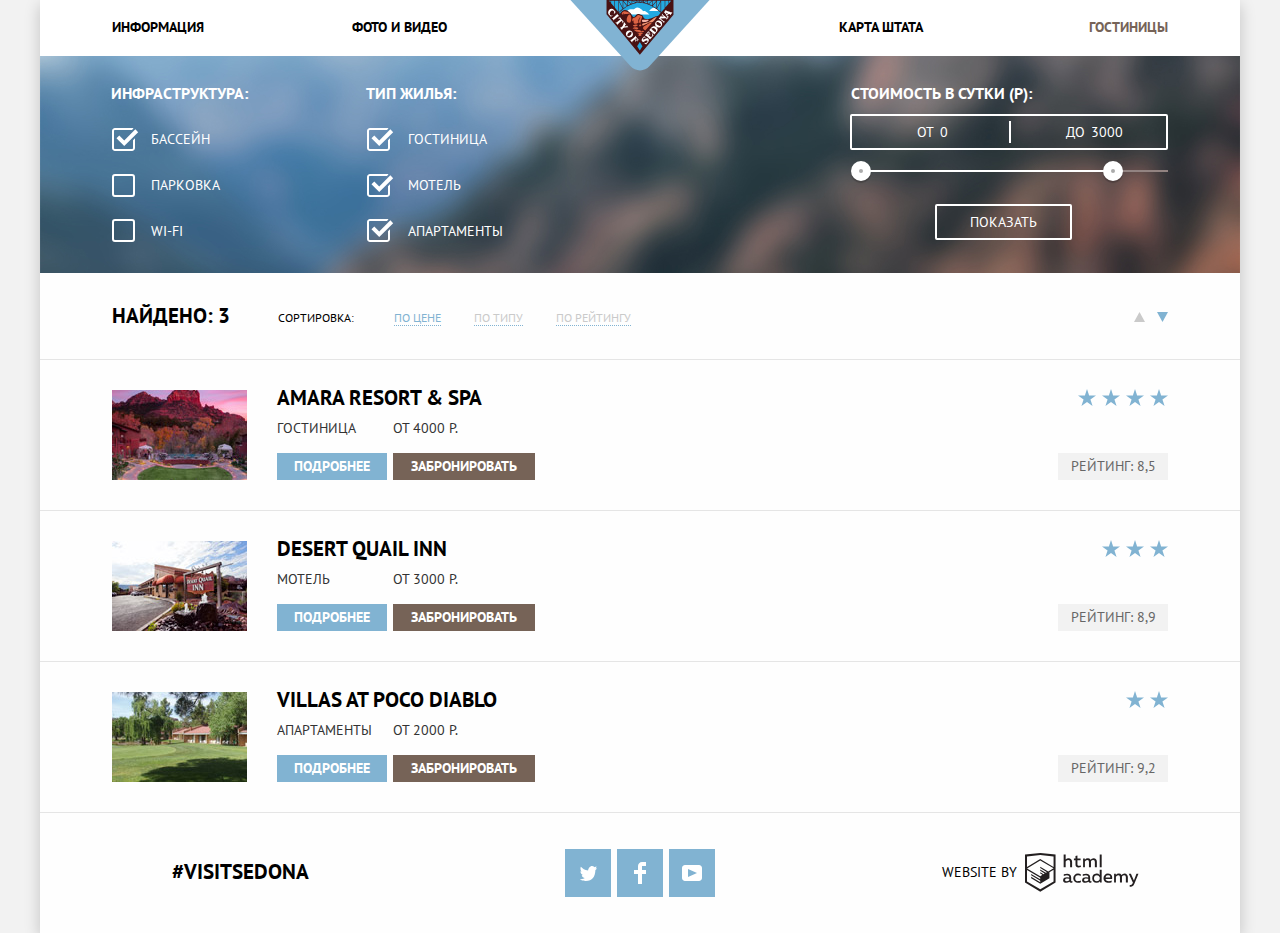
==== catalog.html @ 97f49a81 "Улучшения страниц по критерю Д27" ====
<!DOCTYPE html>
<html lang="ru">
  <head>
    <meta charset="utf-8">
    <title>Седона - поиск гостиницы</title>
    <link href="https://fonts.googleapis.com/css?family=PT+Sans:400,700&amp;subset=cyrillic"
     rel="stylesheet">
    <link href="css/normalize.css" rel="stylesheet">
    <link href="css/style.css" rel="stylesheet">
  </head>
  <body>
    <div class="container">
      <nav class="main-navigator">
        <a class="main-header-logo" href="index.html">
          <img src="img/logo.svg" width="140" height="72"
           alt="Логотип Sedona">
        </a>
        <ul class="site-navigation">
          <li><a href="info.html">Информация</a></li>
          <li><a href="media.html">Фото и видео</a></li>
          <li><a href="map.html">Карта штата</a></li>
          <li><a class="active">Гостиницы</a></li>
        </ul>
      </nav>
      <main class="content">
        <h1 class="visually-hidden">Поиск жилья в Седоне</h1>
        <section class="search-filter">
          <h2 class="visually-hidden">Фильтр поиска</h2>
          <form action="https://echo.htmlacademy.ru" method="post">
            <fieldset class="search-filter-infrastructure">
              <legend>Инфраструктура:</legend>
              <p class="search-filter-infrastructure-item">
                <input id="swimming-pool" class="visually-hidden chkb" type="checkbox" name="swimming-pool" checked>
                <label for="swimming-pool">
                  <span class="custom-checkbox"></span>
                  Бассейн
                </label>
              </p>
              <p class="search-filter-infrastructure-item">
                <input id="parking" class="visually-hidden chkb" type="checkbox" name="parking">
                <label for="parking">
                  <span class="custom-checkbox"></span>
                  Парковка
                </label>
              </p>
              <p class="search-filter-infrastructure-item">
                <input id="wi-fi" class="visually-hidden chkb chkb-last" type="checkbox" name="wi-fi">
                <label for="wi-fi">
                  <span class="custom-checkbox"></span>
                  Wi-Fi
                </label>
              </p>
            </fieldset>
            <fieldset class="search-filter-type-of-hotel">
              <legend>Тип жилья:</legend>
              <p class="search-filter-type-of-hotel-item">
                <input id="hotel" class="visually-hidden chkb" type="checkbox" name="hotel" checked>
                <label for="hotel">
                  <span class="custom-checkbox"></span>
                  Гостиница
                </label>
              </p>
              <p class="search-filter-type-of-hotel-item">
                <input id="motel" class="visually-hidden chkb" type="checkbox" name="motel" checked>
                <label for="motel">
                  <span class="custom-checkbox"></span>
                  Мотель
                </label>
              </p>
              <p class="search-filter-type-of-hotel-item">
                <input id="appartment" class="visually-hidden chkb chkb-last" type="checkbox" name="appartments" checked>
                <label for="appartment">
                  <span class="custom-checkbox"></span>
                  Апартаменты
                </label>
              </p>
            </fieldset>
            <div class="container-form-item">
              <fieldset class="search-filter-cost">
                <legend>Стоимость в сутки (Р):</legend>
                <p class="search-filter-range-params">
                  <label for="from">от </label>
                  <input id="from" class="from" type="text"  name="from"  value="0">
                  <label for="to">до </label>
                  <input id="to" class="to" type="text" name="to"  value="3000">
                </p>
                <p class="search-filter-range-input">
                  <span class="left-range"></span>
                  <span class="right-range"></span>
                </p>
              </fieldset>
              <button class="show" type="submit">Показать</button>
            </div>
          </form>
        </section>
        <section class="search-result">
          <h2 class="visually-hidden">Результаты поиска</h2>
          <section class="search-result-filter">
            <p class="search-result-output-text">
              <b>Найдено: 3</b>
              <span>Сортировка:</span>
            </p>
            <ul class="sort-links">
              <li><a class="active">По цене</a></li>
              <li><a href="#">По типу</a></li>
              <li><a href="#">По рейтингу</a></li>
            </ul>
            <a class="btn-filter btn-filter-to-max" href="#"
             aria-label="Сортировать результаты поиска по возрастанию стоимости">
              <svg class="svg-up">
                <polygon points="5.5,0 0,10 11,10 "/>
              </svg>
            </a>
            <a class="btn-filter btn-filter-to-min"
             aria-label="Сортировать результаты поиска по убыванию стоимости">
              <svg class="svg-min btn-active">
                <polyline points="5.5,10 0,0 11,0 "/>
              </svg>
            </a>
          </section>
          <ul class="search-result-list">
            <li>
              <a class="preview-photo" href="#"
               aria-label="Просмотр фотографии жилья в полном размере">
                <img src="img/preview-amara-resort.jpg" width="135"
                 height="90" alt="Превью гостиницы Amara Resort &amp; Spa">
              </a>
              <div class="search-result-item-info">
                <h3>
                  <a class="hotel-title" href="#">Amara Resort &amp; Spa</a>
                </h3>
                <div class="info-container">
                  <div class="left-column">
                    <span class="type">Гостиница</span>
                    <a class="btn-detail" href="#">Подробнее</a>    
                  </div>
                  <div class="right-column">
                    <span class="cost">От 4000 Р.</span>
                    <a class="btn-order" href="#">Забронировать</a>
                  </div>
                </div>
              </div>
              <div class="search-result-item-rating">
                <div class="star-container">
                  <img src="img/star.svg" width="18" height="17" alt="&#9733;">
                  <img src="img/star.svg" width="18" height="17" alt="&#9733;">
                  <img src="img/star.svg" width="18" height="17" alt="&#9733;">
                  <img src="img/star.svg" width="18" height="17" alt="&#9733;">
                </div>
                <p class="rating-mark">Рейтинг: 8,5</p>
              </div>
            </li>
            <li>
              <a class="preview-photo" href="#"
               aria-label="Просмотр фотографии жилья в полном размере">
                <img src="img/preview-desert-quail-inn.jpg" width="135"
                 height="90" alt="Превью мотеля Desert Quail Inn">
              </a>
              <div class="search-result-item-info">
                <h3>
                  <a class="hotel-title" href="#">Desert Quail Inn</a>
                </h3>
                <div class="info-container">
                  <div class="left-column">
                    <span class="type">Мотель</span>
                    <a class="btn-detail" href="#">Подробнее</a>    
                  </div>
                  <div class="right-column">
                    <span class="cost">От 3000 Р.</span>
                    <a class="btn-order" href="#">Забронировать</a>
                  </div>
                </div>
              </div>
              <div class="search-result-item-rating">
                <div class="star-container">
                  <img src="img/star.svg" width="18" height="17" alt="&#9733;">
                  <img src="img/star.svg" width="18" height="17" alt="&#9733;">
                  <img src="img/star.svg" width="18" height="17" alt="&#9733;">
                </div>
                <p class="rating-mark">Рейтинг: 8,9</p>
              </div>
            </li>
            <li>
              <a class="preview-photo" href="#"
               aria-label="Просмотр фотографии жилья в полном размере">
                <img src="img/preview-villas-at-poco-diablo.jpg" width="135"
                 height="90" alt="Превью апартаментов Villas at Poco Diablo">
              </a>
              <div class="search-result-item-info">
                <h3>
                  <a class="hotel-title" href="#">Villas at Poco Diablo</a>
                </h3>
                <div class="info-container">
                  <div class="left-column">
                    <span class="type">Апартаменты</span>
                    <a class="btn-detail" href="#">Подробнее</a>    
                  </div>
                  <div class="right-column">
                    <span class="cost">От 2000 Р.</span>
                    <a class="btn-order" href="#">Забронировать</a>
                  </div>
                </div>
              </div>
              <div class="search-result-item-rating">
                <div class="star-container">
                  <img src="img/star.svg" width="18" height="17" alt="&#9733;">
                  <img src="img/star.svg" width="18" height="17" alt="&#9733;">
                </div>
                <p class="rating-mark">Рейтинг: 9,2</p>
              </div>
            </li>
          </ul>
        </section>
      </main>
      <footer class="main-footer footer-fix-bg">
        <p class="hash-tag">
          #visitsedona
        </p>
        <div class="footer-social">
          <ul>
            <li>
              <a class="btn-social btn-social-tw" href="#"><span class="visually-hidden">Twitter</span>
                <svg id="Layer_1" xmlns="http://www.w3.org/2000/svg" xml:space="preserve" height="15px"
                 viewBox="0 0 17 15" width="17px" version="1.1" y="0px" x="0px"
                 xmlns:xlink="http://www.w3.org/1999/xlink" enable-background="new 0 0 17 15"
                 fill="#fff">
                  <g id="W6EeEF_1_">
		            <path d="m10.95 0.144c1.685-0.496 2.984 0.27 3.577 1.179 0.673-0.231
                     1.331-0.481 2.011-0.708-0.004 0.861-0.522 1.513-0.857 1.768 0.685 0.17
                     1.304-0.491 1.304-0.491-0.169 1-1.006 1.788-1.563 2.024-0.231 6.75-3.175
                     11.217-10.077 11.082h-0.446c-0.41 0-4.164-0.46-4.898-1.887 2.271 0.196
                     3.893-0.422 4.693-1.177-0.96-0.3-2.679-0.477-2.979-2.95 0.349 0.106 0.564
                     0.228 1.19 0.119-1.2-0.856-2.531-1.573-2.457-3.773 0.285 0.328 1.067 0.536
                     1.34 0.472-0.703-0.241-1.97-3.36-0.894-4.952 1.818 1.854 3.735 3.606 7.152
                     3.773 0.208-2.293 1.137-3.83 2.904-4.479z"/>
                  </g>
                </svg>
              </a>
            </li>
            <li>
              <a class="btn-social btn-social-fb" href="#"><span class="visually-hidden">Facebook</span>
                <svg x="0px" y="0px" fill="#FFFFFF" width="12px" height="22px"
                 viewBox="0 0 12 22" enable-background="new 0 0 12 22"
                 xml:space="preserve">
                  <path d="M12,4V0H8C5.791,0,4,1.791,4,4v4H0v4h4v10h4V12h4V8H8V4H12z"/>
                </svg>
              </a>
            </li>
            <li>
              <a class="btn-social btn-social-yt" href="#"><span class="visually-hidden">Youtube</span>
                <svg x="0px" y="0px" width="20px" height="16px" viewBox="0 0 20 16"
                 enable-background="new 0 0 20 16" xml:space="preserve" fill="#FFFFFF">
                  <path d="M17,0H3C1.35,0,0,1.35,0,3v10c0,
                   1.65,1.35,3,3,3h14c1.65,0,3-1.35,3-3V3C20,1.35,18.65,0,17,0z
                   M6.027,11.998V4.002L15.014,8L6.027,11.998z"/>
                </svg>
              </a>
            </li>
          </ul>
        </div>
        <p class="author">
          <span>Website by</span>
            <a class="logo-htmlacademy" href="https://htmlacademy.ru/intensive/htmlcss"
             aria-label="Ссылка на курс HTML и CSS, уровень 1">
            <svg class="logo-htmlacademy-svg">
              <path d="M401.93,351.51a2.07,2.07,0,0,0,.58-0.11v1.4a3.41,3.41,0,0,
               1-1.24.22,1.75,1.75,0,0,1-1.75-1,5.08,5.08,0,0,1-3.3,1.13c-1.59,
               0-3.06-.87-3.06-2.68,0-2.24,2.08-2.93,3.9-2.93a11.63,11.63,0,0,1,
               2.28.26v-0.31c0-1.09-.8-1.86-2.3-1.86a7.79,7.79,0,0,0-3.15.67v-1.79a10.72,
               10.72,0,0,1,3.35-.58c2.48,0,4,1.18,4,3.83v3.14A0.57,0.57,0,0,0,
               401.93,351.51Zm-6.76-1.19a1.42,1.42,0,0,0,1.64,1.29,3.56,3.56,0,0,0,
               2.53-1V349.1a10.21,10.21,0,0,0-1.9-.22C396.34,348.89,
               395.17,349.23,395.17,350.33Z"
               transform="translate(-355.09 -323.29)" fill="#231f20"/>
              <path d="M408.15,343.91a5.29,5.29,0,0,1,2.7.67v1.79a4.28,4.28,0,0,
               0-2.42-.73,2.89,2.89,0,1,0,0,5.76,5.26,5.26,0,0,0,
               2.55-.67v1.8a6.58,6.58,0,0,1-2.9.6,4.42,4.42,0,0,1-4.72-4.54A4.54,
               4.54,0,0,1,408.15,343.91Z" transform="translate(-355.09 -323.29)"
               fill="#231f20"/>
              <path d="M420.93,351.51a2.07,2.07,0,0,0,.58-0.11v1.4a3.41,3.41,0,0,
               1-1.24.22,1.75,1.75,0,0,1-1.75-1,5.08,5.08,0,0,1-3.3,1.13c-1.59,
               0-3.06-.87-3.06-2.68,0-2.24,2.08-2.93,3.9-2.93a11.63,11.63,0,0,1,
               2.28.26v-0.31c0-1.09-.8-1.86-2.3-1.86a7.79,7.79,0,0,0-3.15.67v-1.79a10.72,
               10.72,0,0,1,3.35-.58c2.48,0,4,1.18,4,3.83v3.14A0.57,0.57,0,0,0,420.93,
               351.51Zm-6.76-1.19a1.42,1.42,0,0,0,1.64,1.29,3.56,3.56,0,0,0,
               2.53-1V349.1a10.21,10.21,0,0,0-1.9-.22C415.33,348.89,414.17,349.23,
               414.17,350.33Z" transform="translate(-355.09 -323.29)" fill="#231f20"/>
              <path d="M431.76,340.14V352.9H430v-1.39a4.07,4.07,0,0,1-3.35,1.62,4.62,
               4.62,0,0,1,0-9.22,4,4,0,0,1,3.15,1.37v-5.14h2ZM427,345.62a2.9,2.9,0,0,
               0,0,5.8,3,3,0,0,0,2.79-1.84v-2.13A3.06,3.06,0,0,0,427,345.62Z"
               transform="translate(-355.09 -323.29)" fill="#231f20"/>
              <path d="M438.08,343.91c3.48,0,4.68,2.81,4.12,5.34h-6.58c0.22,1.57,1.75,
               2.22,3.35,2.22a6.41,6.41,0,0,0,2.77-.62v1.68a7.5,7.5,0,0,1-3.14.6c-2.68,
               0-5-1.53-5-4.61A4.39,4.39,0,0,1,438.08,343.91Zm0.09,1.62a2.39,2.39,0,0,
               0-2.57,2.26h4.85A2.06,2.06,0,0,0,438.17,345.53Z"
               transform="translate(-355.09 -323.29)" fill="#231f20"/>
              <path d="M444.19,352.9v-8.75h1.73v1.09a4,4,0,0,1,2.92-1.33,3,3,0,0,1,
               2.73,1.4,4.33,4.33,0,0,1,3.06-1.4,3.21,3.21,0,0,1,3.32,
               3.52v5.47h-2v-5.41a1.67,1.67,0,0,0-1.73-1.84,2.94,2.94,0,0,0-2.17,
               1.18c0,0.2,0,.4,0,0.6v5.47h-2v-5.41a1.67,1.67,0,0,0-1.73-1.84,3.11,
               3.11,0,0,0-2.32,1.35v5.91h-2Z" transform="translate(-355.09 -323.29)"
               fill="#231f20"/>
              <path d="M466.56,344.15h2l-4.1,9.93c-0.95,2.28-2.19,3-3.52,3a5,5,0,0,
               1-1.15-.15v-1.66a3,3,0,0,0,.89.13c0.95,0,1.66-.67,
               2.17-2l0.18-.44-4.16-8.82H461l3,6.6Z"
               transform="translate(-355.09 -323.29)" fill="#231f20"/>
              <path d="M395.75,324.82v5a4,4,0,0,1,2.83-1.2,3.41,3.41,0,0,1,3.61,
               3.57v5.41h-2v-5.16a1.9,1.9,0,0,0-2-2.1,3.08,3.08,0,0,0-2.44,
               1.46v5.8h-2V324.82h2Z" transform="translate(-355.09 -323.29)"
               fill="#231f20"/>
              <path d="M407.52,325.71v3.12h3.17v1.71h-3.17v4c0,1.15.53,1.53,
               1.66,1.53a4.71,4.71,0,0,0,1.77-.35v1.68a7.14,7.14,0,0,1-2.35.38,
               2.68,2.68,0,0,1-3-2.88v-4.38H404v-1.71h1.57v-2.64Z"
               transform="translate(-355.09 -323.29)" fill="#231f20"/>
              <path d="M413.19,337.58v-8.75h1.73v1.09a4,4,0,0,1,2.92-1.33,3,3,0,
               0,1,2.73,1.4,4.33,4.33,0,0,1,3.06-1.4,3.21,3.21,0,0,1,3.32,
               3.52v5.47h-2v-5.41a1.67,1.67,0,0,0-1.73-1.84,2.94,2.94,0,0,0-2.17,
               1.18c0,0.2,0,.4,0,0.6v5.47h-2v-5.41a1.67,1.67,0,0,0-1.73-1.84,3.11,
               3.11,0,0,0-2.32,1.35v5.91h-2Z" transform="translate(-355.09 -323.29)"
               fill="#231f20"/>
              <rect x="74.72" y="1.52" width="1.95" height="12.76" fill="#231f20"/>
              <path d="M370.53,323.31l-0.16,0-15.28,1.6v28L370.37,
               362l15.28-9.09v-28Zm13.12,28.45-13.28,7.9-13.28-7.9V340.28l13.22,7.87,
               0,1.43-9.07-5.4v1.38l9.11,5.47,0,1.46-9.1-5.42v1.38l9.11,
               5.47h0l9.19-5.5v-1.39h0v-4.52l4.1-2.45v11.67Zm0-13.16L380,340.74h0l-1.68,
               1-8-4.76v1.38l6.84,4.07-0.06,0-0.15.09-1,.57-5.64-3.36v1.38l4.45,2.65-1.05.7,
               0,0-3.36-2v1.38l2.21,1.3-2.25,1.35-13.16-7.82,
               13.17-7.92h0Zm0-1.39-13.35-7.87h0l-13.2,7.86v-10.5l13.28-1.39,13.28,
               1.39v10.51Z" transform="translate(-355.09 -323.29)" fill="#231f20"/>
            </svg>
          </a>
        </p>
      </footer>
    </div>
  </body>
</html>
---- css/style.css ----
/*  -----  Анимации  -----*/
@keyframes form-move-down {
    from {transform: translate(0, -100%);}
    to {transform: translate(0, 0);}
}

@keyframes form-move-up {
    from {transform: translate(0, 0);}
    to {transform: translate(0, -100%);}
}

@keyframes input-error {
				0%, 100% {transform: translateX(0);}
				10%, 30%, 50%, 70%, 90% {transform: translateX(-15px);}
				20%, 40%, 60%, 80% {transform: translateX(15px);}
}

/*  -----  Служебные стили  -----  */
.visually-hidden:not(:focus):not(:active),
input[type="checkbox"].visually-hidden,
input[type="radio"].visually-hidden {
    position: absolute;

    width: 1px;
    height: 1px;
    margin: -1px;
    border: 0;
    padding: 0;

    white-space: nowrap;

    -webkit-clip-path: inset(100%);

            clip-path: inset(100%);
    clip: rect(0 0 0 0);
    overflow: hidden;
}
/*  -----  Конец служебных стилей  -----  */

body {
    margin: 0;
    padding: 0;
  
    font-family: "PT Sans", "Arial", sans-serif;
    font-size: 14px;
    line-height: 21px;
    font-weight: normal;
    color: #333333;
    text-transform: uppercase;
    
    background-color: #f2f2f2;
}

a {
    text-decoration: none;
}

img {
    width: 100%;
    height: auto;
}

.main-navigator {
    font-size: 14px;
    line-height: 26px;
    color: #000000;
    
    background-color: #ffffff;
}

main.content {
    background-color: #ffffff;
}

.site-navigation,
.footer-social ul,
.sort-links,
.search-result-list {
    list-style: none;
    margin: 0;
    padding: 0;
}

.site-navigation a {
    font-size: 14px;
    line-height: 26px;
    font-weight: bold;
}

/*Стилизация ссылок в тегах <nav>*/

.site-navigation a {
    color: #000000;
}

.site-navigation a:hover,
.site-navigation a:focus {
    color: #81b3d2;
}

.site-navigation a:active {
    color: #cacaca;
}

.site-navigation .active {
    color: #766357;
}

/*Стилизация тега <header> на главной странице*/

.main-header {
    position: relative;
    width: 1200px;
    min-height: 510px;
    
    background-color: #8b97a6;
    background-image: url("../img/header-index-bg.jpg");
    background-size: 1200px;
    background-position: 0 -56px;
    background-repeat: no-repeat;
}

.main-header::before {
    content: "";
    
    position: absolute;
    top: 508px;
    left: 0;
    z-index: 2;
    
    width: 1200px;
    height: 2px;
    
    background-color: #ffffff;
}

.main-header::after {
    content: "";
    
    position: absolute;
    bottom: 2px;
    left: 0;
    z-index: 2;
    
    display: block;
    width: 1200px;
    height: 57px;
    
    background-color: transparent;
    background-image: url("../img/polygon.svg");
    background-repeat: no-repeat;
}

.main-header img {
    position: absolute;
    top: 76px;
    left: 370px;
    
    width: 459px;
    height: 353px;
}

/*Стилизация секции "Преймущества" на главной странице*/

.advantages-intro-mark {
    font-size: 21px;
    line-height: 26px;
    font-weight: bold;
    text-align: center;
    color: #000000;
}

.advantages-intro {
    font-size: 14px;
    line-height: 26px;
    font-weight: normal;
    text-align: center;
    color: #333333;
}

.advantages-item-1-container,
.advantages-item-2-container {
    background-color: #81b3d2;
}

.advantages-item-1-container h3,
.advantages-item-2-container h3 {
    font-size: 21px;
    line-height: 21px;
    font-weight: bold;
    text-align: center;
    color: #ffffff;
}

.advantages-item-1-container p,
.advantages-item-2-container p {
    font-size: 14px;
    line-height: 21px;
    font-weight: normal;
    text-align: center;
    color: #ffffff;
}

.advantages-extra b {
    font-size: 21px;
    line-height: 21px;
    font-weight: bold;
    color: #000000;
}

.advantages-extra p {
    font-size: 14px;
    line-height: 21px;
    font-weight: normal;
    text-align: center;
    color: #000000;
}

.advantages-item-3,
.advantages-item-4,
.advantages-item-5 {
    background-color: #eeeeee;
}

.advantages-item-3 h3,
.advantages-item-4 h3,
.advantages-item-5 h3 {
    font-size: 21px;
    line-height: 21px;
    font-weight: bold;
    text-align: center;
    color: #000000;
}

.advantages-item-3 p,
.advantages-item-4 p,
.advantages-item-5 p {
    font-size: 14px;
    line-height: 21px;
    font-weight: normal;
    text-align: center;
    color: #333333;
}

/*Стилизация секции с ссылкой "Поиск гостиницы в Седоне"*/

.container-before-search-form b {
    font-size: 30px;
    line-height: 36px;
    font-weight: bold;
    text-align: center;
    color: #000000;
}

.container-before-search-form p {
    font-size: 14px;
    line-height: 24px;
    font-weight: normal;
    text-align: center;
}

.btn-open-form {
    margin: 0;
    margin-left: 317px;
    padding: 30px 0;
    width: 568px;
    border: none;
    
    font-size: 21px;
    line-height: 26px;
    font-weight: bold;
    text-align: center;
    text-transform: uppercase;
    color: #ffffff;
    
    background-color: #766357;
}

.btn-open-form:hover,
.btn-open-form:focus {
    color: #ffffff;
    
    background-color: #604e43;
}

.btn-open-form:active {
    color: #928a85;
    
    background-color: #503e33;
}

/*Стилизация формы поиска жилья на главной странице*/

.map form {
    position: absolute;
    top: 0;
    left: 317px;
    z-index: 2;
    
    max-width: 458px;
    
    background-color: #ffffff;
    -webkit-box-shadow: 0 7px 15px 0 rgba(0, 0, 0, .15);
            box-shadow: 0 7px 15px 0 rgba(0, 0, 0, .15);
}

.map .start-status {
    transform: translate(0, -100%);
}

.map .form-open {
    animation-name: form-move-down;
    animation-duration: 0.6s;
    animation-fill-mode: forwards;
}

.map .form-close {
    animation-name: form-move-up;
    animation-duration: 0.6s;
    animation-fill-mode: forwards;
}

.map .form-error {
				animation-name: input-error;
    animation-duration: 0.6s;
    animation-timing-function: linear;
}

.map iframe {
    border: none;
}

.form-search p {
    display: -webkit-box;
    display: -ms-flexbox;
    display: flex;
    justify-content: space-between;
    -ms-flex-preferred-size: 100%;
        flex-basis: 100%;
    -webkit-box-align: center;
        -ms-flex-align: center;
            align-items: center;
}

.form-search .container-for-peoples-count {
    display: flex;
    justify-content: space-between;
    align-items: center;
    margin-bottom: 55px;
}

.form-search label {
    flex-basis: 112px;
    
    font-size: 14px;
    font-weight: bold;
    text-transform: uppercase;
    color: #000000;
}

.form-search input {
    border: 2px solid #f2f2f2;
    
    font-size: 14px;
    line-height: 26px;
    font-weight: bold;
    color: #000000;
    text-transform: uppercase;
    
    background-color: #f2f2f2;
    transition-duration: 0.5s;
}

.form-search input:hover {
    border: 2px solid #ebebeb;
    
    background-color: #ebebeb;
}

.form-search input:focus {
    border: 2px solid #e5e5e5;
    
    background-color: #ffffff;
    outline: none;
}

.form-search .container-for-date {
    position: relative;
    
    margin: 0;
    margin-bottom: 29px;
}

.form-search .input-date-label,
.form-search .output-date-label {
    -ms-flex-preferred-size: 112px;
        flex-basis: 112px;
}

.form-search .input-date,
.form-search .output-date {
    margin: 0;
    padding: 0;
    padding-left: 11px;
    padding-right: 41px;
    width: 290px;
    height: 34px;
}

.container-for-date .calendar-event-listener {
    position: absolute;
    top: 2px;
    right: 2px;
    width: 34px;
    height: 34px;
    border: none;
    background-color: transparent;
}

.container-for-date .calendar-event-listener:hover,
.container-for-date .calendar-event-listener:focus,
.container-for-date .calendar-event-listener:active {
    background-color: transparent;
}


.calendar {
    position: absolute;
    top: 6px;
    right: 7px;
    
    fill: #a9a9a9;
}

.calendar-event-listener:hover > .calendar,
.calendar-event-listener:focus > .calendar {
    fill: #000000;
}

.calendar-event-listener:active > .calendar {
    fill: #81b3d2;
}

.form-search .adult-container {
    display: flex;
    flex-basis: 226px;
    align-items: center;
}

.form-search .children-container {
    display: flex;
    flex-basis: 179px;
    align-items: center;
}

.adult-container label {
    flex-basis: 112px;
}

.children-container label {
    flex-basis: 65px;
}

.container-for-peoples-count button {
    position: relative;
    
    margin: 0;
    padding: 0;
    width: 38px;
    height: 38px;
    border: none;
    
    background-color: #f2f2f2;
}

.container-for-peoples-count button::before,
.container-for-peoples-count button::after {
    content: "";
    
    position: absolute;
    top: 18px;
    left: 13px;

    display: block;
    margin: 0;
    padding: 0;
    height: 3px;
    
    background-color: #a9a9a9;
}

.container-for-peoples-count .minus::before {
    width: 12px;
}

.container-for-peoples-count .plus::before {
    width: 11px;
}

.container-for-peoples-count .plus::after {    
    width: 11px;
    
    transform: translateX(7px) translateY(-4px) rotate(90deg);
    transform-origin: top left;
    
}

.container-for-peoples-count button:hover::before,
.container-for-peoples-count button:hover::after,
.container-for-peoples-count button:focus::before,
.container-for-peoples-count button:focus::after{
    background-color: #000000;
}

.container-for-peoples-count button:active::before,
.container-for-peoples-count button:active::after{
    background-color: #81b3d2;
}

.container-for-peoples-count input {
    margin: 0;
    padding: 0;
    width: 34px;
    height: 34px;
}

.container-for-peoples-count input {
    text-align: center;
}

.container-for-search {
    -ms-flex-preferred-size: 100%;
        flex-basis: 100%;
    margin: 0;
    padding: 0;
}

.container-for-search .find {
    width: 100%;
    padding: 16px 0;
    outline: 0;
}

.form-search .find {
    border: none;
    
    font-size: 21px;
    line-height: 26px;
    font-weight: bold;
    text-align: center;
    text-transform: uppercase;
    color: #ffffff;
    
    background-color: #81b3d2;
}

.form-search .find:hover,
.form-search .find:focus {
    background-color: #669ec0;
}

.form-search .find:active {
    color: #94b9d2;
    
    background-color: #5496bd;
}

/*Стилизация подвала*/

.main-footer {
    background-color: rgba(255, 255, 255, 0.5);
}

.footer-fix-bg {
    background: #fefefe;
}

.hash-tag {
    font-size: 21px;
    line-height: 26px;
    font-weight: bold;
    color: #000000;
    text-align: center;
}

.btn-social {
    background-color: #81b3d2;
}

.author {
    font-size: 14px;
    line-height: 26px;
    font-weight: normal;
    color: #000000;
}

/*Логотип HTML Academy*/

.logo-htmlacademy-svg {
    width: 115px;
    height: 41px;
}

.logo-htmlacademy path,
.logo-htmlacademy rect {
    fill: #231f20;
}

.logo-htmlacademy:hover path,
.logo-htmlacademy:hover rect,
.logo-htmlacademy:focus path,
.logo-htmlacademy:focus rect{
    fill: #81b3d2;
}

.logo-htmlacademy:active path,
.logo-htmlacademy:active rect {
    fill: #bdbbbc;
}
/*конец*/

/*Стилизация формы фильтра на странице каталога*/

.search-filter {
    background-color: #566571;
    background-image: url("../img/filter-bg-catalog.jpg");
    background-repeat: no-repeat;
    background-size: cover;
    background-position: 0 -55px;
}

.search-filter fieldset {
    border: none;
}

.search-filter legend {
    font-size: 16px;
    line-height: 21px;
    font-weight: bold;
    color: #ffffff;
}

.search-filter label {
    font-size: 14px;
    line-height: 21px;
    font-weight: normal;
    color: #ffffff;
}

.search-filter-range-params {
    border: 2px solid #ffffff;
    border-radius: 2px;
    
    background-color: transparent;
}

.search-filter-range-params input {
    border: none;
    
    color: #ffffff;
    
    background-color: transparent;
}

.search-filter .show {
    border: 2px solid #ffffff;
    border-radius: 2px;
    
    text-align: center;
    color: #ffffff;
    
    background-color: transparent;
}

.search-filter .show:hover,
.search-filter .show:focus {
    color: #000000;
    
    background-color: #ffffff;
}

/*Стилизация ссылок для сортировки на станице каталога*/

.search-result-output-text b {
    font-size: 21px;
    line-height: 26px;
    font-weight: bold;
    color: #000000;
}

.search-result-output-text span {
    font-size: 12px;
    line-height: 18px;
    font-weight: normal;
    color: #000000;
}

.sort-links a {
    font-size: 12px;
    line-height: 18px;
    font-weight: normal;
}

.sort-links .active {
    color: #81b3d2;
}

.sort-links a {
    border-bottom: 1px dotted #81b3d2;
    
    color: #cacaca;
}

.sort-links a:hover,
.sort-links a:focus {
    border-bottom: 1px dotted #81b3d2;
    
    color: #81b3d2;
}

.sort-links a:active {
    border-bottom: none;
    
    color: #000000;
}

.btn-filter svg[class^="svg"] {
    width: 11px;
    height: 10px;
}

.btn-filter-to-min polyline,
.btn-filter-to-max {
    fill: #cacaca;
}

.btn-filter-to-min:hover polyline,
.btn-filter-to-max:hover polygon,
.btn-filter-to-min:focus polyline,
.btn-filter-to-max:focus polygon {
    fill: #231f20;
}

.btn-filter-to-min:active polyline,
.btn-filter-to-max:active polygon {
    fill: #81b3d2;
}

.btn-active polyline {
    fill: #81b3d2;
}

/*Стилизация карточек найденного жилья*/

.hotel-title {
    font-size: 21px;
    font-weight: bold;
}

.hotel-title {
    color: #000000;
}

.hotel-title:hover,
.hotel-title:focus {
    color: #81b3d2;
}

.hotel-title:active {
    color: #cacaca;
}

.btn-detail {
    font-size: 14px;
    line-height: 21px;
    font-weight: bold;
}

.btn-detail {
    color: #ffffff;
    
    background-color: #81b3d2;
}

.btn-detail:hover,
.btn-detail:focus {
    color: #ffffff;
    
    background-color: #669ec0;
}

.btn-detail:active {
    color: #94b9d2;
    
    background-color: #5496bd;
}

.btn-order {
    font-size: 14px;
    line-height: 21px;
    font-weight: bold;
}

.btn-order {
    color: #ffffff;
    
    background-color: #766357;
}

.btn-order:hover,
.btn-order:focus {
    color: #ffffff;
    
    background-color: #604e43;
}

.btn-order:active {
    color: #928a85;
    
    background-color: #503e33;
}

.rating-mark {
    color: #666666;
    
    background-color: #f2f2f2;
}

/*  -----  Оформление крупных сеточных элементов  -----  */

body .container {
    margin: 0 auto;
    padding: 0;
    width: 1200px;
    
    -webkit-box-shadow: 0 5px 15px 0 rgba(0, 0, 0, .2);
            box-shadow: 0 5px 15px 0 rgba(0, 0, 0, .2);
    
     background-color: #ffffff;
}

.main-navigator {
    position: relative;
    margin: 0;
    padding: 0 72px;
}

.main-header-logo {
    position: absolute;
    top: -1px;
    left: 530px;
    z-index: 10;
}

.main-header-logo img {
    width: 140px;
    height: 72px;
}

.site-navigation {
    display: -webkit-box;
    display: -ms-flexbox;
    display: flex;
    -ms-flex-negative: 0;
        flex-shrink: 0;
    -ms-flex-wrap: wrap;
        flex-wrap: wrap;
    margin: 0;
    padding: 0;
}

.site-navigation li {
    width: 128px;
}

.site-navigation li:first-of-type {
    margin-right: 112px;
}

.site-navigation li:nth-of-type(2) {
    margin-right: 315px;
}

.site-navigation li:last-of-type {
    margin-left: auto;
}

/*Сетка для раздела Преимущества*/

.advantages {
    display: -webkit-box;
    display: -ms-flexbox;
    display: flex;
    -ms-flex-wrap: wrap;
        flex-wrap: wrap;
    -ms-flex-negative: 0;
        flex-shrink: 0;
    padding: 0;
    margin: 0;
}

.advantages p[class^="advantages-intro"] {
    -ms-flex-preferred-size: 100%;
        flex-basis: 100%;
}

.advantages-item-1,
.advantages-item-2 {
    -ms-flex-preferred-size: 100%;
        flex-basis: 100%;
    display: -webkit-box;
    display: -ms-flexbox;
    display: flex;
    -ms-flex-wrap: wrap;
        flex-wrap: wrap;
    -ms-flex-negative: 0;
        flex-shrink: 0;
    -webkit-box-align: start;
        -ms-flex-align: start;
            align-items: flex-start;
}

.advantages-item-1-container {
    -ms-flex-preferred-size: 400px;
        flex-basis: 400px;
}

.advantages-item-1-img-container {
    -ms-flex-preferred-size: 800px;
        flex-basis: 800px;
}

.advantages-item-1-img-container img,
.advantages-item-2-img-container img {
    display: block;
    width: 800px;
    height: 256px;
}

.advantages-extra {
    -ms-flex-preferred-size: 100%;
        flex-basis: 100%;
    display: -webkit-box;
    display: -ms-flexbox;
    display: flex;
    -ms-flex-wrap: wrap;
        flex-wrap: wrap;
    -ms-flex-negative: 0;
        flex-shrink: 0;
}

.advantages div[class^="advantages-extra"],
.advantages-item-3,
.advantages-item-4,
.advantages-item-5 {
    -ms-flex-preferred-size: 400px;
        flex-basis: 400px;
}

.advantages-item-2 {
    -webkit-box-orient: horizontal;
    -webkit-box-direction: reverse;
        -ms-flex-direction: row-reverse;
            flex-direction: row-reverse;
}

.advantages-item-2-container {
    -ms-flex-preferred-size: 400px;
        flex-basis: 400px;
}

.advantages-item-2-img-container {
    -ms-flex-preferred-size: 800px;
        flex-basis: 800px;
}

.container-before-search-form a {
    margin: 0 auto;
    width: 568px;    
}

.form-search {
    margin: 0 auto;
    padding: 55px;
    width: 458px;
}

/*Сетка для подвала*/

.main-footer {
    display: -webkit-box;
    display: -ms-flexbox;
    display: flex;
    -ms-flex-negative: 0;
        flex-shrink: 0;
    align-items: flex-start;
}

.main-footer div,
.main-footer p {
    -ms-flex-preferred-size: 400px;
        flex-basis: 400px;
}

/*  -----  Сетка страницы каталога  -----  */

/*Фильтр поиска*/

.search-filter {
    min-height: 217px;
}

.search-filter form {
    display: -webkit-box;
    display: -ms-flexbox;
    display: flex;
    -ms-flex-negative: 0;
        flex-shrink: 0;
}

.search-filter fieldset {
    -webkit-margin-start: 0;
    -webkit-margin-end: 0;
    margin: 0;
    -webkit-padding-before: 0;
    -webkit-padding-start: 0;
    -webkit-padding-end: 0;
    -webkit-padding-after: 0;
    padding: 0
}

.search-filter-infrastructure,
.search-filter-type-of-hotel {
    -ms-flex-preferred-size: 255px;
        flex-basis: 255px;
}

.search-filter-infrastructure label,
.search-filter-type-of-hotel label {
    padding-left: 40px
}

.search-filter-infrastructure legend,
.search-filter-type-of-hotel legend {
    margin-bottom: 25px;
}

.search-filter-infrastructure p,
.search-filter-type-of-hotel p {
    margin-top: 0;
    margin-bottom: 22px;
    min-height: 24px;
}

.search-filter-infrastructure p:last-of-type,
.search-filter-type-of-hotel p:last-of-type {
    margin-bottom: 0;
}

/*Раздел результатов поиска*/
.search-result {
    background: #fefefe;    
}

.search-result-filter {
    display: -webkit-box;
    display: -ms-flexbox;
    display: flex;
    -ms-flex-negative: 0;
        flex-shrink: 0;
    padding: 0 72px;
}

.search-result-output-text {
    margin: 0;
    margin-right: 40px;
}

.search-result-output-text b {
    margin-right: 44px;
}

.search-result-output-text span {
    vertical-align: 1px;
}

.sort-links {
    display: -webkit-box;
    display: -ms-flexbox;
    display: flex;
    -ms-flex-negative: 0;
        flex-shrink: 0;
    margin-right: 503px;
}

.sort-links li {
    margin-right: 33px;
}

.sort-links li:last-of-type {
    margin-right: 0;
}

.btn-filter-to-max {
    margin-right: 12px;
}

/*Карточки наденного жилья*/

.search-result-list li {
    display: -webkit-box;
    display: -ms-flexbox;
    display: flex;
    -ms-flex-negative: 0;
        flex-shrink: 0;
    margin-top: -1px;
    border-top: 1px solid #e5e5e5;
    border-bottom: 1px solid #e5e5e5;
}

.search-result-list li:first-of-type {
    -ms-flex-preferred-size: 135px;
        flex-basis: 135px;
    margin-top: 0;
}

.preview-photo,
.preview-photo img {
    display: block;
    height: 90px;
}

.preview-photo {
    margin: 30px 30px 30px 72px;
    -ms-flex-preferred-size: 135px;
        flex-basis: 135px;
}

.preview-photo img {
    width: 135px;
}

.search-result-item-info {
    -ms-flex-preferred-size: 651px;
        flex-basis: 651px;
    padding: 27px 0;
}

.search-result-item-info h3 {
    margin: 0;
    margin-bottom: 8px;
}

.btn-detail {
    display: block;
    padding: 3px 0;
    width: 110px;
    
    text-align: center;
}

.btn-order {
    display: block;
    padding: 3px 0;
    width: 142px;
    
    text-align: center;
}

.btn-order span {
    vertical-align: bottom;
}

.search-result-item-rating {
    -ms-flex-preferred-size: 241px;
        flex-basis: 241px;
    margin-right: auto;
    padding: 25px 0;
}

.star-container {
    display: -webkit-box;
    display: -ms-flexbox;
    display: flex;
    margin-top: 4px;
    -webkit-box-orient: horizontal;
    -webkit-box-direction: reverse;
        -ms-flex-direction: row-reverse;
            flex-direction: row-reverse;
}

.star-container img {
    margin-right: 1px;
    margin-left: 5px;
    width: 18px;
    height: 17px;
}

.rating-mark {
    margin-left: 130px;
    margin-top: 47px;
    margin-bottom: 5px;
    width: 110px;
    
    line-height: 27px;
    text-align: center;
}

/*  -----  Декоративные элементы  -----  */

.site-navigation li {
    display: block;
    padding-top: 14px;
    padding-bottom: 16px;
}

.site-navigation li:last-child,
.site-navigation li:nth-child(3) {
    text-align: right;
}

.advantages-intro-mark {
    margin-top: 58px;
    margin-bottom: 27px;
    padding: 0 295px;
}

.advantages-intro {
    margin-top: 0;
    margin-bottom: 51px;
}

.advantages-item-1-container,
.advantages-item-2-container,
.advantages-item-3-container,
.advantages-item-4-container, 
.advantages-item-5-container {
    padding-top: 47px;
    padding-bottom: 45px;
}

.advantages h3 {
    margin-top: 0;
    margin-bottom: 24px;
    padding: 0 124px;
}

.advantages-item-1-container p:first-of-type,
.advantages-item-2-container p:first-of-type,
.advantages-item-3-container p:first-of-type,
.advantages-item-4-container p:first-of-type, 
.advantages-item-5-container p:first-of-type {
    margin-bottom: 21px;
}

.advantages-item-1-container p:nth-of-type(2),
.advantages-item-2-container p:nth-of-type(2),
.advantages-item-3-container p:nth-of-type(2),
.advantages-item-4-container p:nth-of-type(2), 
.advantages-item-5-container p:nth-of-type(2) {
    padding: 0 49px;
}

.advantages div[class^="advantages-extra-item"] {
    position: relative;
    padding-top: 147px;
    padding-bottom: 82px;
}

.advantages div[class^="advantages-extra-item"]::before {
    content: "";
    
    position: absolute;
    width: 80px;
    height: 80px;
    
    background-color: transparent;
    background-repeat: no-repeat;
    background-position: 50% 50%;
}

.advantages-extra-item-1::before {
    top: 56px;
    left: 159px;
    
    background-image: url("../img/house-icon.svg");
}

.advantages-extra-item-2::before {
    top: 56px;
    left: 160px;
    
    background-image: url("../img/eat-icon.svg");
}

.advantages-extra-item-3::before {
    top: 54px;
    left: 160px;
    
    background-image: url("../img/gift-icon.svg");
}

.advantages-extra p:last-of-type {
    margin-top: 21px;
    margin-bottom: 0;
    padding: 0 50px;
}

.advantages-item-3,
.advantages-item-4,
.advantages-item-5 {
    padding-top: 47px;
    padding-bottom: 45px;
}

.advantages-item-3 p:last-of-type,
.advantages-item-4 p:last-of-type,
.advantages-item-5 p:last-of-type {
    margin-top: 21px;
    padding: 0 60px;
}

.container-before-search-form {
    padding-top: 50px;
    
    background-color: #ffffff;
}

.container-before-search-form p:first-of-type {
    margin-top: 0;
    margin-bottom: 24px;
}
.container-before-search-form p:last-of-type {
    margin-bottom: 47px;
    padding: 0 380px;
}

.container-before-search-form a {
    padding: 30px 0;
}

.map {
    position: relative;
    z-index: 1;
    
    overflow: hidden;
}

.map img {
    position: relative;
    
    display: block;
    width: 1200px;
    height: 593px;
}

.main-footer {
    margin: 0;
    min-height: 120px;
}

.main-footer p,
.main-footer div {
    overflow: hidden;
}
.map-effect {
    position: relative;
    z-index: 2;
    margin-top: -120px;
    
    background-color: rgba(254, 254, 254, .9);
}

.main-footer .hash-tag {
    align-items: flex-start;
    margin: 0;
    margin-top: 46px;
}

.main-footer .footer-social {
    display: flex;
    align-items: flex-start;
    justify-content: center;
}

.footer-social ul {
    display: -webkit-box;
    display: -ms-flexbox;
    display: flex;
    -ms-flex-negative: 0;
        flex-shrink: 0;
    -ms-flex-wrap: wrap;
        flex-wrap: wrap;
    -webkit-box-pack: justify;
        -ms-flex-pack: justify;
            justify-content: space-between;
    -ms-flex-line-pack: justify;
        align-content: space-between;
    align-items: center;
    margin: 0;
    margin-top: 36px;
    margin-left: -1px;
    width: 150px;
}

.footer-social li {
    flex-basis: 46px;
    height: 48px;
    
    overflow: hidden;
}

.footer-social a {
    display: block;
    height: 48px;
}

.btn-social:hover,
.btn-social:focus {
    background-color: #669ec0;
}

.btn-social:active {
    background-color: #5496bd;
}

.btn-social:active path {
    fill: #88b6d1;
}

.btn-social-tw {
    padding-top: 17px;
    padding-bottom: 10px;
    padding-left: 15px;
    padding-right: 14px;
}

.btn-social-fb {
    padding: 0 17px;
    padding-top: 13px;
    padding-bottom: 7px;
}

.btn-social-yt {
    padding: 0 13px;
    padding-top: 16px;
    padding-bottom: 10px;
}

.author {
    display: -webkit-box;
    display: -ms-flexbox;
    display: flex;
    justify-content: center;
    align-items: center;
}

.author span {
    margin-top: 14px;
    margin-left: 2px;
}

.author a {
    display: block;
    margin: 0;
    margin-left: 8px;
    margin-top: 26px;
}

/*ДЕКОРАТИРВНЫЕ ЭЛЕМЕНТЫ СТРАНЦЫ КАТАЛОГА*/

.search-filter form {
    padding-left: 71px;
    padding-right: 70px;
    padding-top: 27px;
}

fieldset.search-filter-type-of-hotel {
    padding-left: 105px;
}

.search-filter-type-of-hotel label {
    padding-left: 42px;
}

.container-form-item {
    -ms-flex-preferred-size: 544px;
        flex-basis: 544px;
    padding-left: 334px;
}

.search-filter-cost legend {
    margin-left: 1px;
}

.search-filter-range-params {
    position: relative;
    
    margin-top: 10px;
    padding-top: 5px;
    width: 314px;
    min-height: 27px;   
}

.search-filter-range-params::before {
    content: "";
    
    position: absolute;
    top: 5px;
    left: 157px;
    
    display: block;
    width: 2px;
    height: 22px;
    
    background-color: #ffffff;
}

.search-filter-range-params input {
    width: 60px;
}

.search-filter-range-params label {
    display: inline-block;
    vertical-align: baseline;
}

.search-filter-range-params label:first-of-type {
    margin-top: 1px;
    padding-left: 65px;
}

.search-filter-range-params input:first-of-type {
    padding-right: 13px;
}

.search-filter-range-params label:last-of-type {
    padding-left: 49px;
}

.search-filter-range-input {
    position: relative;
    z-index: 1;
    
    margin-bottom: 32px;
    min-height: 8px;
}

.search-filter-range-input::before,
.search-filter-range-input::after {
    content: "";
    
    position: absolute;
    top: 6px;
    left: 11px;
    
    display: block;
    padding: 0;
    margin: 0;
    height: 2px;
}

.search-filter-range-input::before {
    z-index: 2;
    
    width: 307px;
    
    background-color: #928381;
}

.search-filter-range-input::after {
    z-index: 3;
    
    width: 253px;
    
    background-color: #ffffff;
}

.search-filter-range-input .right-range,
.search-filter-range-input .left-range {
    position: absolute;
    z-index: 4;
    
    width: 4px;
    height: 4px;

    background: #ababab;
    border: 8px solid #ffffff;
    border-radius: 50%;
    -webkit-box-shadow: 0 2px 1px 0 rgba(0, 1, 1, 0.2);
            box-shadow: 0 2px 1px 0 rgba(0, 1, 1, 0.2);
}

.search-filter-range-input .right-range {
    top: -3px;
    left: 1px;
}

.search-filter-range-input .left-range {
    top: -3px;
    left: 253px;
}

.search-filter-range-input .right-range:hover,
.search-filter-range-input .left-range:hover {
    position: absolute;
    z-index: 4;
    
    width: 4px;
    height: 4px;

    background: #ababab;
    border: 9px solid #ffffff;
    border-radius: 50%;
    -webkit-box-shadow: 0 2px 1px 0 rgba(0, 1, 1, 0.2);
            box-shadow: 0 2px 1px 0 rgba(0, 1, 1, 0.2);
    cursor: pointer;
}

.search-filter-range-input .right-range:hover {
    top: -4px;
    left: 0;
}

.search-filter-range-input .left-range:hover {
    top: -4px;
    left: 252px;
}

.container-form-item .show {
    margin-left: 85px;
    width: 137px;
    min-height: 36px;
    
    text-transform: uppercase;
}

.search-result-output-text {
    padding-top: 30px;
    padding-bottom: 30px;
}

.sort-links li {
    padding-top: 34px;
}

.btn-filter {
    padding-top: 34px;
}

.search-result-item-info-base {
    margin: 0;
    margin-bottom: 14px;
}

.search-result-item-action {
    margin: 0;
}

.search-result-item-info .info-container {
    display: -webkit-box;
    display: -ms-flexbox;
    display: flex;
    -ms-flex-negative: 0;
        flex-shrink: 0;
    -webkit-box-flex: 0;
        -ms-flex-positive: 0;
            flex-grow: 0;
    -webkit-box-pack: justify;
        -ms-flex-pack: justify;
            justify-content: space-between;
    -webkit-box-align: start;
        -ms-flex-align: start;
            align-items: flex-start;
    margin: 0;
    padding: 0;
    width: 258px;
}

.info-container left-column {
    -ms-flex-preferred-size: 110px;
        flex-basis: 110px;
    margin: 0;
    padding: 0;
}

.info-container right-column {
    -ms-flex-preferred-size: 142px;
        flex-basis: 142px;
    margin: 0;
    padding: 0;
}

.info-container a {
    margin-top: 14px;
}

/*  -----  Нестандартные элементы формы  -----  */

.search-filter label {
    position: relative;
    
    cursor: pointer;
}

.chkb[type="checkbox"] + label > .custom-checkbox {
    position: absolute;
    top: -2px;
    left: 1px;
    
    display: block;
    width: 19px;
    height: 19px;
    border: 2px solid white;
    border-radius: 3px;
    
    background-color: transparent;
}

.chkb[type="checkbox"]:focus + label .custom-checkbox {
    outline: thin dotted;
    outline: 5px auto -webkit-focus-ring-color;
}

.chkb[type="checkbox"]:checked + label .custom-checkbox {
    top: -2px;
    left: 1px;
    
    width: 27px;
    height: 23px;
    border: none;
    border-radius: 0;
    
    background-image: url("../img/checkbox-on.svg");
    background-repeat: no-repeat;
}

.chkb-last[type="checkbox"] + label > .custom-checkbox,
.chkb-last[type="checkbox"]:checked + label > .custom-checkbox{
    top: -3px;
}
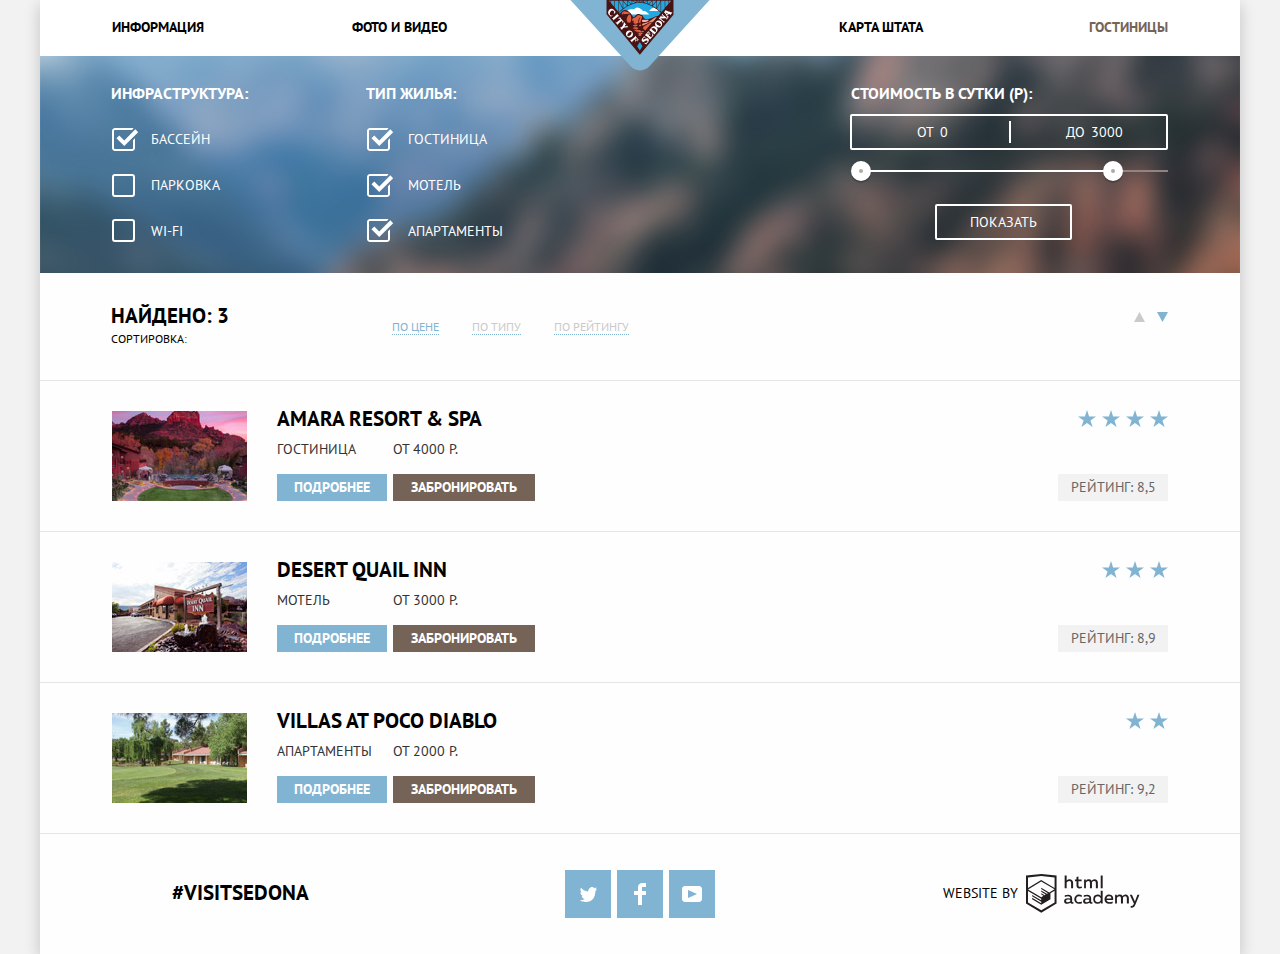
==== commit da0f1f98: "Подключен обновленный минифицированный файл стилей" ====
--- a/catalog.html
+++ b/catalog.html
@@ -5,8 +5,8 @@
     <title>Седона - поиск гостиницы</title>
     <link href="https://fonts.googleapis.com/css?family=PT+Sans:400,700&amp;subset=cyrillic"
      rel="stylesheet">
-    <link href="css/normalize.css" rel="stylesheet">
-    <link href="css/style.css" rel="stylesheet">
+    <link href="css/normalize.min.css" rel="stylesheet">
+    <link href="css/styles.min.css" rel="stylesheet">
   </head>
   <body>
     <div class="container">
--- a/css/styles.min.css
+++ b/css/styles.min.css
@@ -0,0 +1 @@
+.main-header::after,.main-header::before{left:0;content:""}.btn-open-form,body{text-transform:uppercase}.main-header::after,.main-header::before,.map form{z-index:2;position:absolute}.advantages-item-reverse,.star-container{-webkit-box-orient:horizontal;-webkit-box-direction:reverse}@-webkit-keyframes form-move-down{from{-webkit-transform:translate(0,-100%);transform:translate(0,-100%)}to{-webkit-transform:translate(0,0);transform:translate(0,0)}}@keyframes form-move-down{from{-webkit-transform:translate(0,-100%);transform:translate(0,-100%)}to{-webkit-transform:translate(0,0);transform:translate(0,0)}}@-webkit-keyframes form-move-up{from{-webkit-transform:translate(0,0);transform:translate(0,0)}to{-webkit-transform:translate(0,-100%);transform:translate(0,-100%)}}@keyframes form-move-up{from{-webkit-transform:translate(0,0);transform:translate(0,0)}to{-webkit-transform:translate(0,-100%);transform:translate(0,-100%)}}@-webkit-keyframes input-error{0%,100%{-webkit-transform:translateX(0);transform:translateX(0)}10%,30%,50%,70%,90%{-webkit-transform:translateX(-15px);transform:translateX(-15px)}20%,40%,60%,80%{-webkit-transform:translateX(15px);transform:translateX(15px)}}@keyframes input-error{0%,100%{-webkit-transform:translateX(0);transform:translateX(0)}10%,30%,50%,70%,90%{-webkit-transform:translateX(-15px);transform:translateX(-15px)}20%,40%,60%,80%{-webkit-transform:translateX(15px);transform:translateX(15px)}}.visually-hidden:not(:focus):not(:active),input[type=checkbox].visually-hidden,input[type=radio].visually-hidden{position:absolute;width:1px;height:1px;margin:-1px;border:0;padding:0;white-space:nowrap;-webkit-clip-path:inset(100%);clip-path:inset(100%);clip:rect(0 0 0 0);overflow:hidden}body{margin:0;padding:0;font-family:"PT Sans",Arial,sans-serif;font-size:14px;line-height:21px;font-weight:400;color:#333;background-color:#f2f2f2}.main-navigator,.site-navigation a{font-size:14px;color:#000;line-height:26px}.main-navigator,main.content{background-color:#fff}a{text-decoration:none}img{width:100%;height:auto}.footer-social ul,.search-result-list,.site-navigation,.sort-links{margin:0;padding:0;list-style:none}.site-navigation a{font-weight:700}.site-navigation a:focus,.site-navigation a:hover{color:#81b3d2}.site-navigation a:active{color:#cacaca}.site-navigation .active{color:#766357}.main-header{position:relative;width:1200px;min-height:510px;background-color:#8b97a6;background-image:url(../img/header-index-bg.jpg);background-size:1200px;background-position:0 -56px;background-repeat:no-repeat}.main-header::before{top:508px;width:1200px;height:2px;background-color:#fff}.main-header::after{bottom:2px;display:block;width:1200px;height:57px;background-color:transparent;background-image:url(../img/polygon.svg);background-repeat:no-repeat}.main-header img{position:absolute;top:76px;left:370px;width:459px;height:353px}.advantages-intro-mark{margin:26px 0;padding:0 295px;font-size:21px;line-height:26px;font-weight:700;text-align:center;color:#000}.advantages-intro-mark:first-of-type{margin:0 0 27px}.advantages-intro{font-size:14px;line-height:26px;font-weight:400;text-align:center;color:#333}.advantages-item-container{-ms-flex-preferred-size:400px;flex-basis:400px;padding-top:47px;padding-bottom:45px;background-color:#81b3d2}.advantages-item-container h3{font-size:21px;line-height:21px;font-weight:700;text-align:center;color:#fff}.advantages-item-container p{font-size:14px;line-height:21px;font-weight:400;text-align:center;color:#fff}.advantages-extra b{font-size:21px;line-height:21px;font-weight:700;color:#000}.advantages-extra p{font-size:14px;line-height:21px;font-weight:400;text-align:center;color:#000}.advantages-item-small{background-color:#eee}.advantages-item-small h3{font-size:21px;line-height:21px;font-weight:700;text-align:center;color:#000}.advantages-item-small p{font-size:14px;line-height:21px;font-weight:400;text-align:center;color:#333}.container-before-search-form b{font-size:30px;line-height:36px;font-weight:700;text-align:center;color:#000}.container-before-search-form p{font-size:14px;line-height:24px;font-weight:400;text-align:center}.btn-open-form{margin:0 0 0 316px;padding:30px 0;width:568px;border:none;font-size:21px;line-height:26px;font-weight:700;text-align:center;color:#fff;background-color:#766357}.btn-open-form:focus,.btn-open-form:hover{color:#fff;background-color:#604e43}.btn-open-form:active{color:#928a85;background-color:#503e33}.form-search input,.form-search label{font-size:14px;color:#000;text-transform:uppercase}.map form{top:0;left:316px;max-width:458px;background-color:#fff;-webkit-box-shadow:0 7px 15px 0 rgba(0,0,0,.15);box-shadow:0 7px 15px 0 rgba(0,0,0,.15)}.map .start-status{-webkit-transform:translate(0,-100%);-ms-transform:translate(0,-100%);transform:translate(0,-100%)}.map .form-open{-webkit-animation-name:form-move-down;animation-name:form-move-down;-webkit-animation-duration:.6s;animation-duration:.6s;-webkit-animation-fill-mode:forwards;animation-fill-mode:forwards}.map .form-close{-webkit-animation-name:form-move-up;animation-name:form-move-up;-webkit-animation-duration:.6s;animation-duration:.6s;-webkit-animation-fill-mode:forwards;animation-fill-mode:forwards}.map .form-error{-webkit-animation-name:input-error;animation-name:input-error;-webkit-animation-duration:.6s;animation-duration:.6s;-webkit-animation-timing-function:linear;animation-timing-function:linear}.map iframe{border:none}.form-search p{display:-webkit-box;display:-ms-flexbox;display:flex;-webkit-box-pack:justify;-ms-flex-pack:justify;justify-content:space-between;-ms-flex-preferred-size:100%;flex-basis:100%;-webkit-box-align:center;-ms-flex-align:center;align-items:center}.form-search .container-for-peoples-count{display:-webkit-box;display:-ms-flexbox;display:flex;-webkit-box-pack:justify;-ms-flex-pack:justify;justify-content:space-between;-webkit-box-align:center;-ms-flex-align:center;align-items:center;margin-bottom:55px}.form-search label{-ms-flex-preferred-size:112px;flex-basis:112px;font-weight:700}.form-search input{border:2px solid #f2f2f2;line-height:26px;font-weight:700;background-color:#f2f2f2;-webkit-transition-duration:.5s;-o-transition-duration:.5s;transition-duration:.5s}.form-search .find,.hash-tag{font-size:21px;font-weight:700;text-align:center}.form-search input:hover{border:2px solid #ebebeb;background-color:#ebebeb}.form-search input:focus{border:2px solid #e5e5e5;background-color:#fff;outline:0}.form-search .container-for-date{position:relative;margin:0 0 29px}.form-search .input-date-label,.form-search .output-date-label{-ms-flex-preferred-size:112px;flex-basis:112px}.form-search .input-date,.form-search .output-date{margin:0;padding:0 41px 0 11px;width:290px;height:34px}.container-for-date .calendar-event-listener{position:absolute;top:2px;right:2px;width:34px;height:34px;border:none;background-color:transparent}.container-for-date .calendar-event-listener:active,.container-for-date .calendar-event-listener:focus,.container-for-date .calendar-event-listener:hover{background-color:transparent}.calendar{position:absolute;top:6px;right:7px;fill:#a9a9a9}.calendar-event-listener:focus>.calendar,.calendar-event-listener:hover>.calendar{fill:#000}.calendar-event-listener:active>.calendar{fill:#81b3d2}.form-search .adult-container{display:-webkit-box;display:-ms-flexbox;display:flex;-ms-flex-preferred-size:226px;flex-basis:226px;-webkit-box-align:center;-ms-flex-align:center;align-items:center}.form-search .children-container{display:-webkit-box;display:-ms-flexbox;display:flex;-ms-flex-preferred-size:179px;flex-basis:179px;-webkit-box-align:center;-ms-flex-align:center;align-items:center}.adult-container label{-ms-flex-preferred-size:112px;flex-basis:112px}.children-container label{-ms-flex-preferred-size:65px;flex-basis:65px}.container-for-peoples-count button{position:relative;margin:0;padding:0;width:38px;height:38px;border:none;background-color:#f2f2f2}.container-for-peoples-count button::after,.container-for-peoples-count button::before{content:"";position:absolute;top:18px;left:13px;display:block;margin:0;padding:0;height:3px;background-color:#a9a9a9}.advantages,.site-navigation{display:-webkit-box;display:-ms-flexbox}.container-for-peoples-count .minus::before{width:12px}.container-for-peoples-count .plus::before{width:11px}.container-for-peoples-count .plus::after{width:11px;-webkit-transform:translateX(7px) translateY(-4px) rotate(90deg);-ms-transform:translateX(7px) translateY(-4px) rotate(90deg);transform:translateX(7px) translateY(-4px) rotate(90deg);-webkit-transform-origin:top left;-ms-transform-origin:top left;transform-origin:top left}.container-for-peoples-count button:focus::after,.container-for-peoples-count button:focus::before,.container-for-peoples-count button:hover::after,.container-for-peoples-count button:hover::before{background-color:#000}.container-for-peoples-count button:active::after,.container-for-peoples-count button:active::before,.form-search .find{background-color:#81b3d2}.container-for-peoples-count input{margin:0;padding:0;width:34px;height:34px;text-align:center}.container-for-search{-ms-flex-preferred-size:100%;flex-basis:100%;margin:0;padding:0}.container-for-search .find{width:100%;padding:16px 0;outline:0}.form-search .find{border:none;line-height:26px;text-transform:uppercase;color:#fff}.form-search .find:focus,.form-search .find:hover{background-color:#669ec0}.form-search .find:active{color:#94b9d2;background-color:#5496bd}.author,.hash-tag{line-height:26px;color:#000}.main-footer{background-color:rgba(255,255,255,.5)}.footer-fix-bg{background:#fefefe}.hash-tag{-ms-flex-item-align:center;-ms-grid-row-align:center;align-self:center;margin:0 0 7px}.btn-social{background-color:#81b3d2}.author{font-size:14px;font-weight:400}.logo-htmlacademy-svg{width:115px;height:41px}.logo-htmlacademy path,.logo-htmlacademy rect{fill:#231f20}.logo-htmlacademy:focus path,.logo-htmlacademy:focus rect,.logo-htmlacademy:hover path,.logo-htmlacademy:hover rect{fill:#81b3d2}.logo-htmlacademy:active path,.logo-htmlacademy:active rect{fill:#bdbbbc}.search-filter{padding-bottom:31px;background-color:#566571;background-image:url(../img/filter-bg-catalog.jpg);background-repeat:no-repeat;background-size:cover;background-position:0 -55px}.search-filter fieldset{border:none}.search-filter legend{font-size:16px;line-height:21px;font-weight:700;color:#fff}.search-filter label{font-size:14px;line-height:21px;font-weight:400;color:#fff}.search-filter-range-params{border:2px solid #fff;border-radius:2px;background-color:transparent}.search-filter-range-params input{border:none;color:#fff;background-color:transparent}.search-filter .show{border:2px solid #fff;border-radius:2px;text-align:center;color:#fff;background-color:transparent}.search-filter .show:focus,.search-filter .show:hover{color:#000;background-color:#fff}.search-result-output-text b{font-size:21px;line-height:26px;font-weight:700;color:#000}.search-result-output-text span,.sort-links a{font-size:12px;line-height:18px;font-weight:400}.search-result-output-text span{color:#000;vertical-align:1px}.sort-links .active{color:#81b3d2}.sort-links a{border-bottom:1px dotted #81b3d2;color:#cacaca}.sort-links a:focus,.sort-links a:hover{border-bottom:1px dotted #81b3d2;color:#81b3d2}.sort-links a:active{border-bottom:none;color:#000}.btn-filter svg[class^=svg]{width:11px;height:10px}.btn-filter-to-max,.btn-filter-to-min polyline{fill:#cacaca}.btn-filter-to-max:focus polygon,.btn-filter-to-max:hover polygon,.btn-filter-to-min:focus polyline,.btn-filter-to-min:hover polyline{fill:#231f20}.btn-active polyline,.btn-filter-to-max:active polygon,.btn-filter-to-min:active polyline{fill:#81b3d2}.hotel-title{font-size:21px;font-weight:700;color:#000}.btn-detail,.btn-order{font-size:14px;line-height:21px;font-weight:700}.hotel-title:focus,.hotel-title:hover{color:#81b3d2}.hotel-title:active{color:#cacaca}.btn-detail{color:#fff;background-color:#81b3d2}.btn-detail:focus,.btn-detail:hover{color:#fff;background-color:#669ec0}.btn-detail:active{color:#94b9d2;background-color:#5496bd}.btn-order{color:#fff;background-color:#766357}.btn-order:focus,.btn-order:hover{color:#fff;background-color:#604e43}.btn-order:active{color:#928a85;background-color:#503e33}.rating-mark{color:#666;background-color:#f2f2f2}body .container{margin:0 auto;padding:0;width:1200px;-webkit-box-shadow:0 5px 15px 0 rgba(0,0,0,.2);box-shadow:0 5px 15px 0 rgba(0,0,0,.2);background-color:#fff}.main-navigator{position:relative;margin:0;padding:0 72px}.main-header-logo{position:absolute;top:-1px;left:530px;z-index:10}.main-header-logo img{width:140px;height:72px}.site-navigation{display:flex;-ms-flex-negative:0;flex-shrink:0;-ms-flex-wrap:wrap;flex-wrap:wrap;margin:0;padding:0}.site-navigation li{width:128px}.site-navigation li:nth-of-type(4n+1){margin-right:112px}.site-navigation li:nth-of-type(4n+2){margin-right:315px}.site-navigation li:nth-of-type(4n){margin-left:auto}.advantages{display:flex;-ms-flex-wrap:wrap;flex-wrap:wrap;-ms-flex-negative:0;flex-shrink:0;margin:0;padding:58px 0 0}.advantages p[class^=advantages-intro]{-ms-flex-preferred-size:100%;flex-basis:100%}.advantages .big-item{display:-webkit-box;display:-ms-flexbox;display:flex;-ms-flex-wrap:wrap;flex-wrap:wrap;-ms-flex-negative:0;flex-shrink:0;-webkit-box-align:start;-ms-flex-align:start;align-items:flex-start;-ms-flex-preferred-size:100%;flex-basis:100%}.advantages-img-container{-ms-flex-preferred-size:800px;flex-basis:800px}.advantages-img-container img{display:block;width:800px;height:256px}.advantages-extra,.main-footer{display:-webkit-box;display:-ms-flexbox}.advantages-extra{-ms-flex-preferred-size:100%;flex-basis:100%;display:flex;-ms-flex-wrap:wrap;flex-wrap:wrap;-ms-flex-pack:distribute;justify-content:space-around;-ms-flex-negative:0;flex-shrink:0}.advantages .advantages-extra-item,.advantages .advantages-item-small{-ms-flex-preferred-size:400px;flex-basis:400px}.advantages-item-reverse{-ms-flex-direction:row-reverse;flex-direction:row-reverse}.container-before-search-form a{margin:0 auto;width:568px}.form-search{margin:0 auto;padding:55px;width:458px}.main-footer{display:flex;-ms-flex-negative:0;flex-shrink:0;-webkit-box-align:start;-ms-flex-align:start;align-items:flex-start;margin:0;padding:36px 0 31px}.main-footer div,.main-footer p{-ms-flex-preferred-size:400px;flex-basis:400px;overflow:hidden}.search-filter form{display:-webkit-box;display:-ms-flexbox;display:flex;-ms-flex-negative:0;flex-shrink:0}.search-filter fieldset{-webkit-margin-start:0;-webkit-margin-end:0;margin:0;-webkit-padding-before:0;-webkit-padding-start:0;-webkit-padding-end:0;-webkit-padding-after:0;padding:0}.search-filter-infrastructure,.search-filter-type-of-hotel{-ms-flex-preferred-size:255px;flex-basis:255px}.search-result-filter,.sort-links{display:-webkit-box;display:-ms-flexbox;-ms-flex-negative:0}.search-filter-infrastructure label,.search-filter-type-of-hotel label{padding-left:40px}.search-filter-infrastructure legend,.search-filter-type-of-hotel legend{margin-bottom:25px}.search-filter-infrastructure p,.search-filter-type-of-hotel p{margin-top:0;margin-bottom:25px}.search-filter-infrastructure p:last-of-type,.search-filter-type-of-hotel p:last-of-type{margin-bottom:0}.search-result{background:#fefefe}.search-result-filter{display:flex;flex-shrink:0;padding:0 72px 0 71px}.search-result-output-text{margin:0 40px 0 0}.search-result-output-text b{margin-right:44px}.sort-links{display:flex;flex-shrink:0;-webkit-box-flex:0;-ms-flex-positive:0;flex-grow:0;-ms-flex-wrap:wrap;flex-wrap:wrap;-webkit-box-align:center;-ms-flex-align:center;align-items:center;-ms-flex-line-pack:center;align-content:center;-ms-flex-preferred-size:742px;flex-basis:742px}.sort-links li{margin-right:33px}.sort-links li:last-of-type{margin-right:0}.btn-filter-to-max{margin-right:12px}.search-result-list li{display:-webkit-box;display:-ms-flexbox;display:flex;-ms-flex-negative:0;flex-shrink:0;margin-top:-1px;border-top:1px solid #e5e5e5;border-bottom:1px solid #e5e5e5}.search-result-list li:first-of-type{-ms-flex-preferred-size:135px;flex-basis:135px;margin-top:0}.preview-photo,.preview-photo img{display:block;height:90px}.preview-photo{margin:30px 30px 30px 72px;-ms-flex-preferred-size:135px;flex-basis:135px}.preview-photo img{width:135px}.search-result-item-info{-ms-flex-preferred-size:651px;flex-basis:651px;padding:27px 0}.btn-detail,.btn-order{display:block;padding:3px 0;text-align:center}.search-result-item-info h3{margin:0 0 8px}.btn-detail{width:110px}.btn-order{width:142px}.search-result-item-rating{-ms-flex-preferred-size:241px;flex-basis:241px;margin-right:auto;padding:25px 0}.star-container{display:-webkit-box;display:-ms-flexbox;display:flex;margin-top:4px;-ms-flex-direction:row-reverse;flex-direction:row-reverse}.star-container img{margin-right:1px;margin-left:5px;width:18px;height:17px}.rating-mark{margin-left:130px;margin-top:47px;margin-bottom:5px;width:110px;line-height:27px;text-align:center}.site-navigation li{display:block;padding-top:14px;padding-bottom:16px}.site-navigation li:nth-child(4n),.site-navigation li:nth-child(4n+3){text-align:right}.advantages-intro{margin-top:0;margin-bottom:26px}.advantages-intro:last-of-type{margin-bottom:51px}.advantages h3{margin-top:0;margin-bottom:24px;padding:0 124px}.advantages-item-container p:first-of-type{margin-bottom:21px}.advantages-item-container p:nth-of-type(2){padding:0 49px}.advantages div[class^=advantages-extra-item]{position:relative;padding-top:147px;padding-bottom:82px}.advantages div[class^=advantages-extra-item]::before{content:"";position:absolute;width:80px;height:80px;background-color:transparent;background-repeat:no-repeat;background-position:50% 50%}.map,.map img,.map-effect{position:relative}.advantages-extra-item-1::before{top:56px;left:159px;background-image:url(../img/house-icon.svg)}.advantages-extra-item-2::before{top:56px;left:160px;background-image:url(../img/eat-icon.svg)}.advantages-extra-item-3::before{top:54px;left:160px;background-image:url(../img/gift-icon.svg)}.advantages-extra p:last-of-type{margin-top:21px;margin-bottom:0;padding:0 50px}.advantages .advantages-item-small{padding-top:47px;padding-bottom:45px}.advantages-item-small p:last-of-type{margin-top:21px;padding:0 60px}.container-before-search-form{padding-top:50px;background-color:#fff}.container-before-search-form p:first-of-type{margin-top:0;margin-bottom:24px}.container-before-search-form p:last-of-type{margin-bottom:47px;padding:0 380px}.container-before-search-form a{padding:30px 0}.map{z-index:1;overflow:hidden}.map img{display:block;width:1200px;height:593px}.map-effect{z-index:2;margin-top:-120px;background-color:rgba(254,254,254,.9)}.main-footer .footer-social{display:-webkit-box;display:-ms-flexbox;display:flex;-webkit-box-align:start;-ms-flex-align:start;align-items:flex-start;-webkit-box-pack:center;-ms-flex-pack:center;justify-content:center}.footer-social ul{display:-webkit-box;display:-ms-flexbox;display:flex;-ms-flex-negative:0;flex-shrink:0;-ms-flex-wrap:wrap;flex-wrap:wrap;-webkit-box-pack:justify;-ms-flex-pack:justify;justify-content:space-between;-ms-flex-line-pack:justify;align-content:space-between;-webkit-box-align:center;-ms-flex-align:center;align-items:center;margin:0 0 0 -1px;width:150px}.footer-social li{-ms-flex-preferred-size:46px;flex-basis:46px;height:48px;overflow:hidden}.footer-social a{display:block;height:48px}.btn-social:focus,.btn-social:hover{background-color:#669ec0}.btn-social:active{background-color:#5496bd}.btn-social:active path{fill:#88b6d1}.btn-social-tw{padding:17px 14px 10px 15px}.btn-social-fb{padding:13px 17px 7px}.btn-social-yt{padding:16px 13px 10px}.author{display:-webkit-box;display:-ms-flexbox;display:flex;margin:0}.author span{margin-top:10px;margin-left:103px}.author a{display:block;margin:4px 0 0 8px}.search-filter form{padding-left:71px;padding-right:70px;padding-top:27px}fieldset.search-filter-type-of-hotel{padding-left:105px}.search-filter-type-of-hotel label{padding-left:42px}.container-form-item{-ms-flex-preferred-size:544px;flex-basis:544px;padding-left:334px}.search-filter-cost legend{margin-left:1px}.search-filter-range-params{position:relative;margin-top:10px;padding-top:5px;width:314px;min-height:27px}.search-filter-range-params::before{content:"";position:absolute;top:5px;left:157px;display:block;width:2px;height:22px;background-color:#fff}.search-filter-range-params input{width:50px}.search-filter-range-params label{display:inline-block;vertical-align:baseline}.search-filter-range-params label:first-of-type{margin-top:1px;padding-left:65px}.search-filter-range-params input:first-of-type{padding-right:13px}.search-filter-range-params label:last-of-type{padding-left:59px}.search-filter-range-input{position:relative;z-index:1;margin-bottom:32px;padding:4px 0}.search-filter-range-input::after,.search-filter-range-input::before{content:"";position:absolute;top:6px;left:11px;display:block;margin:0;padding:0;height:2px}.search-filter-range-input::before{z-index:2;width:307px;background-color:#928381}.search-filter-range-input::after{z-index:3;width:253px;background-color:#fff}.search-filter-range-input .left-range,.search-filter-range-input .right-range{position:absolute;z-index:4;width:4px;height:4px;background:#ababab;border:8px solid #fff;border-radius:50%;-webkit-box-shadow:0 2px 1px 0 rgba(0,1,1,.2);box-shadow:0 2px 1px 0 rgba(0,1,1,.2)}.search-filter-range-input .right-range{top:-3px;left:1px}.search-filter-range-input .left-range{top:-3px;left:253px}.search-filter-range-input .left-range:hover,.search-filter-range-input .right-range:hover{position:absolute;z-index:4;width:4px;height:4px;background:#ababab;border:9px solid #fff;border-radius:50%;-webkit-box-shadow:0 2px 1px 0 rgba(0,1,1,.2);box-shadow:0 2px 1px 0 rgba(0,1,1,.2);cursor:pointer}.search-filter-range-input .right-range:hover{top:-4px;left:0}.search-filter-range-input .left-range:hover{top:-4px;left:252px}.container-form-item .show{margin-left:85px;padding:8px 0;width:137px;text-transform:uppercase}.search-result-output-text{padding-top:30px;padding-bottom:30px}.btn-filter{padding-top:34px}.search-result-item-info-base{margin:0 0 14px}.search-result-item-action{margin:0}.search-result-item-info .info-container{display:-webkit-box;display:-ms-flexbox;display:flex;-ms-flex-negative:0;flex-shrink:0;-webkit-box-flex:0;-ms-flex-positive:0;flex-grow:0;-webkit-box-pack:justify;-ms-flex-pack:justify;justify-content:space-between;-webkit-box-align:start;-ms-flex-align:start;align-items:flex-start;margin:0;padding:0;width:258px}.info-container .left-column{-ms-flex-preferred-size:110px;flex-basis:110px;margin:0;padding:0}.info-container .right-column{-ms-flex-preferred-size:142px;flex-basis:142px;margin:0;padding:0}.info-container a{margin-top:14px}.search-filter label{position:relative;cursor:pointer}.chkb[type=checkbox]+label>.custom-checkbox{position:absolute;top:-2px;left:1px;display:block;width:19px;height:19px;border:2px solid #fff;border-radius:3px;background-color:transparent}.chkb[type=checkbox]:focus+label .custom-checkbox{outline:dotted thin;outline:-webkit-focus-ring-color auto 5px}.chkb[type=checkbox]:checked+label .custom-checkbox{top:-2px;left:1px;width:27px;height:23px;border:none;border-radius:0;background-image:url(../img/checkbox-on.svg);background-repeat:no-repeat}.chkb-last[type=checkbox]+label>.custom-checkbox,.chkb-last[type=checkbox]:checked+label>.custom-checkbox{top:-3px}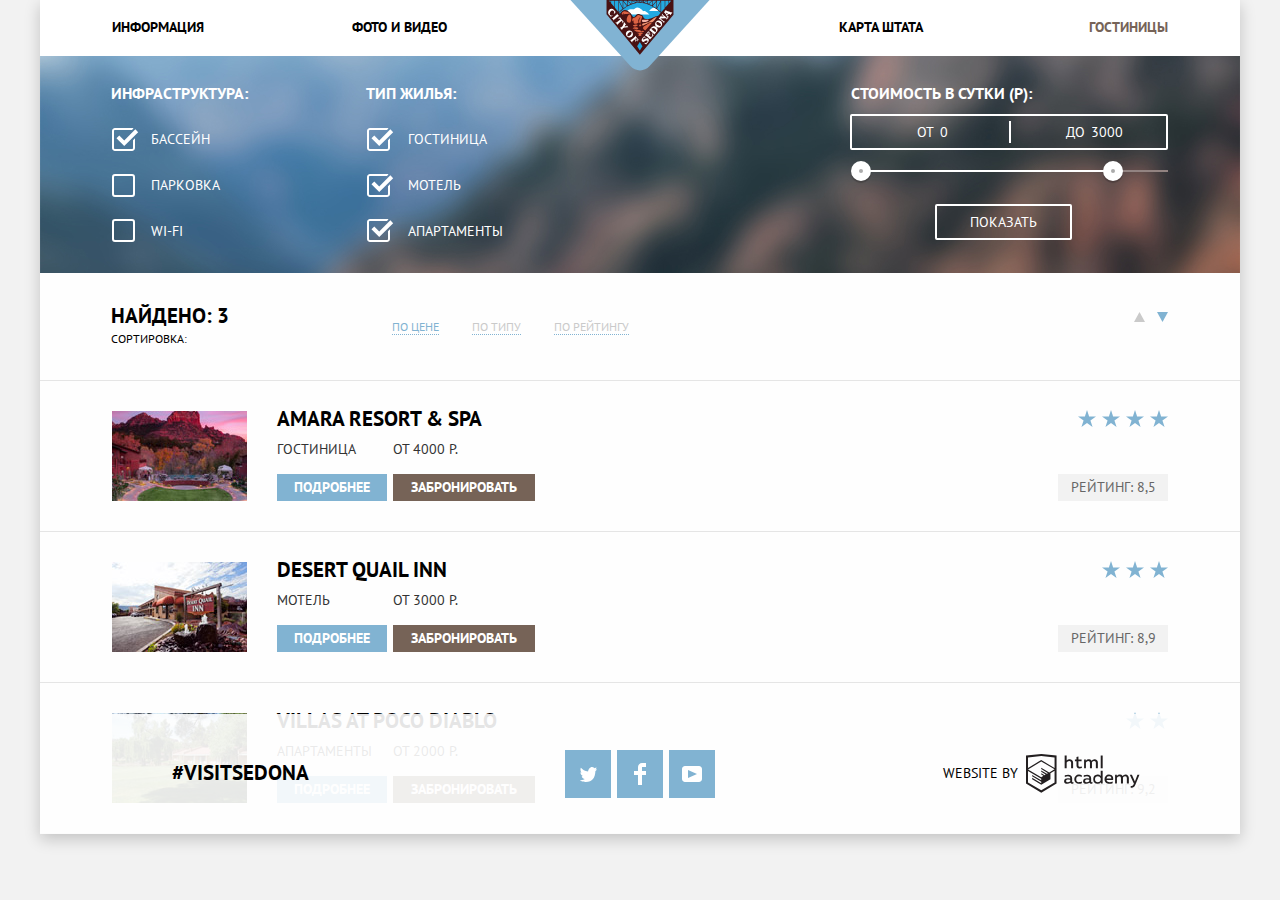
==== commit ce26bc67: "Внесены правки, за исключением подвала" ====
--- a/catalog.html
+++ b/catalog.html
@@ -212,47 +212,30 @@
           </ul>
         </section>
       </main>
-      <footer class="main-footer footer-fix-bg">
-        <p class="hash-tag">
-          #visitsedona
-        </p>
+      <footer class="main-footer map-effect">
+        <p class="hash-tag">#visitsedona</p>
         <div class="footer-social">
           <ul>
             <li>
               <a class="btn-social btn-social-tw" href="#"><span class="visually-hidden">Twitter</span>
-                <svg id="Layer_1" xmlns="http://www.w3.org/2000/svg" xml:space="preserve" height="15px"
-                 viewBox="0 0 17 15" width="17px" version="1.1" y="0px" x="0px"
-                 xmlns:xlink="http://www.w3.org/1999/xlink" enable-background="new 0 0 17 15"
-                 fill="#fff">
+                <svg id="Layer_1" xmlns="http://www.w3.org/2000/svg" xml:space="preserve" height="15px" viewBox="0 0 17 15" width="17px" version="1.1" y="0px" x="0px" xmlns:xlink="http://www.w3.org/1999/xlink" enable-background="new 0 0 17 15" fill="#fff">
                   <g id="W6EeEF_1_">
-		            <path d="m10.95 0.144c1.685-0.496 2.984 0.27 3.577 1.179 0.673-0.231
-                     1.331-0.481 2.011-0.708-0.004 0.861-0.522 1.513-0.857 1.768 0.685 0.17
-                     1.304-0.491 1.304-0.491-0.169 1-1.006 1.788-1.563 2.024-0.231 6.75-3.175
-                     11.217-10.077 11.082h-0.446c-0.41 0-4.164-0.46-4.898-1.887 2.271 0.196
-                     3.893-0.422 4.693-1.177-0.96-0.3-2.679-0.477-2.979-2.95 0.349 0.106 0.564
-                     0.228 1.19 0.119-1.2-0.856-2.531-1.573-2.457-3.773 0.285 0.328 1.067 0.536
-                     1.34 0.472-0.703-0.241-1.97-3.36-0.894-4.952 1.818 1.854 3.735 3.606 7.152
-                     3.773 0.208-2.293 1.137-3.83 2.904-4.479z"/>
+		            <path d="m10.95 0.144c1.685-0.496 2.984 0.27 3.577 1.179 0.673-0.231 1.331-0.481 2.011-0.708-0.004 0.861-0.522 1.513-0.857 1.768 0.685 0.17 1.304-0.491 1.304-0.491-0.169 1-1.006 1.788-1.563 2.024-0.231 6.75-3.175 11.217-10.077 11.082h-0.446c-0.41 0-4.164-0.46-4.898-1.887 2.271 0.196 3.893-0.422 4.693-1.177-0.96-0.3-2.679-0.477-2.979-2.95 0.349 0.106 0.564 0.228 1.19 0.119-1.2-0.856-2.531-1.573-2.457-3.773 0.285 0.328 1.067 0.536 1.34 0.472-0.703-0.241-1.97-3.36-0.894-4.952 1.818 1.854 3.735 3.606 7.152 3.773 0.208-2.293 1.137-3.83 2.904-4.479z"/>
                   </g>
                 </svg>
               </a>
             </li>
             <li>
               <a class="btn-social btn-social-fb" href="#"><span class="visually-hidden">Facebook</span>
-                <svg x="0px" y="0px" fill="#FFFFFF" width="12px" height="22px"
-                 viewBox="0 0 12 22" enable-background="new 0 0 12 22"
-                 xml:space="preserve">
+                <svg x="0px" y="0px" fill="#FFFFFF" width="12px" height="22px" viewBox="0 0 12 22" enable-background="new 0 0 12 22" xml:space="preserve">
                   <path d="M12,4V0H8C5.791,0,4,1.791,4,4v4H0v4h4v10h4V12h4V8H8V4H12z"/>
                 </svg>
               </a>
             </li>
             <li>
               <a class="btn-social btn-social-yt" href="#"><span class="visually-hidden">Youtube</span>
-                <svg x="0px" y="0px" width="20px" height="16px" viewBox="0 0 20 16"
-                 enable-background="new 0 0 20 16" xml:space="preserve" fill="#FFFFFF">
-                  <path d="M17,0H3C1.35,0,0,1.35,0,3v10c0,
-                   1.65,1.35,3,3,3h14c1.65,0,3-1.35,3-3V3C20,1.35,18.65,0,17,0z
-                   M6.027,11.998V4.002L15.014,8L6.027,11.998z"/>
+                <svg x="0px" y="0px" width="20px" height="16px" viewBox="0 0 20 16" enable-background="new 0 0 20 16" xml:space="preserve" fill="#FFFFFF">
+                  <path d="M17,0H3C1.35,0,0,1.35,0,3v10c0, 1.65,1.35,3,3,3h14c1.65,0,3-1.35,3-3V3C20,1.35,18.65,0,17,0z M6.027,11.998V4.002L15.014,8L6.027,11.998z"/>
                 </svg>
               </a>
             </li>
@@ -260,73 +243,20 @@
         </div>
         <p class="author">
           <span>Website by</span>
-            <a class="logo-htmlacademy" href="https://htmlacademy.ru/intensive/htmlcss"
-             aria-label="Ссылка на курс HTML и CSS, уровень 1">
-            <svg class="logo-htmlacademy-svg">
-              <path d="M401.93,351.51a2.07,2.07,0,0,0,.58-0.11v1.4a3.41,3.41,0,0,
-               1-1.24.22,1.75,1.75,0,0,1-1.75-1,5.08,5.08,0,0,1-3.3,1.13c-1.59,
-               0-3.06-.87-3.06-2.68,0-2.24,2.08-2.93,3.9-2.93a11.63,11.63,0,0,1,
-               2.28.26v-0.31c0-1.09-.8-1.86-2.3-1.86a7.79,7.79,0,0,0-3.15.67v-1.79a10.72,
-               10.72,0,0,1,3.35-.58c2.48,0,4,1.18,4,3.83v3.14A0.57,0.57,0,0,0,
-               401.93,351.51Zm-6.76-1.19a1.42,1.42,0,0,0,1.64,1.29,3.56,3.56,0,0,0,
-               2.53-1V349.1a10.21,10.21,0,0,0-1.9-.22C396.34,348.89,
-               395.17,349.23,395.17,350.33Z"
-               transform="translate(-355.09 -323.29)" fill="#231f20"/>
-              <path d="M408.15,343.91a5.29,5.29,0,0,1,2.7.67v1.79a4.28,4.28,0,0,
-               0-2.42-.73,2.89,2.89,0,1,0,0,5.76,5.26,5.26,0,0,0,
-               2.55-.67v1.8a6.58,6.58,0,0,1-2.9.6,4.42,4.42,0,0,1-4.72-4.54A4.54,
-               4.54,0,0,1,408.15,343.91Z" transform="translate(-355.09 -323.29)"
-               fill="#231f20"/>
-              <path d="M420.93,351.51a2.07,2.07,0,0,0,.58-0.11v1.4a3.41,3.41,0,0,
-               1-1.24.22,1.75,1.75,0,0,1-1.75-1,5.08,5.08,0,0,1-3.3,1.13c-1.59,
-               0-3.06-.87-3.06-2.68,0-2.24,2.08-2.93,3.9-2.93a11.63,11.63,0,0,1,
-               2.28.26v-0.31c0-1.09-.8-1.86-2.3-1.86a7.79,7.79,0,0,0-3.15.67v-1.79a10.72,
-               10.72,0,0,1,3.35-.58c2.48,0,4,1.18,4,3.83v3.14A0.57,0.57,0,0,0,420.93,
-               351.51Zm-6.76-1.19a1.42,1.42,0,0,0,1.64,1.29,3.56,3.56,0,0,0,
-               2.53-1V349.1a10.21,10.21,0,0,0-1.9-.22C415.33,348.89,414.17,349.23,
-               414.17,350.33Z" transform="translate(-355.09 -323.29)" fill="#231f20"/>
-              <path d="M431.76,340.14V352.9H430v-1.39a4.07,4.07,0,0,1-3.35,1.62,4.62,
-               4.62,0,0,1,0-9.22,4,4,0,0,1,3.15,1.37v-5.14h2ZM427,345.62a2.9,2.9,0,0,
-               0,0,5.8,3,3,0,0,0,2.79-1.84v-2.13A3.06,3.06,0,0,0,427,345.62Z"
-               transform="translate(-355.09 -323.29)" fill="#231f20"/>
-              <path d="M438.08,343.91c3.48,0,4.68,2.81,4.12,5.34h-6.58c0.22,1.57,1.75,
-               2.22,3.35,2.22a6.41,6.41,0,0,0,2.77-.62v1.68a7.5,7.5,0,0,1-3.14.6c-2.68,
-               0-5-1.53-5-4.61A4.39,4.39,0,0,1,438.08,343.91Zm0.09,1.62a2.39,2.39,0,0,
-               0-2.57,2.26h4.85A2.06,2.06,0,0,0,438.17,345.53Z"
-               transform="translate(-355.09 -323.29)" fill="#231f20"/>
-              <path d="M444.19,352.9v-8.75h1.73v1.09a4,4,0,0,1,2.92-1.33,3,3,0,0,1,
-               2.73,1.4,4.33,4.33,0,0,1,3.06-1.4,3.21,3.21,0,0,1,3.32,
-               3.52v5.47h-2v-5.41a1.67,1.67,0,0,0-1.73-1.84,2.94,2.94,0,0,0-2.17,
-               1.18c0,0.2,0,.4,0,0.6v5.47h-2v-5.41a1.67,1.67,0,0,0-1.73-1.84,3.11,
-               3.11,0,0,0-2.32,1.35v5.91h-2Z" transform="translate(-355.09 -323.29)"
-               fill="#231f20"/>
-              <path d="M466.56,344.15h2l-4.1,9.93c-0.95,2.28-2.19,3-3.52,3a5,5,0,0,
-               1-1.15-.15v-1.66a3,3,0,0,0,.89.13c0.95,0,1.66-.67,
-               2.17-2l0.18-.44-4.16-8.82H461l3,6.6Z"
-               transform="translate(-355.09 -323.29)" fill="#231f20"/>
-              <path d="M395.75,324.82v5a4,4,0,0,1,2.83-1.2,3.41,3.41,0,0,1,3.61,
-               3.57v5.41h-2v-5.16a1.9,1.9,0,0,0-2-2.1,3.08,3.08,0,0,0-2.44,
-               1.46v5.8h-2V324.82h2Z" transform="translate(-355.09 -323.29)"
-               fill="#231f20"/>
-              <path d="M407.52,325.71v3.12h3.17v1.71h-3.17v4c0,1.15.53,1.53,
-               1.66,1.53a4.71,4.71,0,0,0,1.77-.35v1.68a7.14,7.14,0,0,1-2.35.38,
-               2.68,2.68,0,0,1-3-2.88v-4.38H404v-1.71h1.57v-2.64Z"
-               transform="translate(-355.09 -323.29)" fill="#231f20"/>
-              <path d="M413.19,337.58v-8.75h1.73v1.09a4,4,0,0,1,2.92-1.33,3,3,0,
-               0,1,2.73,1.4,4.33,4.33,0,0,1,3.06-1.4,3.21,3.21,0,0,1,3.32,
-               3.52v5.47h-2v-5.41a1.67,1.67,0,0,0-1.73-1.84,2.94,2.94,0,0,0-2.17,
-               1.18c0,0.2,0,.4,0,0.6v5.47h-2v-5.41a1.67,1.67,0,0,0-1.73-1.84,3.11,
-               3.11,0,0,0-2.32,1.35v5.91h-2Z" transform="translate(-355.09 -323.29)"
-               fill="#231f20"/>
+          <a class="logo-htmlacademy" href="https://htmlacademy.ru/intensive/htmlcss" aria-label="Ссылка на курс HTML и CSS, уровень 1">
+            <svg class="logo-htmlacademy-svg" width="115" height="41">
+              <path d="M401.93,351.51a2.07,2.07,0,0,0,.58-0.11v1.4a3.41,3.41,0,0, 1-1.24.22,1.75,1.75,0,0,1-1.75-1,5.08,5.08,0,0,1-3.3,1.13c-1.59, 0-3.06-.87-3.06-2.68,0-2.24,2.08-2.93,3.9-2.93a11.63,11.63,0,0,1, 2.28.26v-0.31c0-1.09-.8-1.86-2.3-1.86a7.79,7.79,0,0,0-3.15.67v-1.79a10.72, 10.72,0,0,1,3.35-.58c2.48,0,4,1.18,4,3.83v3.14A0.57,0.57,0,0,0, 401.93,351.51Zm-6.76-1.19a1.42,1.42,0,0,0,1.64,1.29,3.56,3.56,0,0,0, 2.53-1V349.1a10.21,10.21,0,0,0-1.9-.22C396.34,348.89, 395.17,349.23,395.17,350.33Z" transform="translate(-355.09 -323.29)" fill="#231f20"/>
+              <path d="M408.15,343.91a5.29,5.29,0,0,1,2.7.67v1.79a4.28,4.28,0,0, 0-2.42-.73,2.89,2.89,0,1,0,0,5.76,5.26,5.26,0,0,0, 2.55-.67v1.8a6.58,6.58,0,0,1-2.9.6,4.42,4.42,0,0,1-4.72-4.54A4.54, 4.54,0,0,1,408.15,343.91Z" transform="translate(-355.09 -323.29)" fill="#231f20"/>
+              <path d="M420.93,351.51a2.07,2.07,0,0,0,.58-0.11v1.4a3.41,3.41,0,0, 1-1.24.22,1.75,1.75,0,0,1-1.75-1,5.08,5.08,0,0,1-3.3,1.13c-1.59, 0-3.06-.87-3.06-2.68,0-2.24,2.08-2.93,3.9-2.93a11.63,11.63,0,0,1, 2.28.26v-0.31c0-1.09-.8-1.86-2.3-1.86a7.79,7.79,0,0,0-3.15.67v-1.79a10.72, 10.72,0,0,1,3.35-.58c2.48,0,4,1.18,4,3.83v3.14A0.57,0.57,0,0,0,420.93, 351.51Zm-6.76-1.19a1.42,1.42,0,0,0,1.64,1.29,3.56,3.56,0,0,0, 2.53-1V349.1a10.21,10.21,0,0,0-1.9-.22C415.33,348.89,414.17,349.23, 414.17,350.33Z" transform="translate(-355.09 -323.29)" fill="#231f20"/>
+              <path d="M431.76,340.14V352.9H430v-1.39a4.07,4.07,0,0,1-3.35,1.62,4.62, 4.62,0,0,1,0-9.22,4,4,0,0,1,3.15,1.37v-5.14h2ZM427,345.62a2.9,2.9,0,0, 0,0,5.8,3,3,0,0,0,2.79-1.84v-2.13A3.06,3.06,0,0,0,427,345.62Z" transform="translate(-355.09 -323.29)" fill="#231f20"/>
+              <path d="M438.08,343.91c3.48,0,4.68,2.81,4.12,5.34h-6.58c0.22,1.57,1.75, 2.22,3.35,2.22a6.41,6.41,0,0,0,2.77-.62v1.68a7.5,7.5,0,0,1-3.14.6c-2.68, 0-5-1.53-5-4.61A4.39,4.39,0,0,1,438.08,343.91Zm0.09,1.62a2.39,2.39,0,0, 0-2.57,2.26h4.85A2.06,2.06,0,0,0,438.17,345.53Z" transform="translate(-355.09 -323.29)" fill="#231f20"/>
+              <path d="M444.19,352.9v-8.75h1.73v1.09a4,4,0,0,1,2.92-1.33,3,3,0,0,1, 2.73,1.4,4.33,4.33,0,0,1,3.06-1.4,3.21,3.21,0,0,1,3.32, 3.52v5.47h-2v-5.41a1.67,1.67,0,0,0-1.73-1.84,2.94,2.94,0,0,0-2.17, 1.18c0,0.2,0,.4,0,0.6v5.47h-2v-5.41a1.67,1.67,0,0,0-1.73-1.84,3.11, 3.11,0,0,0-2.32,1.35v5.91h-2Z" transform="translate(-355.09 -323.29)" fill="#231f20"/>
+              <path d="M466.56,344.15h2l-4.1,9.93c-0.95,2.28-2.19,3-3.52,3a5,5,0,0, 1-1.15-.15v-1.66a3,3,0,0,0,.89.13c0.95,0,1.66-.67, 2.17-2l0.18-.44-4.16-8.82H461l3,6.6Z" transform="translate(-355.09 -323.29)" fill="#231f20"/>
+              <path d="M395.75,324.82v5a4,4,0,0,1,2.83-1.2,3.41,3.41,0,0,1,3.61, 3.57v5.41h-2v-5.16a1.9,1.9,0,0,0-2-2.1,3.08,3.08,0,0,0-2.44, 1.46v5.8h-2V324.82h2Z" transform="translate(-355.09 -323.29)" fill="#231f20"/>
+              <path d="M407.52,325.71v3.12h3.17v1.71h-3.17v4c0,1.15.53,1.53, 1.66,1.53a4.71,4.71,0,0,0,1.77-.35v1.68a7.14,7.14,0,0,1-2.35.38, 2.68,2.68,0,0,1-3-2.88v-4.38H404v-1.71h1.57v-2.64Z" transform="translate(-355.09 -323.29)" fill="#231f20"/>
+              <path d="M413.19,337.58v-8.75h1.73v1.09a4,4,0,0,1,2.92-1.33,3,3,0, 0,1,2.73,1.4,4.33,4.33,0,0,1,3.06-1.4,3.21,3.21,0,0,1,3.32, 3.52v5.47h-2v-5.41a1.67,1.67,0,0,0-1.73-1.84,2.94,2.94,0,0,0-2.17, 1.18c0,0.2,0,.4,0,0.6v5.47h-2v-5.41a1.67,1.67,0,0,0-1.73-1.84,3.11, 3.11,0,0,0-2.32,1.35v5.91h-2Z" transform="translate(-355.09 -323.29)" fill="#231f20"/>
               <rect x="74.72" y="1.52" width="1.95" height="12.76" fill="#231f20"/>
-              <path d="M370.53,323.31l-0.16,0-15.28,1.6v28L370.37,
-               362l15.28-9.09v-28Zm13.12,28.45-13.28,7.9-13.28-7.9V340.28l13.22,7.87,
-               0,1.43-9.07-5.4v1.38l9.11,5.47,0,1.46-9.1-5.42v1.38l9.11,
-               5.47h0l9.19-5.5v-1.39h0v-4.52l4.1-2.45v11.67Zm0-13.16L380,340.74h0l-1.68,
-               1-8-4.76v1.38l6.84,4.07-0.06,0-0.15.09-1,.57-5.64-3.36v1.38l4.45,2.65-1.05.7,
-               0,0-3.36-2v1.38l2.21,1.3-2.25,1.35-13.16-7.82,
-               13.17-7.92h0Zm0-1.39-13.35-7.87h0l-13.2,7.86v-10.5l13.28-1.39,13.28,
-               1.39v10.51Z" transform="translate(-355.09 -323.29)" fill="#231f20"/>
+              <path d="M370.53,323.31l-0.16,0-15.28,1.6v28L370.37, 362l15.28-9.09v-28Zm13.12,28.45-13.28,7.9-13.28-7.9V340.28l13.22,7.87, 0,1.43-9.07-5.4v1.38l9.11,5.47,0,1.46-9.1-5.42v1.38l9.11, 5.47h0l9.19-5.5v-1.39h0v-4.52l4.1-2.45v11.67Zm0-13.16L380,340.74h0l-1.68, 1-8-4.76v1.38l6.84,4.07-0.06,0-0.15.09-1,.57-5.64-3.36v1.38l4.45,2.65-1.05.7, 0,0-3.36-2v1.38l2.21,1.3-2.25,1.35-13.16-7.82, 13.17-7.92h0Zm0-1.39-13.35-7.87h0l-13.2,7.86v-10.5l13.28-1.39,13.28, 1.39v10.51Z" transform="translate(-355.09 -323.29)" fill="#231f20"/>
             </svg>
           </a>
         </p>
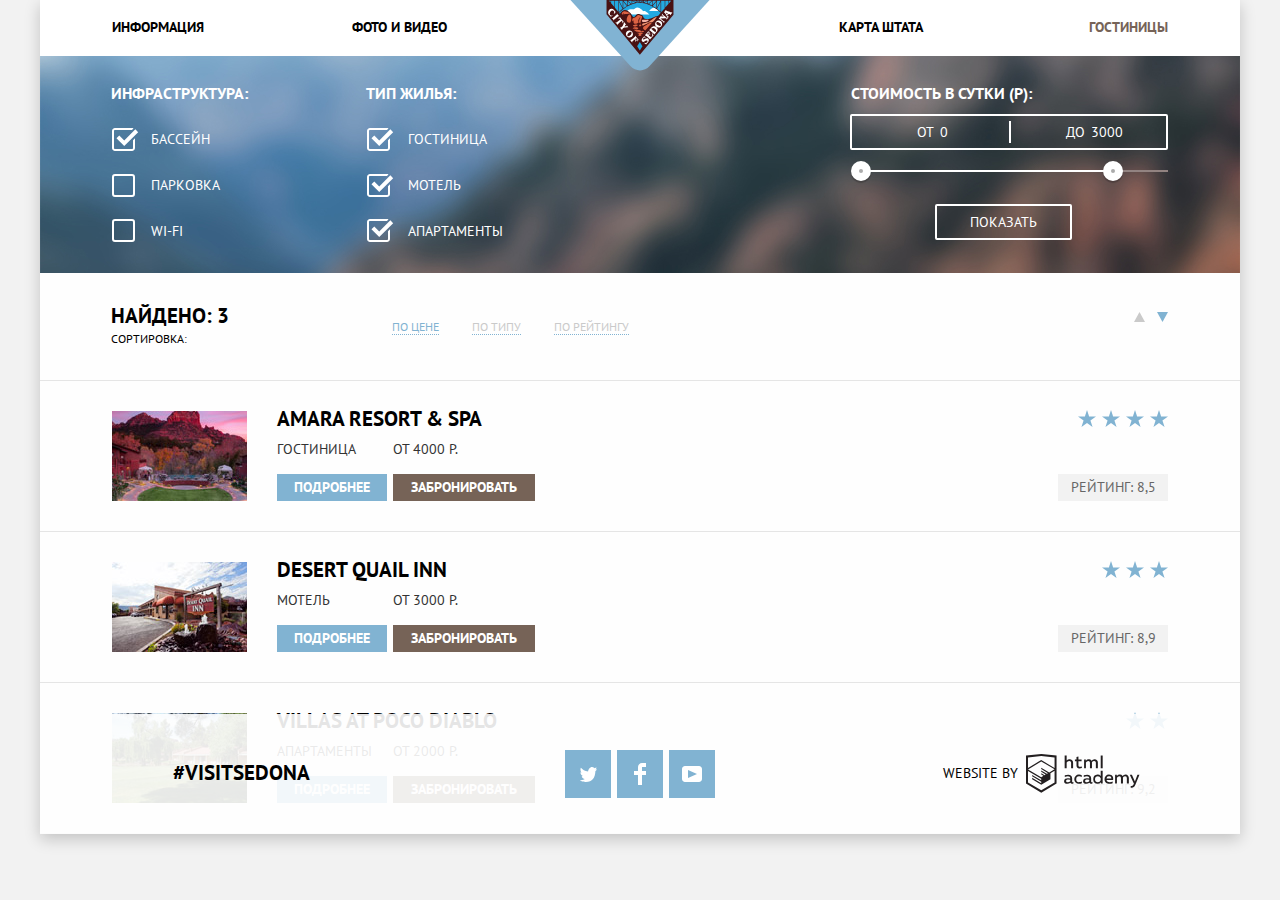
==== commit a5882138: "Исправлено оформление" ====
--- a/catalog.html
+++ b/catalog.html
@@ -220,7 +220,7 @@
               <a class="btn-social btn-social-tw" href="#"><span class="visually-hidden">Twitter</span>
                 <svg id="Layer_1" xmlns="http://www.w3.org/2000/svg" xml:space="preserve" height="15px" viewBox="0 0 17 15" width="17px" version="1.1" y="0px" x="0px" xmlns:xlink="http://www.w3.org/1999/xlink" enable-background="new 0 0 17 15" fill="#fff">
                   <g id="W6EeEF_1_">
-		            <path d="m10.95 0.144c1.685-0.496 2.984 0.27 3.577 1.179 0.673-0.231 1.331-0.481 2.011-0.708-0.004 0.861-0.522 1.513-0.857 1.768 0.685 0.17 1.304-0.491 1.304-0.491-0.169 1-1.006 1.788-1.563 2.024-0.231 6.75-3.175 11.217-10.077 11.082h-0.446c-0.41 0-4.164-0.46-4.898-1.887 2.271 0.196 3.893-0.422 4.693-1.177-0.96-0.3-2.679-0.477-2.979-2.95 0.349 0.106 0.564 0.228 1.19 0.119-1.2-0.856-2.531-1.573-2.457-3.773 0.285 0.328 1.067 0.536 1.34 0.472-0.703-0.241-1.97-3.36-0.894-4.952 1.818 1.854 3.735 3.606 7.152 3.773 0.208-2.293 1.137-3.83 2.904-4.479z"/>
+		                  <path d="m10.95 0.144c1.685-0.496 2.984 0.27 3.577 1.179 0.673-0.231 1.331-0.481 2.011-0.708-0.004 0.861-0.522 1.513-0.857 1.768 0.685 0.17 1.304-0.491 1.304-0.491-0.169 1-1.006 1.788-1.563 2.024-0.231 6.75-3.175 11.217-10.077 11.082h-0.446c-0.41 0-4.164-0.46-4.898-1.887 2.271 0.196 3.893-0.422 4.693-1.177-0.96-0.3-2.679-0.477-2.979-2.95 0.349 0.106 0.564 0.228 1.19 0.119-1.2-0.856-2.531-1.573-2.457-3.773 0.285 0.328 1.067 0.536 1.34 0.472-0.703-0.241-1.97-3.36-0.894-4.952 1.818 1.854 3.735 3.606 7.152 3.773 0.208-2.293 1.137-3.83 2.904-4.479z"/>
                   </g>
                 </svg>
               </a>
--- a/css/styles.min.css
+++ b/css/styles.min.css
@@ -1 +1 @@
-.main-header::after,.main-header::before{left:0;content:""}.btn-open-form,body{text-transform:uppercase}.main-header::after,.main-header::before,.map form{z-index:2;position:absolute}.advantages-item-reverse,.star-container{-webkit-box-orient:horizontal;-webkit-box-direction:reverse}@-webkit-keyframes form-move-down{from{-webkit-transform:translate(0,-100%);transform:translate(0,-100%)}to{-webkit-transform:translate(0,0);transform:translate(0,0)}}@keyframes form-move-down{from{-webkit-transform:translate(0,-100%);transform:translate(0,-100%)}to{-webkit-transform:translate(0,0);transform:translate(0,0)}}@-webkit-keyframes form-move-up{from{-webkit-transform:translate(0,0);transform:translate(0,0)}to{-webkit-transform:translate(0,-100%);transform:translate(0,-100%)}}@keyframes form-move-up{from{-webkit-transform:translate(0,0);transform:translate(0,0)}to{-webkit-transform:translate(0,-100%);transform:translate(0,-100%)}}@-webkit-keyframes input-error{0%,100%{-webkit-transform:translateX(0);transform:translateX(0)}10%,30%,50%,70%,90%{-webkit-transform:translateX(-15px);transform:translateX(-15px)}20%,40%,60%,80%{-webkit-transform:translateX(15px);transform:translateX(15px)}}@keyframes input-error{0%,100%{-webkit-transform:translateX(0);transform:translateX(0)}10%,30%,50%,70%,90%{-webkit-transform:translateX(-15px);transform:translateX(-15px)}20%,40%,60%,80%{-webkit-transform:translateX(15px);transform:translateX(15px)}}.visually-hidden:not(:focus):not(:active),input[type=checkbox].visually-hidden,input[type=radio].visually-hidden{position:absolute;width:1px;height:1px;margin:-1px;border:0;padding:0;white-space:nowrap;-webkit-clip-path:inset(100%);clip-path:inset(100%);clip:rect(0 0 0 0);overflow:hidden}body{margin:0;padding:0;font-family:"PT Sans",Arial,sans-serif;font-size:14px;line-height:21px;font-weight:400;color:#333;background-color:#f2f2f2}.main-navigator,.site-navigation a{font-size:14px;color:#000;line-height:26px}.main-navigator,main.content{background-color:#fff}a{text-decoration:none}img{width:100%;height:auto}.footer-social ul,.search-result-list,.site-navigation,.sort-links{margin:0;padding:0;list-style:none}.site-navigation a{font-weight:700}.site-navigation a:focus,.site-navigation a:hover{color:#81b3d2}.site-navigation a:active{color:#cacaca}.site-navigation .active{color:#766357}.main-header{position:relative;width:1200px;min-height:510px;background-color:#8b97a6;background-image:url(../img/header-index-bg.jpg);background-size:1200px;background-position:0 -56px;background-repeat:no-repeat}.main-header::before{top:508px;width:1200px;height:2px;background-color:#fff}.main-header::after{bottom:2px;display:block;width:1200px;height:57px;background-color:transparent;background-image:url(../img/polygon.svg);background-repeat:no-repeat}.main-header img{position:absolute;top:76px;left:370px;width:459px;height:353px}.advantages-intro-mark{margin:26px 0;padding:0 295px;font-size:21px;line-height:26px;font-weight:700;text-align:center;color:#000}.advantages-intro-mark:first-of-type{margin:0 0 27px}.advantages-intro{font-size:14px;line-height:26px;font-weight:400;text-align:center;color:#333}.advantages-item-container{-ms-flex-preferred-size:400px;flex-basis:400px;padding-top:47px;padding-bottom:45px;background-color:#81b3d2}.advantages-item-container h3{font-size:21px;line-height:21px;font-weight:700;text-align:center;color:#fff}.advantages-item-container p{font-size:14px;line-height:21px;font-weight:400;text-align:center;color:#fff}.advantages-extra b{font-size:21px;line-height:21px;font-weight:700;color:#000}.advantages-extra p{font-size:14px;line-height:21px;font-weight:400;text-align:center;color:#000}.advantages-item-small{background-color:#eee}.advantages-item-small h3{font-size:21px;line-height:21px;font-weight:700;text-align:center;color:#000}.advantages-item-small p{font-size:14px;line-height:21px;font-weight:400;text-align:center;color:#333}.container-before-search-form b{font-size:30px;line-height:36px;font-weight:700;text-align:center;color:#000}.container-before-search-form p{font-size:14px;line-height:24px;font-weight:400;text-align:center}.btn-open-form{margin:0 0 0 316px;padding:30px 0;width:568px;border:none;font-size:21px;line-height:26px;font-weight:700;text-align:center;color:#fff;background-color:#766357}.btn-open-form:focus,.btn-open-form:hover{color:#fff;background-color:#604e43}.btn-open-form:active{color:#928a85;background-color:#503e33}.form-search input,.form-search label{font-size:14px;color:#000;text-transform:uppercase}.map form{top:0;left:316px;max-width:458px;background-color:#fff;-webkit-box-shadow:0 7px 15px 0 rgba(0,0,0,.15);box-shadow:0 7px 15px 0 rgba(0,0,0,.15)}.map .start-status{-webkit-transform:translate(0,-100%);-ms-transform:translate(0,-100%);transform:translate(0,-100%)}.map .form-open{-webkit-animation-name:form-move-down;animation-name:form-move-down;-webkit-animation-duration:.6s;animation-duration:.6s;-webkit-animation-fill-mode:forwards;animation-fill-mode:forwards}.map .form-close{-webkit-animation-name:form-move-up;animation-name:form-move-up;-webkit-animation-duration:.6s;animation-duration:.6s;-webkit-animation-fill-mode:forwards;animation-fill-mode:forwards}.map .form-error{-webkit-animation-name:input-error;animation-name:input-error;-webkit-animation-duration:.6s;animation-duration:.6s;-webkit-animation-timing-function:linear;animation-timing-function:linear}.map iframe{border:none}.form-search p{display:-webkit-box;display:-ms-flexbox;display:flex;-webkit-box-pack:justify;-ms-flex-pack:justify;justify-content:space-between;-ms-flex-preferred-size:100%;flex-basis:100%;-webkit-box-align:center;-ms-flex-align:center;align-items:center}.form-search .container-for-peoples-count{display:-webkit-box;display:-ms-flexbox;display:flex;-webkit-box-pack:justify;-ms-flex-pack:justify;justify-content:space-between;-webkit-box-align:center;-ms-flex-align:center;align-items:center;margin-bottom:55px}.form-search label{-ms-flex-preferred-size:112px;flex-basis:112px;font-weight:700}.form-search input{border:2px solid #f2f2f2;line-height:26px;font-weight:700;background-color:#f2f2f2;-webkit-transition-duration:.5s;-o-transition-duration:.5s;transition-duration:.5s}.form-search .find,.hash-tag{font-size:21px;font-weight:700;text-align:center}.form-search input:hover{border:2px solid #ebebeb;background-color:#ebebeb}.form-search input:focus{border:2px solid #e5e5e5;background-color:#fff;outline:0}.form-search .container-for-date{position:relative;margin:0 0 29px}.form-search .input-date-label,.form-search .output-date-label{-ms-flex-preferred-size:112px;flex-basis:112px}.form-search .input-date,.form-search .output-date{margin:0;padding:0 41px 0 11px;width:290px;height:34px}.container-for-date .calendar-event-listener{position:absolute;top:2px;right:2px;width:34px;height:34px;border:none;background-color:transparent}.container-for-date .calendar-event-listener:active,.container-for-date .calendar-event-listener:focus,.container-for-date .calendar-event-listener:hover{background-color:transparent}.calendar{position:absolute;top:6px;right:7px;fill:#a9a9a9}.calendar-event-listener:focus>.calendar,.calendar-event-listener:hover>.calendar{fill:#000}.calendar-event-listener:active>.calendar{fill:#81b3d2}.form-search .adult-container{display:-webkit-box;display:-ms-flexbox;display:flex;-ms-flex-preferred-size:226px;flex-basis:226px;-webkit-box-align:center;-ms-flex-align:center;align-items:center}.form-search .children-container{display:-webkit-box;display:-ms-flexbox;display:flex;-ms-flex-preferred-size:179px;flex-basis:179px;-webkit-box-align:center;-ms-flex-align:center;align-items:center}.adult-container label{-ms-flex-preferred-size:112px;flex-basis:112px}.children-container label{-ms-flex-preferred-size:65px;flex-basis:65px}.container-for-peoples-count button{position:relative;margin:0;padding:0;width:38px;height:38px;border:none;background-color:#f2f2f2}.container-for-peoples-count button::after,.container-for-peoples-count button::before{content:"";position:absolute;top:18px;left:13px;display:block;margin:0;padding:0;height:3px;background-color:#a9a9a9}.advantages,.site-navigation{display:-webkit-box;display:-ms-flexbox}.container-for-peoples-count .minus::before{width:12px}.container-for-peoples-count .plus::before{width:11px}.container-for-peoples-count .plus::after{width:11px;-webkit-transform:translateX(7px) translateY(-4px) rotate(90deg);-ms-transform:translateX(7px) translateY(-4px) rotate(90deg);transform:translateX(7px) translateY(-4px) rotate(90deg);-webkit-transform-origin:top left;-ms-transform-origin:top left;transform-origin:top left}.container-for-peoples-count button:focus::after,.container-for-peoples-count button:focus::before,.container-for-peoples-count button:hover::after,.container-for-peoples-count button:hover::before{background-color:#000}.container-for-peoples-count button:active::after,.container-for-peoples-count button:active::before,.form-search .find{background-color:#81b3d2}.container-for-peoples-count input{margin:0;padding:0;width:34px;height:34px;text-align:center}.container-for-search{-ms-flex-preferred-size:100%;flex-basis:100%;margin:0;padding:0}.container-for-search .find{width:100%;padding:16px 0;outline:0}.form-search .find{border:none;line-height:26px;text-transform:uppercase;color:#fff}.form-search .find:focus,.form-search .find:hover{background-color:#669ec0}.form-search .find:active{color:#94b9d2;background-color:#5496bd}.author,.hash-tag{line-height:26px;color:#000}.main-footer{background-color:rgba(255,255,255,.5)}.footer-fix-bg{background:#fefefe}.hash-tag{-ms-flex-item-align:center;-ms-grid-row-align:center;align-self:center;margin:0 0 7px}.btn-social{background-color:#81b3d2}.author{font-size:14px;font-weight:400}.logo-htmlacademy-svg{width:115px;height:41px}.logo-htmlacademy path,.logo-htmlacademy rect{fill:#231f20}.logo-htmlacademy:focus path,.logo-htmlacademy:focus rect,.logo-htmlacademy:hover path,.logo-htmlacademy:hover rect{fill:#81b3d2}.logo-htmlacademy:active path,.logo-htmlacademy:active rect{fill:#bdbbbc}.search-filter{padding-bottom:31px;background-color:#566571;background-image:url(../img/filter-bg-catalog.jpg);background-repeat:no-repeat;background-size:cover;background-position:0 -55px}.search-filter fieldset{border:none}.search-filter legend{font-size:16px;line-height:21px;font-weight:700;color:#fff}.search-filter label{font-size:14px;line-height:21px;font-weight:400;color:#fff}.search-filter-range-params{border:2px solid #fff;border-radius:2px;background-color:transparent}.search-filter-range-params input{border:none;color:#fff;background-color:transparent}.search-filter .show{border:2px solid #fff;border-radius:2px;text-align:center;color:#fff;background-color:transparent}.search-filter .show:focus,.search-filter .show:hover{color:#000;background-color:#fff}.search-result-output-text b{font-size:21px;line-height:26px;font-weight:700;color:#000}.search-result-output-text span,.sort-links a{font-size:12px;line-height:18px;font-weight:400}.search-result-output-text span{color:#000;vertical-align:1px}.sort-links .active{color:#81b3d2}.sort-links a{border-bottom:1px dotted #81b3d2;color:#cacaca}.sort-links a:focus,.sort-links a:hover{border-bottom:1px dotted #81b3d2;color:#81b3d2}.sort-links a:active{border-bottom:none;color:#000}.btn-filter svg[class^=svg]{width:11px;height:10px}.btn-filter-to-max,.btn-filter-to-min polyline{fill:#cacaca}.btn-filter-to-max:focus polygon,.btn-filter-to-max:hover polygon,.btn-filter-to-min:focus polyline,.btn-filter-to-min:hover polyline{fill:#231f20}.btn-active polyline,.btn-filter-to-max:active polygon,.btn-filter-to-min:active polyline{fill:#81b3d2}.hotel-title{font-size:21px;font-weight:700;color:#000}.btn-detail,.btn-order{font-size:14px;line-height:21px;font-weight:700}.hotel-title:focus,.hotel-title:hover{color:#81b3d2}.hotel-title:active{color:#cacaca}.btn-detail{color:#fff;background-color:#81b3d2}.btn-detail:focus,.btn-detail:hover{color:#fff;background-color:#669ec0}.btn-detail:active{color:#94b9d2;background-color:#5496bd}.btn-order{color:#fff;background-color:#766357}.btn-order:focus,.btn-order:hover{color:#fff;background-color:#604e43}.btn-order:active{color:#928a85;background-color:#503e33}.rating-mark{color:#666;background-color:#f2f2f2}body .container{margin:0 auto;padding:0;width:1200px;-webkit-box-shadow:0 5px 15px 0 rgba(0,0,0,.2);box-shadow:0 5px 15px 0 rgba(0,0,0,.2);background-color:#fff}.main-navigator{position:relative;margin:0;padding:0 72px}.main-header-logo{position:absolute;top:-1px;left:530px;z-index:10}.main-header-logo img{width:140px;height:72px}.site-navigation{display:flex;-ms-flex-negative:0;flex-shrink:0;-ms-flex-wrap:wrap;flex-wrap:wrap;margin:0;padding:0}.site-navigation li{width:128px}.site-navigation li:nth-of-type(4n+1){margin-right:112px}.site-navigation li:nth-of-type(4n+2){margin-right:315px}.site-navigation li:nth-of-type(4n){margin-left:auto}.advantages{display:flex;-ms-flex-wrap:wrap;flex-wrap:wrap;-ms-flex-negative:0;flex-shrink:0;margin:0;padding:58px 0 0}.advantages p[class^=advantages-intro]{-ms-flex-preferred-size:100%;flex-basis:100%}.advantages .big-item{display:-webkit-box;display:-ms-flexbox;display:flex;-ms-flex-wrap:wrap;flex-wrap:wrap;-ms-flex-negative:0;flex-shrink:0;-webkit-box-align:start;-ms-flex-align:start;align-items:flex-start;-ms-flex-preferred-size:100%;flex-basis:100%}.advantages-img-container{-ms-flex-preferred-size:800px;flex-basis:800px}.advantages-img-container img{display:block;width:800px;height:256px}.advantages-extra,.main-footer{display:-webkit-box;display:-ms-flexbox}.advantages-extra{-ms-flex-preferred-size:100%;flex-basis:100%;display:flex;-ms-flex-wrap:wrap;flex-wrap:wrap;-ms-flex-pack:distribute;justify-content:space-around;-ms-flex-negative:0;flex-shrink:0}.advantages .advantages-extra-item,.advantages .advantages-item-small{-ms-flex-preferred-size:400px;flex-basis:400px}.advantages-item-reverse{-ms-flex-direction:row-reverse;flex-direction:row-reverse}.container-before-search-form a{margin:0 auto;width:568px}.form-search{margin:0 auto;padding:55px;width:458px}.main-footer{display:flex;-ms-flex-negative:0;flex-shrink:0;-webkit-box-align:start;-ms-flex-align:start;align-items:flex-start;margin:0;padding:36px 0 31px}.main-footer div,.main-footer p{-ms-flex-preferred-size:400px;flex-basis:400px;overflow:hidden}.search-filter form{display:-webkit-box;display:-ms-flexbox;display:flex;-ms-flex-negative:0;flex-shrink:0}.search-filter fieldset{-webkit-margin-start:0;-webkit-margin-end:0;margin:0;-webkit-padding-before:0;-webkit-padding-start:0;-webkit-padding-end:0;-webkit-padding-after:0;padding:0}.search-filter-infrastructure,.search-filter-type-of-hotel{-ms-flex-preferred-size:255px;flex-basis:255px}.search-result-filter,.sort-links{display:-webkit-box;display:-ms-flexbox;-ms-flex-negative:0}.search-filter-infrastructure label,.search-filter-type-of-hotel label{padding-left:40px}.search-filter-infrastructure legend,.search-filter-type-of-hotel legend{margin-bottom:25px}.search-filter-infrastructure p,.search-filter-type-of-hotel p{margin-top:0;margin-bottom:25px}.search-filter-infrastructure p:last-of-type,.search-filter-type-of-hotel p:last-of-type{margin-bottom:0}.search-result{background:#fefefe}.search-result-filter{display:flex;flex-shrink:0;padding:0 72px 0 71px}.search-result-output-text{margin:0 40px 0 0}.search-result-output-text b{margin-right:44px}.sort-links{display:flex;flex-shrink:0;-webkit-box-flex:0;-ms-flex-positive:0;flex-grow:0;-ms-flex-wrap:wrap;flex-wrap:wrap;-webkit-box-align:center;-ms-flex-align:center;align-items:center;-ms-flex-line-pack:center;align-content:center;-ms-flex-preferred-size:742px;flex-basis:742px}.sort-links li{margin-right:33px}.sort-links li:last-of-type{margin-right:0}.btn-filter-to-max{margin-right:12px}.search-result-list li{display:-webkit-box;display:-ms-flexbox;display:flex;-ms-flex-negative:0;flex-shrink:0;margin-top:-1px;border-top:1px solid #e5e5e5;border-bottom:1px solid #e5e5e5}.search-result-list li:first-of-type{-ms-flex-preferred-size:135px;flex-basis:135px;margin-top:0}.preview-photo,.preview-photo img{display:block;height:90px}.preview-photo{margin:30px 30px 30px 72px;-ms-flex-preferred-size:135px;flex-basis:135px}.preview-photo img{width:135px}.search-result-item-info{-ms-flex-preferred-size:651px;flex-basis:651px;padding:27px 0}.btn-detail,.btn-order{display:block;padding:3px 0;text-align:center}.search-result-item-info h3{margin:0 0 8px}.btn-detail{width:110px}.btn-order{width:142px}.search-result-item-rating{-ms-flex-preferred-size:241px;flex-basis:241px;margin-right:auto;padding:25px 0}.star-container{display:-webkit-box;display:-ms-flexbox;display:flex;margin-top:4px;-ms-flex-direction:row-reverse;flex-direction:row-reverse}.star-container img{margin-right:1px;margin-left:5px;width:18px;height:17px}.rating-mark{margin-left:130px;margin-top:47px;margin-bottom:5px;width:110px;line-height:27px;text-align:center}.site-navigation li{display:block;padding-top:14px;padding-bottom:16px}.site-navigation li:nth-child(4n),.site-navigation li:nth-child(4n+3){text-align:right}.advantages-intro{margin-top:0;margin-bottom:26px}.advantages-intro:last-of-type{margin-bottom:51px}.advantages h3{margin-top:0;margin-bottom:24px;padding:0 124px}.advantages-item-container p:first-of-type{margin-bottom:21px}.advantages-item-container p:nth-of-type(2){padding:0 49px}.advantages div[class^=advantages-extra-item]{position:relative;padding-top:147px;padding-bottom:82px}.advantages div[class^=advantages-extra-item]::before{content:"";position:absolute;width:80px;height:80px;background-color:transparent;background-repeat:no-repeat;background-position:50% 50%}.map,.map img,.map-effect{position:relative}.advantages-extra-item-1::before{top:56px;left:159px;background-image:url(../img/house-icon.svg)}.advantages-extra-item-2::before{top:56px;left:160px;background-image:url(../img/eat-icon.svg)}.advantages-extra-item-3::before{top:54px;left:160px;background-image:url(../img/gift-icon.svg)}.advantages-extra p:last-of-type{margin-top:21px;margin-bottom:0;padding:0 50px}.advantages .advantages-item-small{padding-top:47px;padding-bottom:45px}.advantages-item-small p:last-of-type{margin-top:21px;padding:0 60px}.container-before-search-form{padding-top:50px;background-color:#fff}.container-before-search-form p:first-of-type{margin-top:0;margin-bottom:24px}.container-before-search-form p:last-of-type{margin-bottom:47px;padding:0 380px}.container-before-search-form a{padding:30px 0}.map{z-index:1;overflow:hidden}.map img{display:block;width:1200px;height:593px}.map-effect{z-index:2;margin-top:-120px;background-color:rgba(254,254,254,.9)}.main-footer .footer-social{display:-webkit-box;display:-ms-flexbox;display:flex;-webkit-box-align:start;-ms-flex-align:start;align-items:flex-start;-webkit-box-pack:center;-ms-flex-pack:center;justify-content:center}.footer-social ul{display:-webkit-box;display:-ms-flexbox;display:flex;-ms-flex-negative:0;flex-shrink:0;-ms-flex-wrap:wrap;flex-wrap:wrap;-webkit-box-pack:justify;-ms-flex-pack:justify;justify-content:space-between;-ms-flex-line-pack:justify;align-content:space-between;-webkit-box-align:center;-ms-flex-align:center;align-items:center;margin:0 0 0 -1px;width:150px}.footer-social li{-ms-flex-preferred-size:46px;flex-basis:46px;height:48px;overflow:hidden}.footer-social a{display:block;height:48px}.btn-social:focus,.btn-social:hover{background-color:#669ec0}.btn-social:active{background-color:#5496bd}.btn-social:active path{fill:#88b6d1}.btn-social-tw{padding:17px 14px 10px 15px}.btn-social-fb{padding:13px 17px 7px}.btn-social-yt{padding:16px 13px 10px}.author{display:-webkit-box;display:-ms-flexbox;display:flex;margin:0}.author span{margin-top:10px;margin-left:103px}.author a{display:block;margin:4px 0 0 8px}.search-filter form{padding-left:71px;padding-right:70px;padding-top:27px}fieldset.search-filter-type-of-hotel{padding-left:105px}.search-filter-type-of-hotel label{padding-left:42px}.container-form-item{-ms-flex-preferred-size:544px;flex-basis:544px;padding-left:334px}.search-filter-cost legend{margin-left:1px}.search-filter-range-params{position:relative;margin-top:10px;padding-top:5px;width:314px;min-height:27px}.search-filter-range-params::before{content:"";position:absolute;top:5px;left:157px;display:block;width:2px;height:22px;background-color:#fff}.search-filter-range-params input{width:50px}.search-filter-range-params label{display:inline-block;vertical-align:baseline}.search-filter-range-params label:first-of-type{margin-top:1px;padding-left:65px}.search-filter-range-params input:first-of-type{padding-right:13px}.search-filter-range-params label:last-of-type{padding-left:59px}.search-filter-range-input{position:relative;z-index:1;margin-bottom:32px;padding:4px 0}.search-filter-range-input::after,.search-filter-range-input::before{content:"";position:absolute;top:6px;left:11px;display:block;margin:0;padding:0;height:2px}.search-filter-range-input::before{z-index:2;width:307px;background-color:#928381}.search-filter-range-input::after{z-index:3;width:253px;background-color:#fff}.search-filter-range-input .left-range,.search-filter-range-input .right-range{position:absolute;z-index:4;width:4px;height:4px;background:#ababab;border:8px solid #fff;border-radius:50%;-webkit-box-shadow:0 2px 1px 0 rgba(0,1,1,.2);box-shadow:0 2px 1px 0 rgba(0,1,1,.2)}.search-filter-range-input .right-range{top:-3px;left:1px}.search-filter-range-input .left-range{top:-3px;left:253px}.search-filter-range-input .left-range:hover,.search-filter-range-input .right-range:hover{position:absolute;z-index:4;width:4px;height:4px;background:#ababab;border:9px solid #fff;border-radius:50%;-webkit-box-shadow:0 2px 1px 0 rgba(0,1,1,.2);box-shadow:0 2px 1px 0 rgba(0,1,1,.2);cursor:pointer}.search-filter-range-input .right-range:hover{top:-4px;left:0}.search-filter-range-input .left-range:hover{top:-4px;left:252px}.container-form-item .show{margin-left:85px;padding:8px 0;width:137px;text-transform:uppercase}.search-result-output-text{padding-top:30px;padding-bottom:30px}.btn-filter{padding-top:34px}.search-result-item-info-base{margin:0 0 14px}.search-result-item-action{margin:0}.search-result-item-info .info-container{display:-webkit-box;display:-ms-flexbox;display:flex;-ms-flex-negative:0;flex-shrink:0;-webkit-box-flex:0;-ms-flex-positive:0;flex-grow:0;-webkit-box-pack:justify;-ms-flex-pack:justify;justify-content:space-between;-webkit-box-align:start;-ms-flex-align:start;align-items:flex-start;margin:0;padding:0;width:258px}.info-container .left-column{-ms-flex-preferred-size:110px;flex-basis:110px;margin:0;padding:0}.info-container .right-column{-ms-flex-preferred-size:142px;flex-basis:142px;margin:0;padding:0}.info-container a{margin-top:14px}.search-filter label{position:relative;cursor:pointer}.chkb[type=checkbox]+label>.custom-checkbox{position:absolute;top:-2px;left:1px;display:block;width:19px;height:19px;border:2px solid #fff;border-radius:3px;background-color:transparent}.chkb[type=checkbox]:focus+label .custom-checkbox{outline:dotted thin;outline:-webkit-focus-ring-color auto 5px}.chkb[type=checkbox]:checked+label .custom-checkbox{top:-2px;left:1px;width:27px;height:23px;border:none;border-radius:0;background-image:url(../img/checkbox-on.svg);background-repeat:no-repeat}.chkb-last[type=checkbox]+label>.custom-checkbox,.chkb-last[type=checkbox]:checked+label>.custom-checkbox{top:-3px}+.main-header::after,.main-header::before{left:0;content:""}.btn-open-form,body{text-transform:uppercase}.main-header::after,.main-header::before,.map form{z-index:2;position:absolute}.advantages-item-reverse,.star-container{-webkit-box-orient:horizontal;-webkit-box-direction:reverse}@-webkit-keyframes form-move-down{from{-webkit-transform:translate(0,-100%);transform:translate(0,-100%)}to{-webkit-transform:translate(0,0);transform:translate(0,0)}}@keyframes form-move-down{from{-webkit-transform:translate(0,-100%);transform:translate(0,-100%)}to{-webkit-transform:translate(0,0);transform:translate(0,0)}}@-webkit-keyframes form-move-up{from{-webkit-transform:translate(0,0);transform:translate(0,0)}to{-webkit-transform:translate(0,-100%);transform:translate(0,-100%)}}@keyframes form-move-up{from{-webkit-transform:translate(0,0);transform:translate(0,0)}to{-webkit-transform:translate(0,-100%);transform:translate(0,-100%)}}@-webkit-keyframes input-error{0%,100%{-webkit-transform:translateX(0);transform:translateX(0)}10%,30%,50%,70%,90%{-webkit-transform:translateX(-15px);transform:translateX(-15px)}20%,40%,60%,80%{-webkit-transform:translateX(15px);transform:translateX(15px)}}@keyframes input-error{0%,100%{-webkit-transform:translateX(0);transform:translateX(0)}10%,30%,50%,70%,90%{-webkit-transform:translateX(-15px);transform:translateX(-15px)}20%,40%,60%,80%{-webkit-transform:translateX(15px);transform:translateX(15px)}}.visually-hidden:not(:focus):not(:active),input[type=checkbox].visually-hidden,input[type=radio].visually-hidden{position:absolute;width:1px;height:1px;margin:-1px;border:0;padding:0;white-space:nowrap;-webkit-clip-path:inset(100%);clip-path:inset(100%);clip:rect(0 0 0 0);overflow:hidden}body{margin:0;padding:0;font-family:"PT Sans",Arial,sans-serif;font-size:14px;line-height:21px;font-weight:400;color:#333;background-color:#f2f2f2}.main-navigator,.site-navigation a{font-size:14px;color:#000;line-height:26px}.main-navigator,main.content{background-color:#fff}a{text-decoration:none}img{width:100%;height:auto}.footer-social ul,.search-result-list,.site-navigation,.sort-links{margin:0;padding:0;list-style:none}.site-navigation a{font-weight:700}.site-navigation a:focus,.site-navigation a:hover{color:#81b3d2}.site-navigation a:active{color:#cacaca}.site-navigation .active{color:#766357}.main-header{position:relative;width:1200px;min-height:510px;background-color:#8b97a6;background-image:url(../img/header-index-bg.jpg);background-size:1200px;background-position:0 -56px;background-repeat:no-repeat}.main-header::before{top:508px;width:1200px;height:2px;background-color:#fff}.main-header::after{bottom:2px;display:block;width:1200px;height:57px;background-color:transparent;background-image:url(../img/polygon.svg);background-repeat:no-repeat}.main-header img{position:absolute;top:76px;left:370px;width:459px;height:353px}.advantages-intro-mark{margin:26px 0;padding:0 295px;font-size:21px;line-height:26px;font-weight:700;text-align:center;color:#000}.advantages-intro-mark:first-of-type{margin:0 0 27px}.advantages-intro{font-size:14px;line-height:26px;font-weight:400;text-align:center;color:#333}.advantages-item-container{-ms-flex-preferred-size:400px;flex-basis:400px;padding-top:47px;padding-bottom:45px;background-color:#81b3d2}.advantages-item-container h3{font-size:21px;line-height:21px;font-weight:700;text-align:center;color:#fff}.advantages-item-container p{font-size:14px;line-height:21px;font-weight:400;text-align:center;color:#fff}.advantages-extra b{font-size:21px;line-height:21px;font-weight:700;color:#000}.advantages-extra p{font-size:14px;line-height:21px;font-weight:400;text-align:center;color:#000}.advantages-item-small{background-color:#eee}.advantages-item-small h3{font-size:21px;line-height:21px;font-weight:700;text-align:center;color:#000}.advantages-item-small p{font-size:14px;line-height:21px;font-weight:400;text-align:center;color:#333}.container-before-search-form b{font-size:30px;line-height:36px;font-weight:700;text-align:center;color:#000}.container-before-search-form p{font-size:14px;line-height:24px;font-weight:400;text-align:center}.btn-open-form{margin:0 0 0 316px;padding:30px 0;width:568px;border:none;font-size:21px;line-height:26px;font-weight:700;text-align:center;color:#fff;background-color:#766357}.btn-open-form:focus,.btn-open-form:hover{color:#fff;background-color:#604e43}.btn-open-form:active{color:#928a85;background-color:#503e33}.form-search input,.form-search label{font-size:14px;color:#000;text-transform:uppercase}.map form{top:0;left:316px;max-width:458px;background-color:#fff;-webkit-box-shadow:0 7px 15px 0 rgba(0,0,0,.15);box-shadow:0 7px 15px 0 rgba(0,0,0,.15)}.map .start-status{-webkit-transform:translate(0,-100%);-ms-transform:translate(0,-100%);transform:translate(0,-100%)}.map .form-open{-webkit-animation-name:form-move-down;animation-name:form-move-down;-webkit-animation-duration:.6s;animation-duration:.6s;-webkit-animation-fill-mode:forwards;animation-fill-mode:forwards}.map .form-close{-webkit-animation-name:form-move-up;animation-name:form-move-up;-webkit-animation-duration:.6s;animation-duration:.6s;-webkit-animation-fill-mode:forwards;animation-fill-mode:forwards}.map .form-error{-webkit-animation-name:input-error;animation-name:input-error;-webkit-animation-duration:.6s;animation-duration:.6s;-webkit-animation-timing-function:linear;animation-timing-function:linear}.map iframe{border:none}.form-search p{display:-webkit-box;display:-ms-flexbox;display:flex;-webkit-box-pack:justify;-ms-flex-pack:justify;justify-content:space-between;-ms-flex-preferred-size:100%;flex-basis:100%;-webkit-box-align:center;-ms-flex-align:center;align-items:center}.form-search .container-for-peoples-count{display:-webkit-box;display:-ms-flexbox;display:flex;-webkit-box-pack:justify;-ms-flex-pack:justify;justify-content:space-between;-webkit-box-align:center;-ms-flex-align:center;align-items:center;margin-bottom:55px}.form-search label{-ms-flex-preferred-size:112px;flex-basis:112px;font-weight:700}.form-search input{border:2px solid #f2f2f2;line-height:26px;font-weight:700;background-color:#f2f2f2;-webkit-transition-duration:.5s;-o-transition-duration:.5s;transition-duration:.5s}.form-search .find,.hash-tag{font-size:21px;font-weight:700}.form-search input:hover{border:2px solid #ebebeb;background-color:#ebebeb}.form-search input:focus{border:2px solid #e5e5e5;background-color:#fff;outline:0}.form-search .container-for-date{position:relative;margin:0 0 29px}.form-search .input-date-label,.form-search .output-date-label{-ms-flex-preferred-size:112px;flex-basis:112px}.form-search .input-date,.form-search .output-date{margin:0;padding:0 41px 0 11px;width:290px;height:34px}.container-for-date .calendar-event-listener{position:absolute;top:2px;right:2px;width:34px;height:34px;border:none;background-color:transparent}.container-for-date .calendar-event-listener:active,.container-for-date .calendar-event-listener:focus,.container-for-date .calendar-event-listener:hover{background-color:transparent}.calendar{position:absolute;top:6px;right:7px;fill:#a9a9a9}.calendar-event-listener:focus>.calendar,.calendar-event-listener:hover>.calendar{fill:#000}.calendar-event-listener:active>.calendar{fill:#81b3d2}.form-search .adult-container{display:-webkit-box;display:-ms-flexbox;display:flex;-ms-flex-preferred-size:226px;flex-basis:226px;-webkit-box-align:center;-ms-flex-align:center;align-items:center}.form-search .children-container{display:-webkit-box;display:-ms-flexbox;display:flex;-ms-flex-preferred-size:179px;flex-basis:179px;-webkit-box-align:center;-ms-flex-align:center;align-items:center}.adult-container label{-ms-flex-preferred-size:112px;flex-basis:112px}.children-container label{-ms-flex-preferred-size:65px;flex-basis:65px}.container-for-peoples-count button{position:relative;margin:0;padding:0;width:38px;height:38px;border:none;background-color:#f2f2f2}.container-for-peoples-count button::after,.container-for-peoples-count button::before{content:"";position:absolute;top:18px;left:13px;display:block;margin:0;padding:0;height:3px;background-color:#a9a9a9}.advantages,.site-navigation{display:-webkit-box;display:-ms-flexbox}.container-for-peoples-count .minus::before{width:12px}.container-for-peoples-count .plus::before{width:11px}.container-for-peoples-count .plus::after{width:11px;-webkit-transform:translateX(7px) translateY(-4px) rotate(90deg);-ms-transform:translateX(7px) translateY(-4px) rotate(90deg);transform:translateX(7px) translateY(-4px) rotate(90deg);-webkit-transform-origin:top left;-ms-transform-origin:top left;transform-origin:top left}.container-for-peoples-count button:focus::after,.container-for-peoples-count button:focus::before,.container-for-peoples-count button:hover::after,.container-for-peoples-count button:hover::before{background-color:#000}.container-for-peoples-count button:active::after,.container-for-peoples-count button:active::before,.form-search .find{background-color:#81b3d2}.container-for-peoples-count input{margin:0;padding:0;width:34px;height:34px;text-align:center}.container-for-search{-ms-flex-preferred-size:100%;flex-basis:100%;margin:0;padding:0}.container-for-search .find{width:100%;padding:16px 0;outline:0}.form-search .find{border:none;line-height:26px;text-align:center;text-transform:uppercase;color:#fff}.form-search .find:focus,.form-search .find:hover{background-color:#669ec0}.form-search .find:active{color:#94b9d2;background-color:#5496bd}.author,.hash-tag{line-height:26px;color:#000}.main-footer{background-color:rgba(255,255,255,.5)}.footer-fix-bg{background:#fefefe}.hash-tag{margin:10px 0 0;text-indent:133px}.btn-social{background-color:#81b3d2}.author{font-size:14px;font-weight:400}.logo-htmlacademy-svg{width:115px;height:41px}.logo-htmlacademy path,.logo-htmlacademy rect{fill:#231f20}.logo-htmlacademy:focus path,.logo-htmlacademy:focus rect,.logo-htmlacademy:hover path,.logo-htmlacademy:hover rect{fill:#81b3d2}.logo-htmlacademy:active path,.logo-htmlacademy:active rect{fill:#bdbbbc}.search-filter{padding-bottom:31px;background-color:#566571;background-image:url(../img/filter-bg-catalog.jpg);background-repeat:no-repeat;background-size:cover;background-position:0 -55px}.search-filter fieldset{border:none}.search-filter legend{font-size:16px;line-height:21px;font-weight:700;color:#fff}.search-filter label{font-size:14px;line-height:21px;font-weight:400;color:#fff}.search-filter-range-params{border:2px solid #fff;border-radius:2px;background-color:transparent}.search-filter-range-params input{border:none;color:#fff;background-color:transparent}.search-filter .show{border:2px solid #fff;border-radius:2px;text-align:center;color:#fff;background-color:transparent}.search-filter .show:focus,.search-filter .show:hover{color:#000;background-color:#fff}.search-result-output-text b{font-size:21px;line-height:26px;font-weight:700;color:#000}.search-result-output-text span,.sort-links a{font-size:12px;line-height:18px;font-weight:400}.search-result-output-text span{color:#000;vertical-align:1px}.sort-links .active{color:#81b3d2}.sort-links a{border-bottom:1px dotted #81b3d2;color:#cacaca}.sort-links a:focus,.sort-links a:hover{border-bottom:1px dotted #81b3d2;color:#81b3d2}.sort-links a:active{border-bottom:none;color:#000}.btn-filter svg[class^=svg]{width:11px;height:10px}.btn-filter-to-max,.btn-filter-to-min polyline{fill:#cacaca}.btn-filter-to-max:focus polygon,.btn-filter-to-max:hover polygon,.btn-filter-to-min:focus polyline,.btn-filter-to-min:hover polyline{fill:#231f20}.btn-active polyline,.btn-filter-to-max:active polygon,.btn-filter-to-min:active polyline{fill:#81b3d2}.hotel-title{font-size:21px;font-weight:700;color:#000}.btn-detail,.btn-order{font-size:14px;line-height:21px;font-weight:700}.hotel-title:focus,.hotel-title:hover{color:#81b3d2}.hotel-title:active{color:#cacaca}.btn-detail{color:#fff;background-color:#81b3d2}.btn-detail:focus,.btn-detail:hover{color:#fff;background-color:#669ec0}.btn-detail:active{color:#94b9d2;background-color:#5496bd}.btn-order{color:#fff;background-color:#766357}.btn-order:focus,.btn-order:hover{color:#fff;background-color:#604e43}.btn-order:active{color:#928a85;background-color:#503e33}.rating-mark{color:#666;background-color:#f2f2f2}body .container{margin:0 auto;padding:0;width:1200px;-webkit-box-shadow:0 5px 15px 0 rgba(0,0,0,.2);box-shadow:0 5px 15px 0 rgba(0,0,0,.2);background-color:#fff}.main-navigator{position:relative;margin:0;padding:0 72px}.main-header-logo{position:absolute;top:-1px;left:530px;z-index:10}.main-header-logo img{width:140px;height:72px}.site-navigation{display:flex;-ms-flex-negative:0;flex-shrink:0;-ms-flex-wrap:wrap;flex-wrap:wrap;margin:0;padding:0}.site-navigation li{width:128px}.site-navigation li:nth-of-type(4n+1){margin-right:112px}.site-navigation li:nth-of-type(4n+2){margin-right:315px}.site-navigation li:nth-of-type(4n){margin-left:auto}.advantages{display:flex;-ms-flex-wrap:wrap;flex-wrap:wrap;-ms-flex-negative:0;flex-shrink:0;margin:0;padding:58px 0 0}.advantages p[class^=advantages-intro]{-ms-flex-preferred-size:100%;flex-basis:100%}.advantages .big-item{display:-webkit-box;display:-ms-flexbox;display:flex;-ms-flex-wrap:wrap;flex-wrap:wrap;-ms-flex-negative:0;flex-shrink:0;-webkit-box-align:start;-ms-flex-align:start;align-items:flex-start;-ms-flex-preferred-size:100%;flex-basis:100%}.advantages-img-container{-ms-flex-preferred-size:800px;flex-basis:800px}.advantages-img-container img{display:block;width:800px;height:256px}.advantages-extra,.main-footer{display:-webkit-box;display:-ms-flexbox}.advantages-extra{-ms-flex-preferred-size:100%;flex-basis:100%;display:flex;-ms-flex-wrap:wrap;flex-wrap:wrap;-ms-flex-pack:distribute;justify-content:space-around;-ms-flex-negative:0;flex-shrink:0}.advantages .advantages-extra-item,.advantages .advantages-item-small{-ms-flex-preferred-size:400px;flex-basis:400px}.advantages-item-reverse{-ms-flex-direction:row-reverse;flex-direction:row-reverse}.container-before-search-form a{margin:0 auto;width:568px}.form-search{margin:0 auto;padding:55px;width:458px}.main-footer{display:flex;-ms-flex-negative:0;flex-shrink:0;-webkit-box-align:start;-ms-flex-align:start;align-items:flex-start;margin:0;padding:36px 0}.main-footer div,.main-footer p{-ms-flex-preferred-size:400px;flex-basis:400px;overflow:hidden}.search-filter form{display:-webkit-box;display:-ms-flexbox;display:flex;-ms-flex-negative:0;flex-shrink:0}.search-filter fieldset{-webkit-margin-start:0;-webkit-margin-end:0;margin:0;-webkit-padding-before:0;-webkit-padding-start:0;-webkit-padding-end:0;-webkit-padding-after:0;padding:0}.search-filter-infrastructure,.search-filter-type-of-hotel{-ms-flex-preferred-size:255px;flex-basis:255px}.search-result-filter,.sort-links{display:-webkit-box;display:-ms-flexbox;-ms-flex-negative:0}.search-filter-infrastructure label,.search-filter-type-of-hotel label{padding-left:40px}.search-filter-infrastructure legend,.search-filter-type-of-hotel legend{margin-bottom:25px}.search-filter-infrastructure p,.search-filter-type-of-hotel p{margin-top:0;margin-bottom:25px}.search-filter-infrastructure p:last-of-type,.search-filter-type-of-hotel p:last-of-type{margin-bottom:0}.search-result{background:#fefefe}.search-result-filter{display:flex;flex-shrink:0;padding:0 72px 0 71px}.search-result-output-text{margin:0 40px 0 0}.search-result-output-text b{margin-right:44px}.sort-links{display:flex;flex-shrink:0;-webkit-box-flex:0;-ms-flex-positive:0;flex-grow:0;-ms-flex-wrap:wrap;flex-wrap:wrap;-webkit-box-align:center;-ms-flex-align:center;align-items:center;-ms-flex-line-pack:center;align-content:center;-ms-flex-preferred-size:742px;flex-basis:742px}.sort-links li{margin-right:33px}.sort-links li:last-of-type{margin-right:0}.btn-filter-to-max{margin-right:12px}.search-result-list li{display:-webkit-box;display:-ms-flexbox;display:flex;-ms-flex-negative:0;flex-shrink:0;margin-top:-1px;border-top:1px solid #e5e5e5;border-bottom:1px solid #e5e5e5}.search-result-list li:first-of-type{-ms-flex-preferred-size:135px;flex-basis:135px;margin-top:0}.preview-photo,.preview-photo img{display:block;height:90px}.preview-photo{margin:30px 30px 30px 72px;-ms-flex-preferred-size:135px;flex-basis:135px}.preview-photo img{width:135px}.search-result-item-info{-ms-flex-preferred-size:651px;flex-basis:651px;padding:27px 0}.btn-detail,.btn-order{display:block;padding:3px 0;text-align:center}.search-result-item-info h3{margin:0 0 8px}.btn-detail{width:110px}.btn-order{width:142px}.search-result-item-rating{-ms-flex-preferred-size:241px;flex-basis:241px;margin-right:auto;padding:25px 0}.star-container{display:-webkit-box;display:-ms-flexbox;display:flex;margin-top:4px;-ms-flex-direction:row-reverse;flex-direction:row-reverse}.star-container img{margin-right:1px;margin-left:5px;width:18px;height:17px}.rating-mark{margin-left:130px;margin-top:47px;margin-bottom:5px;width:110px;line-height:27px;text-align:center}.site-navigation li{display:block;padding-top:14px;padding-bottom:16px}.site-navigation li:nth-child(4n),.site-navigation li:nth-child(4n+3){text-align:right}.advantages-intro{margin-top:0;margin-bottom:26px}.advantages-intro:last-of-type{margin-bottom:51px}.advantages h3{margin-top:0;margin-bottom:24px;padding:0 124px}.advantages-item-container p:first-of-type{margin-bottom:21px}.advantages-item-container p:nth-of-type(2){padding:0 49px}.advantages div[class^=advantages-extra-item]{position:relative;padding-top:147px;padding-bottom:82px}.advantages div[class^=advantages-extra-item]::before{content:"";position:absolute;width:80px;height:80px;background-color:transparent;background-repeat:no-repeat;background-position:50% 50%}.map,.map img,.map-effect{position:relative}.advantages-extra-item-1::before{top:56px;left:159px;background-image:url(../img/house-icon.svg)}.advantages-extra-item-2::before{top:56px;left:160px;background-image:url(../img/eat-icon.svg)}.advantages-extra-item-3::before{top:54px;left:160px;background-image:url(../img/gift-icon.svg)}.advantages-extra p:last-of-type{margin-top:21px;margin-bottom:0;padding:0 50px}.advantages .advantages-item-small{padding-top:47px;padding-bottom:45px}.advantages-item-small p:last-of-type{margin-top:21px;padding:0 60px}.big-item p.special-decore-1{padding:0 46px 0 48px}.advantages p.special-decore-3-ext{padding-left:51px;padding-right:49px}.advantages .special-decore-2{padding-top:46px;padding-bottom:46px;text-indent:1px}.advantages p.special-decore-2{padding-left:48px;padding-right:48px}.advantages-item-small p.special-decore-4{padding-left:61px;padding-right:59px}.advantages-item-small p.special-decore-5{padding:0 71px}.container-before-search-form{padding-top:50px;background-color:#fff}.container-before-search-form p:first-of-type{margin-top:0;margin-bottom:24px}.container-before-search-form p:last-of-type{margin-bottom:47px;padding:0 380px}.container-before-search-form a{padding:30px 0}.map{z-index:1;overflow:hidden}.map img{display:block;width:1200px;height:593px}.map-effect{z-index:2;margin-top:-120px;background-color:rgba(254,254,254,.9)}.main-footer .footer-social{display:-webkit-box;display:-ms-flexbox;display:flex;-webkit-box-align:start;-ms-flex-align:start;align-items:flex-start;-webkit-box-pack:center;-ms-flex-pack:center;justify-content:center}.footer-social ul{display:-webkit-box;display:-ms-flexbox;display:flex;-ms-flex-negative:0;flex-shrink:0;-ms-flex-wrap:wrap;flex-wrap:wrap;-webkit-box-pack:justify;-ms-flex-pack:justify;justify-content:space-between;-ms-flex-line-pack:justify;align-content:space-between;-webkit-box-align:center;-ms-flex-align:center;align-items:center;margin:0 0 0 -1px;width:150px}.footer-social li{-ms-flex-preferred-size:46px;flex-basis:46px;height:48px;overflow:hidden}.footer-social a{display:block;height:48px}.btn-social:focus,.btn-social:hover{background-color:#669ec0}.btn-social:active{background-color:#5496bd}.btn-social:active path{fill:#88b6d1}.btn-social-tw{padding:17px 14px 10px 15px}.btn-social-fb{padding:13px 17px 7px}.btn-social-yt{padding:16px 13px 10px}.author{display:-webkit-box;display:-ms-flexbox;display:flex;margin:0}.author span{margin-top:10px;margin-left:103px}.author a{display:block;margin:4px 0 0 8px;line-height:0}.search-filter form{padding-left:71px;padding-right:70px;padding-top:27px}fieldset.search-filter-type-of-hotel{padding-left:105px}.search-filter-type-of-hotel label{padding-left:42px}.container-form-item{-ms-flex-preferred-size:544px;flex-basis:544px;padding-left:334px}.search-filter-cost legend{margin-left:1px}.search-filter-range-params{position:relative;margin-top:10px;padding-top:5px;width:314px;min-height:27px}.search-filter-range-params::before{content:"";position:absolute;top:5px;left:157px;display:block;width:2px;height:22px;background-color:#fff}.search-filter-range-params input{width:50px}.search-filter-range-params label{display:inline-block;vertical-align:baseline}.search-filter-range-params label:first-of-type{margin-top:1px;padding-left:65px}.search-filter-range-params input:first-of-type{padding-right:13px}.search-filter-range-params label:last-of-type{padding-left:59px}.search-filter-range-input{position:relative;z-index:1;margin-bottom:32px;padding:4px 0}.search-filter-range-input::after,.search-filter-range-input::before{content:"";position:absolute;top:6px;left:11px;display:block;margin:0;padding:0;height:2px}.search-filter-range-input::before{z-index:2;width:307px;background-color:#928381}.search-filter-range-input::after{z-index:3;width:253px;background-color:#fff}.search-filter-range-input .left-range,.search-filter-range-input .right-range{position:absolute;z-index:4;width:4px;height:4px;background:#ababab;border:8px solid #fff;border-radius:50%;-webkit-box-shadow:0 2px 1px 0 rgba(0,1,1,.2);box-shadow:0 2px 1px 0 rgba(0,1,1,.2)}.search-filter-range-input .right-range{top:-3px;left:1px}.search-filter-range-input .left-range{top:-3px;left:253px}.search-filter-range-input .left-range:hover,.search-filter-range-input .right-range:hover{position:absolute;z-index:4;width:4px;height:4px;background:#ababab;border:9px solid #fff;border-radius:50%;-webkit-box-shadow:0 2px 1px 0 rgba(0,1,1,.2);box-shadow:0 2px 1px 0 rgba(0,1,1,.2);cursor:pointer}.search-filter-range-input .right-range:hover{top:-4px;left:0}.search-filter-range-input .left-range:hover{top:-4px;left:252px}.container-form-item .show{margin-left:85px;padding:8px 0;width:137px;text-transform:uppercase}.search-result-output-text{padding-top:30px;padding-bottom:30px}.btn-filter{padding-top:34px}.search-result-item-info-base{margin:0 0 14px}.search-result-item-action{margin:0}.search-result-item-info .info-container{display:-webkit-box;display:-ms-flexbox;display:flex;-ms-flex-negative:0;flex-shrink:0;-webkit-box-flex:0;-ms-flex-positive:0;flex-grow:0;-webkit-box-pack:justify;-ms-flex-pack:justify;justify-content:space-between;-webkit-box-align:start;-ms-flex-align:start;align-items:flex-start;margin:0;padding:0;width:258px}.info-container .left-column{-ms-flex-preferred-size:110px;flex-basis:110px;margin:0;padding:0}.info-container .right-column{-ms-flex-preferred-size:142px;flex-basis:142px;margin:0;padding:0}.info-container a{margin-top:14px}.search-filter label{position:relative;cursor:pointer}.chkb[type=checkbox]+label>.custom-checkbox{position:absolute;top:-2px;left:1px;display:block;width:19px;height:19px;border:2px solid #fff;border-radius:3px;background-color:transparent}.chkb[type=checkbox]:focus+label .custom-checkbox{outline:dotted thin;outline:-webkit-focus-ring-color auto 5px}.chkb[type=checkbox]:checked+label .custom-checkbox{top:-2px;left:1px;width:27px;height:23px;border:none;border-radius:0;background-image:url(../img/checkbox-on.svg);background-repeat:no-repeat}.chkb-last[type=checkbox]+label>.custom-checkbox,.chkb-last[type=checkbox]:checked+label>.custom-checkbox{top:-3px}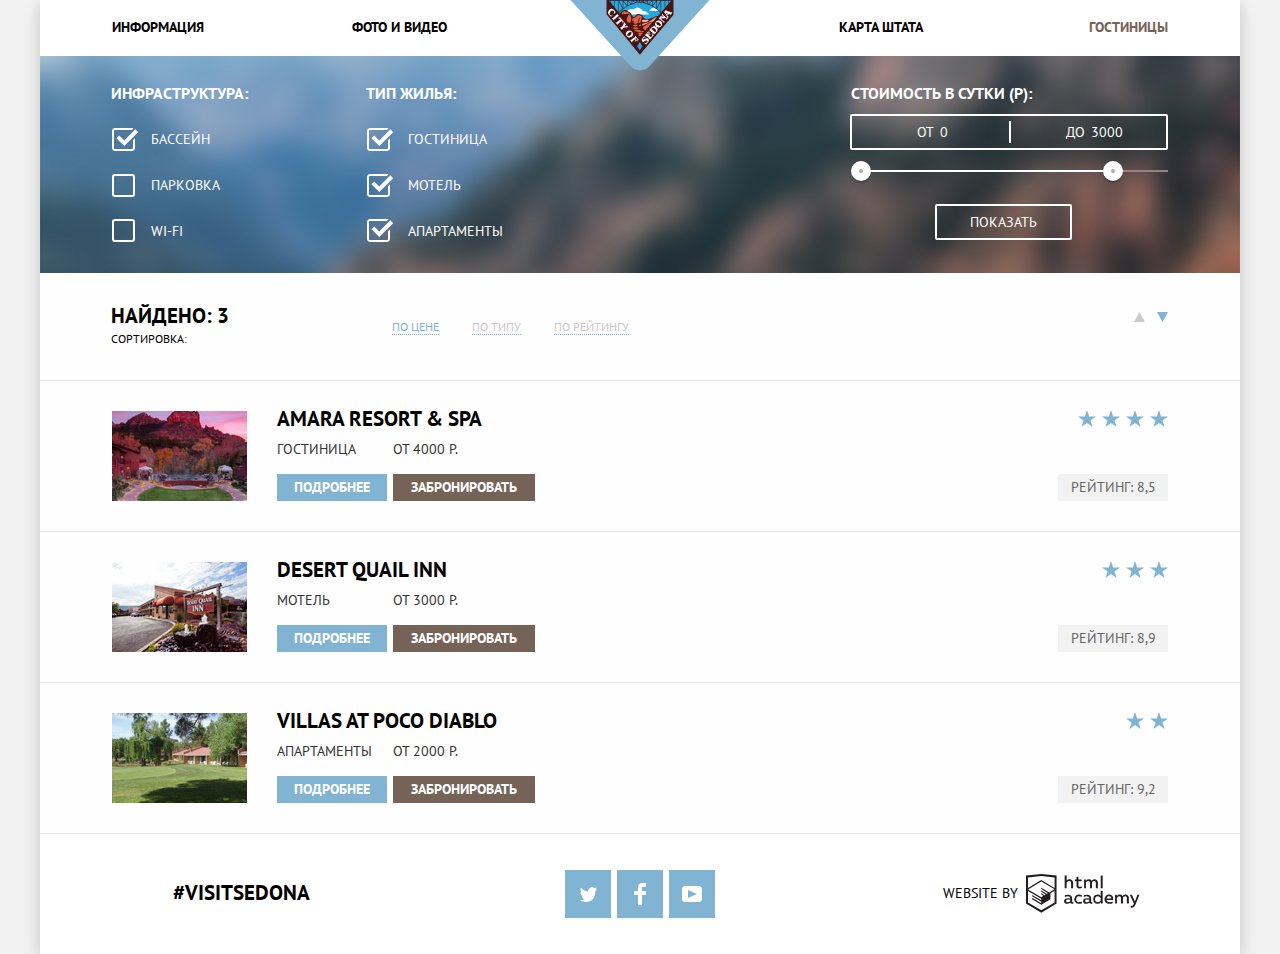
==== commit 06f5f32a: "Исправлен ряд кояков" ====
--- a/catalog.html
+++ b/catalog.html
@@ -3,8 +3,7 @@
   <head>
     <meta charset="utf-8">
     <title>Седона - поиск гостиницы</title>
-    <link href="https://fonts.googleapis.com/css?family=PT+Sans:400,700&amp;subset=cyrillic"
-     rel="stylesheet">
+    <link href="https://fonts.googleapis.com/css?family=PT+Sans:400,700&amp;subset=cyrillic" rel="stylesheet">
     <link href="css/normalize.min.css" rel="stylesheet">
     <link href="css/styles.min.css" rel="stylesheet">
   </head>
@@ -12,8 +11,7 @@
     <div class="container">
       <nav class="main-navigator">
         <a class="main-header-logo" href="index.html">
-          <img src="img/logo.svg" width="140" height="72"
-           alt="Логотип Sedona">
+          <img src="img/logo.svg" width="140" height="72" alt="Логотип Sedona">
         </a>
         <ul class="site-navigation">
           <li><a href="info.html">Информация</a></li>
@@ -80,9 +78,9 @@
                 <legend>Стоимость в сутки (Р):</legend>
                 <p class="search-filter-range-params">
                   <label for="from">от </label>
-                  <input id="from" class="from" type="text"  name="from"  value="0">
+                  <input id="from" class="from" type="text" name="from"  value="0">
                   <label for="to">до </label>
-                  <input id="to" class="to" type="text" name="to"  value="3000">
+                  <input id="to" class="to" type="text" name="to" value="3000">
                 </p>
                 <p class="search-filter-range-input">
                   <span class="left-range"></span>
@@ -105,25 +103,21 @@
               <li><a href="#">По типу</a></li>
               <li><a href="#">По рейтингу</a></li>
             </ul>
-            <a class="btn-filter btn-filter-to-max" href="#"
-             aria-label="Сортировать результаты поиска по возрастанию стоимости">
+            <a class="btn-filter btn-filter-to-max" href="#" aria-label="Сортировать результаты поиска по возрастанию стоимости">
               <svg class="svg-up">
-                <polygon points="5.5,0 0,10 11,10 "/>
+                <polygon points="5.5,0 0,10 11,10"/>
               </svg>
             </a>
-            <a class="btn-filter btn-filter-to-min"
-             aria-label="Сортировать результаты поиска по убыванию стоимости">
+            <a class="btn-filter btn-filter-to-min" aria-label="Сортировать результаты поиска по убыванию стоимости">
               <svg class="svg-min btn-active">
-                <polyline points="5.5,10 0,0 11,0 "/>
+                <polyline points="5.5,10 0,0 11,0"/>
               </svg>
             </a>
           </section>
           <ul class="search-result-list">
             <li>
-              <a class="preview-photo" href="#"
-               aria-label="Просмотр фотографии жилья в полном размере">
-                <img src="img/preview-amara-resort.jpg" width="135"
-                 height="90" alt="Превью гостиницы Amara Resort &amp; Spa">
+              <a class="preview-photo" href="#" aria-label="Просмотр фотографии жилья в полном размере">
+                <img src="img/preview-amara-resort.jpg" width="135" height="90" alt="Превью гостиницы Amara Resort &amp; Spa">
               </a>
               <div class="search-result-item-info">
                 <h3>
@@ -151,10 +145,8 @@
               </div>
             </li>
             <li>
-              <a class="preview-photo" href="#"
-               aria-label="Просмотр фотографии жилья в полном размере">
-                <img src="img/preview-desert-quail-inn.jpg" width="135"
-                 height="90" alt="Превью мотеля Desert Quail Inn">
+              <a class="preview-photo" href="#" aria-label="Просмотр фотографии жилья в полном размере">
+                <img src="img/preview-desert-quail-inn.jpg" width="135" height="90" alt="Превью мотеля Desert Quail Inn">
               </a>
               <div class="search-result-item-info">
                 <h3>
@@ -181,10 +173,8 @@
               </div>
             </li>
             <li>
-              <a class="preview-photo" href="#"
-               aria-label="Просмотр фотографии жилья в полном размере">
-                <img src="img/preview-villas-at-poco-diablo.jpg" width="135"
-                 height="90" alt="Превью апартаментов Villas at Poco Diablo">
+              <a class="preview-photo" href="#" aria-label="Просмотр фотографии жилья в полном размере">
+                <img src="img/preview-villas-at-poco-diablo.jpg" width="135" height="90" alt="Превью апартаментов Villas at Poco Diablo">
               </a>
               <div class="search-result-item-info">
                 <h3>
@@ -212,7 +202,7 @@
           </ul>
         </section>
       </main>
-      <footer class="main-footer map-effect">
+      <footer class="main-footer">
         <p class="hash-tag">#visitsedona</p>
         <div class="footer-social">
           <ul>
--- a/css/styles.min.css
+++ b/css/styles.min.css
@@ -1 +1 @@
-.main-header::after,.main-header::before{left:0;content:""}.btn-open-form,body{text-transform:uppercase}.main-header::after,.main-header::before,.map form{z-index:2;position:absolute}.advantages-item-reverse,.star-container{-webkit-box-orient:horizontal;-webkit-box-direction:reverse}@-webkit-keyframes form-move-down{from{-webkit-transform:translate(0,-100%);transform:translate(0,-100%)}to{-webkit-transform:translate(0,0);transform:translate(0,0)}}@keyframes form-move-down{from{-webkit-transform:translate(0,-100%);transform:translate(0,-100%)}to{-webkit-transform:translate(0,0);transform:translate(0,0)}}@-webkit-keyframes form-move-up{from{-webkit-transform:translate(0,0);transform:translate(0,0)}to{-webkit-transform:translate(0,-100%);transform:translate(0,-100%)}}@keyframes form-move-up{from{-webkit-transform:translate(0,0);transform:translate(0,0)}to{-webkit-transform:translate(0,-100%);transform:translate(0,-100%)}}@-webkit-keyframes input-error{0%,100%{-webkit-transform:translateX(0);transform:translateX(0)}10%,30%,50%,70%,90%{-webkit-transform:translateX(-15px);transform:translateX(-15px)}20%,40%,60%,80%{-webkit-transform:translateX(15px);transform:translateX(15px)}}@keyframes input-error{0%,100%{-webkit-transform:translateX(0);transform:translateX(0)}10%,30%,50%,70%,90%{-webkit-transform:translateX(-15px);transform:translateX(-15px)}20%,40%,60%,80%{-webkit-transform:translateX(15px);transform:translateX(15px)}}.visually-hidden:not(:focus):not(:active),input[type=checkbox].visually-hidden,input[type=radio].visually-hidden{position:absolute;width:1px;height:1px;margin:-1px;border:0;padding:0;white-space:nowrap;-webkit-clip-path:inset(100%);clip-path:inset(100%);clip:rect(0 0 0 0);overflow:hidden}body{margin:0;padding:0;font-family:"PT Sans",Arial,sans-serif;font-size:14px;line-height:21px;font-weight:400;color:#333;background-color:#f2f2f2}.main-navigator,.site-navigation a{font-size:14px;color:#000;line-height:26px}.main-navigator,main.content{background-color:#fff}a{text-decoration:none}img{width:100%;height:auto}.footer-social ul,.search-result-list,.site-navigation,.sort-links{margin:0;padding:0;list-style:none}.site-navigation a{font-weight:700}.site-navigation a:focus,.site-navigation a:hover{color:#81b3d2}.site-navigation a:active{color:#cacaca}.site-navigation .active{color:#766357}.main-header{position:relative;width:1200px;min-height:510px;background-color:#8b97a6;background-image:url(../img/header-index-bg.jpg);background-size:1200px;background-position:0 -56px;background-repeat:no-repeat}.main-header::before{top:508px;width:1200px;height:2px;background-color:#fff}.main-header::after{bottom:2px;display:block;width:1200px;height:57px;background-color:transparent;background-image:url(../img/polygon.svg);background-repeat:no-repeat}.main-header img{position:absolute;top:76px;left:370px;width:459px;height:353px}.advantages-intro-mark{margin:26px 0;padding:0 295px;font-size:21px;line-height:26px;font-weight:700;text-align:center;color:#000}.advantages-intro-mark:first-of-type{margin:0 0 27px}.advantages-intro{font-size:14px;line-height:26px;font-weight:400;text-align:center;color:#333}.advantages-item-container{-ms-flex-preferred-size:400px;flex-basis:400px;padding-top:47px;padding-bottom:45px;background-color:#81b3d2}.advantages-item-container h3{font-size:21px;line-height:21px;font-weight:700;text-align:center;color:#fff}.advantages-item-container p{font-size:14px;line-height:21px;font-weight:400;text-align:center;color:#fff}.advantages-extra b{font-size:21px;line-height:21px;font-weight:700;color:#000}.advantages-extra p{font-size:14px;line-height:21px;font-weight:400;text-align:center;color:#000}.advantages-item-small{background-color:#eee}.advantages-item-small h3{font-size:21px;line-height:21px;font-weight:700;text-align:center;color:#000}.advantages-item-small p{font-size:14px;line-height:21px;font-weight:400;text-align:center;color:#333}.container-before-search-form b{font-size:30px;line-height:36px;font-weight:700;text-align:center;color:#000}.container-before-search-form p{font-size:14px;line-height:24px;font-weight:400;text-align:center}.btn-open-form{margin:0 0 0 316px;padding:30px 0;width:568px;border:none;font-size:21px;line-height:26px;font-weight:700;text-align:center;color:#fff;background-color:#766357}.btn-open-form:focus,.btn-open-form:hover{color:#fff;background-color:#604e43}.btn-open-form:active{color:#928a85;background-color:#503e33}.form-search input,.form-search label{font-size:14px;color:#000;text-transform:uppercase}.map form{top:0;left:316px;max-width:458px;background-color:#fff;-webkit-box-shadow:0 7px 15px 0 rgba(0,0,0,.15);box-shadow:0 7px 15px 0 rgba(0,0,0,.15)}.map .start-status{-webkit-transform:translate(0,-100%);-ms-transform:translate(0,-100%);transform:translate(0,-100%)}.map .form-open{-webkit-animation-name:form-move-down;animation-name:form-move-down;-webkit-animation-duration:.6s;animation-duration:.6s;-webkit-animation-fill-mode:forwards;animation-fill-mode:forwards}.map .form-close{-webkit-animation-name:form-move-up;animation-name:form-move-up;-webkit-animation-duration:.6s;animation-duration:.6s;-webkit-animation-fill-mode:forwards;animation-fill-mode:forwards}.map .form-error{-webkit-animation-name:input-error;animation-name:input-error;-webkit-animation-duration:.6s;animation-duration:.6s;-webkit-animation-timing-function:linear;animation-timing-function:linear}.map iframe{border:none}.form-search p{display:-webkit-box;display:-ms-flexbox;display:flex;-webkit-box-pack:justify;-ms-flex-pack:justify;justify-content:space-between;-ms-flex-preferred-size:100%;flex-basis:100%;-webkit-box-align:center;-ms-flex-align:center;align-items:center}.form-search .container-for-peoples-count{display:-webkit-box;display:-ms-flexbox;display:flex;-webkit-box-pack:justify;-ms-flex-pack:justify;justify-content:space-between;-webkit-box-align:center;-ms-flex-align:center;align-items:center;margin-bottom:55px}.form-search label{-ms-flex-preferred-size:112px;flex-basis:112px;font-weight:700}.form-search input{border:2px solid #f2f2f2;line-height:26px;font-weight:700;background-color:#f2f2f2;-webkit-transition-duration:.5s;-o-transition-duration:.5s;transition-duration:.5s}.form-search .find,.hash-tag{font-size:21px;font-weight:700}.form-search input:hover{border:2px solid #ebebeb;background-color:#ebebeb}.form-search input:focus{border:2px solid #e5e5e5;background-color:#fff;outline:0}.form-search .container-for-date{position:relative;margin:0 0 29px}.form-search .input-date-label,.form-search .output-date-label{-ms-flex-preferred-size:112px;flex-basis:112px}.form-search .input-date,.form-search .output-date{margin:0;padding:0 41px 0 11px;width:290px;height:34px}.container-for-date .calendar-event-listener{position:absolute;top:2px;right:2px;width:34px;height:34px;border:none;background-color:transparent}.container-for-date .calendar-event-listener:active,.container-for-date .calendar-event-listener:focus,.container-for-date .calendar-event-listener:hover{background-color:transparent}.calendar{position:absolute;top:6px;right:7px;fill:#a9a9a9}.calendar-event-listener:focus>.calendar,.calendar-event-listener:hover>.calendar{fill:#000}.calendar-event-listener:active>.calendar{fill:#81b3d2}.form-search .adult-container{display:-webkit-box;display:-ms-flexbox;display:flex;-ms-flex-preferred-size:226px;flex-basis:226px;-webkit-box-align:center;-ms-flex-align:center;align-items:center}.form-search .children-container{display:-webkit-box;display:-ms-flexbox;display:flex;-ms-flex-preferred-size:179px;flex-basis:179px;-webkit-box-align:center;-ms-flex-align:center;align-items:center}.adult-container label{-ms-flex-preferred-size:112px;flex-basis:112px}.children-container label{-ms-flex-preferred-size:65px;flex-basis:65px}.container-for-peoples-count button{position:relative;margin:0;padding:0;width:38px;height:38px;border:none;background-color:#f2f2f2}.container-for-peoples-count button::after,.container-for-peoples-count button::before{content:"";position:absolute;top:18px;left:13px;display:block;margin:0;padding:0;height:3px;background-color:#a9a9a9}.advantages,.site-navigation{display:-webkit-box;display:-ms-flexbox}.container-for-peoples-count .minus::before{width:12px}.container-for-peoples-count .plus::before{width:11px}.container-for-peoples-count .plus::after{width:11px;-webkit-transform:translateX(7px) translateY(-4px) rotate(90deg);-ms-transform:translateX(7px) translateY(-4px) rotate(90deg);transform:translateX(7px) translateY(-4px) rotate(90deg);-webkit-transform-origin:top left;-ms-transform-origin:top left;transform-origin:top left}.container-for-peoples-count button:focus::after,.container-for-peoples-count button:focus::before,.container-for-peoples-count button:hover::after,.container-for-peoples-count button:hover::before{background-color:#000}.container-for-peoples-count button:active::after,.container-for-peoples-count button:active::before,.form-search .find{background-color:#81b3d2}.container-for-peoples-count input{margin:0;padding:0;width:34px;height:34px;text-align:center}.container-for-search{-ms-flex-preferred-size:100%;flex-basis:100%;margin:0;padding:0}.container-for-search .find{width:100%;padding:16px 0;outline:0}.form-search .find{border:none;line-height:26px;text-align:center;text-transform:uppercase;color:#fff}.form-search .find:focus,.form-search .find:hover{background-color:#669ec0}.form-search .find:active{color:#94b9d2;background-color:#5496bd}.author,.hash-tag{line-height:26px;color:#000}.main-footer{background-color:rgba(255,255,255,.5)}.footer-fix-bg{background:#fefefe}.hash-tag{margin:10px 0 0;text-indent:133px}.btn-social{background-color:#81b3d2}.author{font-size:14px;font-weight:400}.logo-htmlacademy-svg{width:115px;height:41px}.logo-htmlacademy path,.logo-htmlacademy rect{fill:#231f20}.logo-htmlacademy:focus path,.logo-htmlacademy:focus rect,.logo-htmlacademy:hover path,.logo-htmlacademy:hover rect{fill:#81b3d2}.logo-htmlacademy:active path,.logo-htmlacademy:active rect{fill:#bdbbbc}.search-filter{padding-bottom:31px;background-color:#566571;background-image:url(../img/filter-bg-catalog.jpg);background-repeat:no-repeat;background-size:cover;background-position:0 -55px}.search-filter fieldset{border:none}.search-filter legend{font-size:16px;line-height:21px;font-weight:700;color:#fff}.search-filter label{font-size:14px;line-height:21px;font-weight:400;color:#fff}.search-filter-range-params{border:2px solid #fff;border-radius:2px;background-color:transparent}.search-filter-range-params input{border:none;color:#fff;background-color:transparent}.search-filter .show{border:2px solid #fff;border-radius:2px;text-align:center;color:#fff;background-color:transparent}.search-filter .show:focus,.search-filter .show:hover{color:#000;background-color:#fff}.search-result-output-text b{font-size:21px;line-height:26px;font-weight:700;color:#000}.search-result-output-text span,.sort-links a{font-size:12px;line-height:18px;font-weight:400}.search-result-output-text span{color:#000;vertical-align:1px}.sort-links .active{color:#81b3d2}.sort-links a{border-bottom:1px dotted #81b3d2;color:#cacaca}.sort-links a:focus,.sort-links a:hover{border-bottom:1px dotted #81b3d2;color:#81b3d2}.sort-links a:active{border-bottom:none;color:#000}.btn-filter svg[class^=svg]{width:11px;height:10px}.btn-filter-to-max,.btn-filter-to-min polyline{fill:#cacaca}.btn-filter-to-max:focus polygon,.btn-filter-to-max:hover polygon,.btn-filter-to-min:focus polyline,.btn-filter-to-min:hover polyline{fill:#231f20}.btn-active polyline,.btn-filter-to-max:active polygon,.btn-filter-to-min:active polyline{fill:#81b3d2}.hotel-title{font-size:21px;font-weight:700;color:#000}.btn-detail,.btn-order{font-size:14px;line-height:21px;font-weight:700}.hotel-title:focus,.hotel-title:hover{color:#81b3d2}.hotel-title:active{color:#cacaca}.btn-detail{color:#fff;background-color:#81b3d2}.btn-detail:focus,.btn-detail:hover{color:#fff;background-color:#669ec0}.btn-detail:active{color:#94b9d2;background-color:#5496bd}.btn-order{color:#fff;background-color:#766357}.btn-order:focus,.btn-order:hover{color:#fff;background-color:#604e43}.btn-order:active{color:#928a85;background-color:#503e33}.rating-mark{color:#666;background-color:#f2f2f2}body .container{margin:0 auto;padding:0;width:1200px;-webkit-box-shadow:0 5px 15px 0 rgba(0,0,0,.2);box-shadow:0 5px 15px 0 rgba(0,0,0,.2);background-color:#fff}.main-navigator{position:relative;margin:0;padding:0 72px}.main-header-logo{position:absolute;top:-1px;left:530px;z-index:10}.main-header-logo img{width:140px;height:72px}.site-navigation{display:flex;-ms-flex-negative:0;flex-shrink:0;-ms-flex-wrap:wrap;flex-wrap:wrap;margin:0;padding:0}.site-navigation li{width:128px}.site-navigation li:nth-of-type(4n+1){margin-right:112px}.site-navigation li:nth-of-type(4n+2){margin-right:315px}.site-navigation li:nth-of-type(4n){margin-left:auto}.advantages{display:flex;-ms-flex-wrap:wrap;flex-wrap:wrap;-ms-flex-negative:0;flex-shrink:0;margin:0;padding:58px 0 0}.advantages p[class^=advantages-intro]{-ms-flex-preferred-size:100%;flex-basis:100%}.advantages .big-item{display:-webkit-box;display:-ms-flexbox;display:flex;-ms-flex-wrap:wrap;flex-wrap:wrap;-ms-flex-negative:0;flex-shrink:0;-webkit-box-align:start;-ms-flex-align:start;align-items:flex-start;-ms-flex-preferred-size:100%;flex-basis:100%}.advantages-img-container{-ms-flex-preferred-size:800px;flex-basis:800px}.advantages-img-container img{display:block;width:800px;height:256px}.advantages-extra,.main-footer{display:-webkit-box;display:-ms-flexbox}.advantages-extra{-ms-flex-preferred-size:100%;flex-basis:100%;display:flex;-ms-flex-wrap:wrap;flex-wrap:wrap;-ms-flex-pack:distribute;justify-content:space-around;-ms-flex-negative:0;flex-shrink:0}.advantages .advantages-extra-item,.advantages .advantages-item-small{-ms-flex-preferred-size:400px;flex-basis:400px}.advantages-item-reverse{-ms-flex-direction:row-reverse;flex-direction:row-reverse}.container-before-search-form a{margin:0 auto;width:568px}.form-search{margin:0 auto;padding:55px;width:458px}.main-footer{display:flex;-ms-flex-negative:0;flex-shrink:0;-webkit-box-align:start;-ms-flex-align:start;align-items:flex-start;margin:0;padding:36px 0}.main-footer div,.main-footer p{-ms-flex-preferred-size:400px;flex-basis:400px;overflow:hidden}.search-filter form{display:-webkit-box;display:-ms-flexbox;display:flex;-ms-flex-negative:0;flex-shrink:0}.search-filter fieldset{-webkit-margin-start:0;-webkit-margin-end:0;margin:0;-webkit-padding-before:0;-webkit-padding-start:0;-webkit-padding-end:0;-webkit-padding-after:0;padding:0}.search-filter-infrastructure,.search-filter-type-of-hotel{-ms-flex-preferred-size:255px;flex-basis:255px}.search-result-filter,.sort-links{display:-webkit-box;display:-ms-flexbox;-ms-flex-negative:0}.search-filter-infrastructure label,.search-filter-type-of-hotel label{padding-left:40px}.search-filter-infrastructure legend,.search-filter-type-of-hotel legend{margin-bottom:25px}.search-filter-infrastructure p,.search-filter-type-of-hotel p{margin-top:0;margin-bottom:25px}.search-filter-infrastructure p:last-of-type,.search-filter-type-of-hotel p:last-of-type{margin-bottom:0}.search-result{background:#fefefe}.search-result-filter{display:flex;flex-shrink:0;padding:0 72px 0 71px}.search-result-output-text{margin:0 40px 0 0}.search-result-output-text b{margin-right:44px}.sort-links{display:flex;flex-shrink:0;-webkit-box-flex:0;-ms-flex-positive:0;flex-grow:0;-ms-flex-wrap:wrap;flex-wrap:wrap;-webkit-box-align:center;-ms-flex-align:center;align-items:center;-ms-flex-line-pack:center;align-content:center;-ms-flex-preferred-size:742px;flex-basis:742px}.sort-links li{margin-right:33px}.sort-links li:last-of-type{margin-right:0}.btn-filter-to-max{margin-right:12px}.search-result-list li{display:-webkit-box;display:-ms-flexbox;display:flex;-ms-flex-negative:0;flex-shrink:0;margin-top:-1px;border-top:1px solid #e5e5e5;border-bottom:1px solid #e5e5e5}.search-result-list li:first-of-type{-ms-flex-preferred-size:135px;flex-basis:135px;margin-top:0}.preview-photo,.preview-photo img{display:block;height:90px}.preview-photo{margin:30px 30px 30px 72px;-ms-flex-preferred-size:135px;flex-basis:135px}.preview-photo img{width:135px}.search-result-item-info{-ms-flex-preferred-size:651px;flex-basis:651px;padding:27px 0}.btn-detail,.btn-order{display:block;padding:3px 0;text-align:center}.search-result-item-info h3{margin:0 0 8px}.btn-detail{width:110px}.btn-order{width:142px}.search-result-item-rating{-ms-flex-preferred-size:241px;flex-basis:241px;margin-right:auto;padding:25px 0}.star-container{display:-webkit-box;display:-ms-flexbox;display:flex;margin-top:4px;-ms-flex-direction:row-reverse;flex-direction:row-reverse}.star-container img{margin-right:1px;margin-left:5px;width:18px;height:17px}.rating-mark{margin-left:130px;margin-top:47px;margin-bottom:5px;width:110px;line-height:27px;text-align:center}.site-navigation li{display:block;padding-top:14px;padding-bottom:16px}.site-navigation li:nth-child(4n),.site-navigation li:nth-child(4n+3){text-align:right}.advantages-intro{margin-top:0;margin-bottom:26px}.advantages-intro:last-of-type{margin-bottom:51px}.advantages h3{margin-top:0;margin-bottom:24px;padding:0 124px}.advantages-item-container p:first-of-type{margin-bottom:21px}.advantages-item-container p:nth-of-type(2){padding:0 49px}.advantages div[class^=advantages-extra-item]{position:relative;padding-top:147px;padding-bottom:82px}.advantages div[class^=advantages-extra-item]::before{content:"";position:absolute;width:80px;height:80px;background-color:transparent;background-repeat:no-repeat;background-position:50% 50%}.map,.map img,.map-effect{position:relative}.advantages-extra-item-1::before{top:56px;left:159px;background-image:url(../img/house-icon.svg)}.advantages-extra-item-2::before{top:56px;left:160px;background-image:url(../img/eat-icon.svg)}.advantages-extra-item-3::before{top:54px;left:160px;background-image:url(../img/gift-icon.svg)}.advantages-extra p:last-of-type{margin-top:21px;margin-bottom:0;padding:0 50px}.advantages .advantages-item-small{padding-top:47px;padding-bottom:45px}.advantages-item-small p:last-of-type{margin-top:21px;padding:0 60px}.big-item p.special-decore-1{padding:0 46px 0 48px}.advantages p.special-decore-3-ext{padding-left:51px;padding-right:49px}.advantages .special-decore-2{padding-top:46px;padding-bottom:46px;text-indent:1px}.advantages p.special-decore-2{padding-left:48px;padding-right:48px}.advantages-item-small p.special-decore-4{padding-left:61px;padding-right:59px}.advantages-item-small p.special-decore-5{padding:0 71px}.container-before-search-form{padding-top:50px;background-color:#fff}.container-before-search-form p:first-of-type{margin-top:0;margin-bottom:24px}.container-before-search-form p:last-of-type{margin-bottom:47px;padding:0 380px}.container-before-search-form a{padding:30px 0}.map{z-index:1;overflow:hidden}.map img{display:block;width:1200px;height:593px}.map-effect{z-index:2;margin-top:-120px;background-color:rgba(254,254,254,.9)}.main-footer .footer-social{display:-webkit-box;display:-ms-flexbox;display:flex;-webkit-box-align:start;-ms-flex-align:start;align-items:flex-start;-webkit-box-pack:center;-ms-flex-pack:center;justify-content:center}.footer-social ul{display:-webkit-box;display:-ms-flexbox;display:flex;-ms-flex-negative:0;flex-shrink:0;-ms-flex-wrap:wrap;flex-wrap:wrap;-webkit-box-pack:justify;-ms-flex-pack:justify;justify-content:space-between;-ms-flex-line-pack:justify;align-content:space-between;-webkit-box-align:center;-ms-flex-align:center;align-items:center;margin:0 0 0 -1px;width:150px}.footer-social li{-ms-flex-preferred-size:46px;flex-basis:46px;height:48px;overflow:hidden}.footer-social a{display:block;height:48px}.btn-social:focus,.btn-social:hover{background-color:#669ec0}.btn-social:active{background-color:#5496bd}.btn-social:active path{fill:#88b6d1}.btn-social-tw{padding:17px 14px 10px 15px}.btn-social-fb{padding:13px 17px 7px}.btn-social-yt{padding:16px 13px 10px}.author{display:-webkit-box;display:-ms-flexbox;display:flex;margin:0}.author span{margin-top:10px;margin-left:103px}.author a{display:block;margin:4px 0 0 8px;line-height:0}.search-filter form{padding-left:71px;padding-right:70px;padding-top:27px}fieldset.search-filter-type-of-hotel{padding-left:105px}.search-filter-type-of-hotel label{padding-left:42px}.container-form-item{-ms-flex-preferred-size:544px;flex-basis:544px;padding-left:334px}.search-filter-cost legend{margin-left:1px}.search-filter-range-params{position:relative;margin-top:10px;padding-top:5px;width:314px;min-height:27px}.search-filter-range-params::before{content:"";position:absolute;top:5px;left:157px;display:block;width:2px;height:22px;background-color:#fff}.search-filter-range-params input{width:50px}.search-filter-range-params label{display:inline-block;vertical-align:baseline}.search-filter-range-params label:first-of-type{margin-top:1px;padding-left:65px}.search-filter-range-params input:first-of-type{padding-right:13px}.search-filter-range-params label:last-of-type{padding-left:59px}.search-filter-range-input{position:relative;z-index:1;margin-bottom:32px;padding:4px 0}.search-filter-range-input::after,.search-filter-range-input::before{content:"";position:absolute;top:6px;left:11px;display:block;margin:0;padding:0;height:2px}.search-filter-range-input::before{z-index:2;width:307px;background-color:#928381}.search-filter-range-input::after{z-index:3;width:253px;background-color:#fff}.search-filter-range-input .left-range,.search-filter-range-input .right-range{position:absolute;z-index:4;width:4px;height:4px;background:#ababab;border:8px solid #fff;border-radius:50%;-webkit-box-shadow:0 2px 1px 0 rgba(0,1,1,.2);box-shadow:0 2px 1px 0 rgba(0,1,1,.2)}.search-filter-range-input .right-range{top:-3px;left:1px}.search-filter-range-input .left-range{top:-3px;left:253px}.search-filter-range-input .left-range:hover,.search-filter-range-input .right-range:hover{position:absolute;z-index:4;width:4px;height:4px;background:#ababab;border:9px solid #fff;border-radius:50%;-webkit-box-shadow:0 2px 1px 0 rgba(0,1,1,.2);box-shadow:0 2px 1px 0 rgba(0,1,1,.2);cursor:pointer}.search-filter-range-input .right-range:hover{top:-4px;left:0}.search-filter-range-input .left-range:hover{top:-4px;left:252px}.container-form-item .show{margin-left:85px;padding:8px 0;width:137px;text-transform:uppercase}.search-result-output-text{padding-top:30px;padding-bottom:30px}.btn-filter{padding-top:34px}.search-result-item-info-base{margin:0 0 14px}.search-result-item-action{margin:0}.search-result-item-info .info-container{display:-webkit-box;display:-ms-flexbox;display:flex;-ms-flex-negative:0;flex-shrink:0;-webkit-box-flex:0;-ms-flex-positive:0;flex-grow:0;-webkit-box-pack:justify;-ms-flex-pack:justify;justify-content:space-between;-webkit-box-align:start;-ms-flex-align:start;align-items:flex-start;margin:0;padding:0;width:258px}.info-container .left-column{-ms-flex-preferred-size:110px;flex-basis:110px;margin:0;padding:0}.info-container .right-column{-ms-flex-preferred-size:142px;flex-basis:142px;margin:0;padding:0}.info-container a{margin-top:14px}.search-filter label{position:relative;cursor:pointer}.chkb[type=checkbox]+label>.custom-checkbox{position:absolute;top:-2px;left:1px;display:block;width:19px;height:19px;border:2px solid #fff;border-radius:3px;background-color:transparent}.chkb[type=checkbox]:focus+label .custom-checkbox{outline:dotted thin;outline:-webkit-focus-ring-color auto 5px}.chkb[type=checkbox]:checked+label .custom-checkbox{top:-2px;left:1px;width:27px;height:23px;border:none;border-radius:0;background-image:url(../img/checkbox-on.svg);background-repeat:no-repeat}.chkb-last[type=checkbox]+label>.custom-checkbox,.chkb-last[type=checkbox]:checked+label>.custom-checkbox{top:-3px}+@-webkit-keyframes form-move-down{from{-webkit-transform:translate(0,-100%);transform:translate(0,-100%)}to{-webkit-transform:translate(0,0);transform:translate(0,0)}}@keyframes form-move-down{from{-webkit-transform:translate(0,-100%);transform:translate(0,-100%)}to{-webkit-transform:translate(0,0);transform:translate(0,0)}}@-webkit-keyframes form-move-up{from{-webkit-transform:translate(0,0);transform:translate(0,0)}to{-webkit-transform:translate(0,-100%);transform:translate(0,-100%)}}@keyframes form-move-up{from{-webkit-transform:translate(0,0);transform:translate(0,0)}to{-webkit-transform:translate(0,-100%);transform:translate(0,-100%)}}@-webkit-keyframes input-error{0%,100%{-webkit-transform:translateX(0);transform:translateX(0)}10%,30%,50%,70%,90%{-webkit-transform:translateX(-15px);transform:translateX(-15px)}20%,40%,60%,80%{-webkit-transform:translateX(15px);transform:translateX(15px)}}@keyframes input-error{0%,100%{-webkit-transform:translateX(0);transform:translateX(0)}10%,30%,50%,70%,90%{-webkit-transform:translateX(-15px);transform:translateX(-15px)}20%,40%,60%,80%{-webkit-transform:translateX(15px);transform:translateX(15px)}}.visually-hidden:not(:focus):not(:active),input[type="checkbox"].visually-hidden,input[type="radio"].visually-hidden{position:absolute;width:1px;height:1px;margin:-1px;border:0;padding:0;white-space:nowrap;-webkit-clip-path:inset(100%);clip-path:inset(100%);clip:rect(0 0 0 0);overflow:hidden}body{margin:0;padding:0;font-family:"PT Sans","Arial",sans-serif;font-size:14px;line-height:21px;font-weight:400;color:#333;text-transform:uppercase;background-color:#f2f2f2}a{text-decoration:none}img{width:100%;height:auto}.main-navigator{font-size:14px;line-height:26px;color:#000;background-color:#fff}main.content{background-color:#fff}.site-navigation,.footer-social ul,.sort-links,.search-result-list{margin:0;padding:0;list-style:none}.site-navigation a{font-size:14px;line-height:26px;font-weight:700}.site-navigation a{color:#000}.site-navigation a:hover,.site-navigation a:focus{color:#81b3d2}.site-navigation a:active{color:#cacaca}.site-navigation .active{color:#766357}.main-header{position:relative;width:1200px;min-height:510px;background-color:#8b97a6;background-image:url(../img/header-index-bg.jpg);background-size:1200px;background-position:0 -56px;background-repeat:no-repeat}.main-header::before{content:"";position:absolute;top:508px;left:0;z-index:2;width:1200px;height:2px;background-color:#fff}.main-header::after{content:"";position:absolute;bottom:2px;left:0;z-index:2;display:block;width:1200px;height:57px;background-color:transparent;background-image:url(../img/polygon.svg);background-repeat:no-repeat}.main-header img{position:absolute;top:76px;left:370px;width:459px;height:353px}.advantages-intro-mark{margin:26px 0;padding:0 295px;font-size:21px;line-height:26px;font-weight:700;text-align:center;color:#000}.advantages-intro-mark:first-of-type{margin:0;margin-bottom:27px}.advantages-intro{font-size:14px;line-height:26px;font-weight:400;text-align:center;color:#333}.advantages-item-container{-ms-flex-preferred-size:400px;flex-basis:400px;padding-top:47px;padding-bottom:45px;background-color:#81b3d2}.advantages-item-container h3{font-size:21px;line-height:21px;font-weight:700;text-align:center;color:#fff}.advantages-item-container p{font-size:14px;line-height:21px;font-weight:400;text-align:center;color:#fff}.advantages-extra b{font-size:21px;line-height:21px;font-weight:700;color:#000}.advantages-extra p{font-size:14px;line-height:21px;font-weight:400;text-align:center;color:#000}.advantages-item-small{background-color:#eee}.advantages-item-small h3{font-size:21px;line-height:21px;font-weight:700;text-align:center;color:#000}.advantages-item-small p{font-size:14px;line-height:21px;font-weight:400;text-align:center;color:#333}.container-before-search-form b{font-size:30px;line-height:36px;font-weight:700;text-align:center;color:#000}.container-before-search-form p{font-size:14px;line-height:24px;font-weight:400;text-align:center}.btn-open-form{margin:0;margin-left:316px;padding:30px 0;width:568px;border:none;font-size:21px;line-height:26px;font-weight:700;text-align:center;text-transform:uppercase;color:#fff;background-color:#766357}.btn-open-form:hover,.btn-open-form:focus{color:#fff;background-color:#604e43}.btn-open-form:active{color:#928a85;background-color:#503e33}.map form{position:absolute;top:0;left:316px;z-index:2;max-width:458px;background-color:#fff;-webkit-box-shadow:0 7px 15px 0 rgba(0,0,0,.15);box-shadow:0 7px 15px 0 rgba(0,0,0,.15)}.map .start-status{-webkit-transform:translate(0,-100%);-ms-transform:translate(0,-100%);transform:translate(0,-100%)}.map .form-open{-webkit-animation-name:form-move-down;animation-name:form-move-down;-webkit-animation-duration:0.6s;animation-duration:0.6s;-webkit-animation-fill-mode:forwards;animation-fill-mode:forwards}.map .form-close{-webkit-animation-name:form-move-up;animation-name:form-move-up;-webkit-animation-duration:0.6s;animation-duration:0.6s;-webkit-animation-fill-mode:forwards;animation-fill-mode:forwards}.map .form-error{-webkit-animation-name:input-error;animation-name:input-error;-webkit-animation-duration:0.6s;animation-duration:0.6s;-webkit-animation-timing-function:linear;animation-timing-function:linear}.map iframe{border:none}.form-search p{display:-webkit-box;display:-ms-flexbox;display:flex;-webkit-box-pack:justify;-ms-flex-pack:justify;justify-content:space-between;-ms-flex-preferred-size:100%;flex-basis:100%;-webkit-box-align:center;-ms-flex-align:center;align-items:center}.form-search .container-for-peoples-count{display:-webkit-box;display:-ms-flexbox;display:flex;-webkit-box-pack:justify;-ms-flex-pack:justify;justify-content:space-between;-webkit-box-align:center;-ms-flex-align:center;align-items:center;margin-bottom:55px}.form-search label{-ms-flex-preferred-size:112px;flex-basis:112px;font-size:14px;font-weight:700;text-transform:uppercase;color:#000}.form-search input{border:2px solid #f2f2f2;font-size:14px;line-height:26px;font-weight:700;text-transform:uppercase;color:#000;background-color:#f2f2f2;-webkit-transition-duration:0.5s;-o-transition-duration:0.5s;transition-duration:0.5s}.form-search input:hover{border:2px solid #ebebeb;background-color:#ebebeb}.form-search input:focus{border:2px solid #e5e5e5;background-color:#fff;outline:none}.form-search .container-for-date{position:relative;margin:0;margin-bottom:29px}.form-search .input-date-label,.form-search .output-date-label{-ms-flex-preferred-size:112px;flex-basis:112px}.form-search .input-date,.form-search .output-date{margin:0;padding:0;padding-left:11px;padding-right:41px;width:290px;height:34px}.container-for-date .calendar-event-listener{position:absolute;top:2px;right:2px;width:34px;height:34px;border:none;background-color:transparent}.container-for-date .calendar-event-listener:hover,.container-for-date .calendar-event-listener:focus,.container-for-date .calendar-event-listener:active{background-color:transparent}.calendar{position:absolute;top:6px;right:7px;fill:#a9a9a9}.calendar-event-listener:hover>.calendar,.calendar-event-listener:focus>.calendar{fill:#000}.calendar-event-listener:active>.calendar{fill:#81b3d2}.form-search .adult-container{display:-webkit-box;display:-ms-flexbox;display:flex;-ms-flex-preferred-size:226px;flex-basis:226px;-webkit-box-align:center;-ms-flex-align:center;align-items:center}.form-search .children-container{display:-webkit-box;display:-ms-flexbox;display:flex;-ms-flex-preferred-size:179px;flex-basis:179px;-webkit-box-align:center;-ms-flex-align:center;align-items:center}.adult-container label{-ms-flex-preferred-size:112px;flex-basis:112px}.children-container label{-ms-flex-preferred-size:65px;flex-basis:65px}.container-for-peoples-count button{position:relative;margin:0;padding:0;width:38px;height:38px;border:none;background-color:#f2f2f2}.container-for-peoples-count button::before,.container-for-peoples-count button::after{content:"";position:absolute;top:18px;left:13px;display:block;margin:0;padding:0;height:3px;background-color:#a9a9a9}.container-for-peoples-count .minus::before{width:12px}.container-for-peoples-count .plus::before{width:11px}.container-for-peoples-count .plus::after{width:11px;-webkit-transform:translateX(7px) translateY(-4px) rotate(90deg);-ms-transform:translateX(7px) translateY(-4px) rotate(90deg);transform:translateX(7px) translateY(-4px) rotate(90deg);-webkit-transform-origin:top left;-ms-transform-origin:top left;transform-origin:top left}.container-for-peoples-count button:hover::before,.container-for-peoples-count button:hover::after,.container-for-peoples-count button:focus::before,.container-for-peoples-count button:focus::after{background-color:#000}.container-for-peoples-count button:active::before,.container-for-peoples-count button:active::after{background-color:#81b3d2}.container-for-peoples-count input{margin:0;padding:0;width:34px;height:34px}.container-for-peoples-count input{text-align:center}.container-for-search{-ms-flex-preferred-size:100%;flex-basis:100%;margin:0;padding:0}.container-for-search .find{width:100%;padding:16px 0;outline:0}.form-search .find{border:none;font-size:21px;line-height:26px;font-weight:700;text-align:center;text-transform:uppercase;color:#fff;background-color:#81b3d2}.form-search .find:hover,.form-search .find:focus{background-color:#669ec0}.form-search .find:active{color:#94b9d2;background-color:#5496bd}.main-footer{background-color:rgba(255,255,255,.5)}.footer-fix-bg{background:#fefefe}.hash-tag{margin:0;margin-top:10px;font-size:21px;line-height:26px;font-weight:700;text-indent:133px;color:#000}.btn-social{background-color:#81b3d2}.author{font-size:14px;line-height:26px;font-weight:400;color:#000}.logo-htmlacademy-svg{width:115px;height:41px}.logo-htmlacademy path,.logo-htmlacademy rect{fill:#231f20}.logo-htmlacademy:hover path,.logo-htmlacademy:hover rect,.logo-htmlacademy:focus path,.logo-htmlacademy:focus rect{fill:#81b3d2}.logo-htmlacademy:active path,.logo-htmlacademy:active rect{fill:#bdbbbc}.search-filter{padding-bottom:31px;background-color:#566571;background-image:url(../img/filter-bg-catalog.jpg);background-repeat:no-repeat;background-size:cover;background-position:0 -55px}.search-filter fieldset{border:none}.search-filter legend{font-size:16px;line-height:21px;font-weight:700;color:#fff}.search-filter label{font-size:14px;line-height:21px;font-weight:400;color:#fff}.search-filter-range-params{border:2px solid #fff;border-radius:2px;background-color:transparent}.search-filter-range-params input{border:none;color:#fff;background-color:transparent}.search-filter .show{border:2px solid #fff;border-radius:2px;text-align:center;color:#fff;background-color:transparent}.search-filter .show:hover,.search-filter .show:focus{color:#000;background-color:#fff}.search-result-output-text b{font-size:21px;line-height:26px;font-weight:700;color:#000}.search-result-output-text span{font-size:12px;line-height:18px;font-weight:400;color:#000}.sort-links a{font-size:12px;line-height:18px;font-weight:400}.sort-links .active{color:#81b3d2}.sort-links a{border-bottom:1px dotted #81b3d2;color:#cacaca}.sort-links a:hover,.sort-links a:focus{border-bottom:1px dotted #81b3d2;color:#81b3d2}.sort-links a:active{border-bottom:none;color:#000}.btn-filter svg[class^="svg"]{width:11px;height:10px}.btn-filter-to-min polyline,.btn-filter-to-max{fill:#cacaca}.btn-filter-to-min:hover polyline,.btn-filter-to-max:hover polygon,.btn-filter-to-min:focus polyline,.btn-filter-to-max:focus polygon{fill:#231f20}.btn-filter-to-min:active polyline,.btn-filter-to-max:active polygon{fill:#81b3d2}.btn-active polyline{fill:#81b3d2}.hotel-title{font-size:21px;font-weight:700}.hotel-title{color:#000}.hotel-title:hover,.hotel-title:focus{color:#81b3d2}.hotel-title:active{color:#cacaca}.btn-detail{font-size:14px;line-height:21px;font-weight:700}.btn-detail{color:#fff;background-color:#81b3d2}.btn-detail:hover,.btn-detail:focus{color:#fff;background-color:#669ec0}.btn-detail:active{color:#94b9d2;background-color:#5496bd}.btn-order{font-size:14px;line-height:21px;font-weight:700}.btn-order{color:#fff;background-color:#766357}.btn-order:hover,.btn-order:focus{color:#fff;background-color:#604e43}.btn-order:active{color:#928a85;background-color:#503e33}.rating-mark{color:#666;background-color:#f2f2f2}body .container{margin:0 auto;padding:0;width:1200px;-webkit-box-shadow:0 5px 15px 0 rgba(0,0,0,.2);box-shadow:0 5px 15px 0 rgba(0,0,0,.2);background-color:#fff}.main-navigator{position:relative;margin:0;padding:0 72px}.main-header-logo{position:absolute;top:-1px;left:530px;z-index:10}.main-header-logo img{width:140px;height:72px}.site-navigation{display:-webkit-box;display:-ms-flexbox;display:flex;-ms-flex-negative:0;flex-shrink:0;-ms-flex-wrap:wrap;flex-wrap:wrap;margin:0;padding:0}.site-navigation li{width:128px}.site-navigation li:nth-of-type(4n+1){margin-right:112px}.site-navigation li:nth-of-type(4n+2){margin-right:315px}.site-navigation li:nth-of-type(4n){margin-left:auto}.advantages{display:-webkit-box;display:-ms-flexbox;display:flex;-ms-flex-wrap:wrap;flex-wrap:wrap;-ms-flex-negative:0;flex-shrink:0;margin:0;padding:0;padding-top:58px}.advantages p[class^="advantages-intro"]{-ms-flex-preferred-size:100%;flex-basis:100%}.advantages .big-item{display:-webkit-box;display:-ms-flexbox;display:flex;-ms-flex-wrap:wrap;flex-wrap:wrap;-ms-flex-negative:0;flex-shrink:0;-webkit-box-align:start;-ms-flex-align:start;align-items:flex-start;-ms-flex-preferred-size:100%;flex-basis:100%}.advantages-img-container{-ms-flex-preferred-size:800px;flex-basis:800px}.advantages-img-container img{display:block;width:800px;height:256px}.advantages-extra{-ms-flex-preferred-size:100%;flex-basis:100%;display:-webkit-box;display:-ms-flexbox;display:flex;-ms-flex-wrap:wrap;flex-wrap:wrap;-ms-flex-pack:distribute;justify-content:space-around;-ms-flex-negative:0;flex-shrink:0}.advantages .advantages-extra-item,.advantages .advantages-item-small{-ms-flex-preferred-size:400px;flex-basis:400px}.advantages-item-reverse{-webkit-box-orient:horizontal;-webkit-box-direction:reverse;-ms-flex-direction:row-reverse;flex-direction:row-reverse}.container-before-search-form a{margin:0 auto;width:568px}.form-search{margin:0 auto;padding:55px;width:458px}.main-footer{display:-webkit-box;display:-ms-flexbox;display:flex;-ms-flex-negative:0;flex-shrink:0;-webkit-box-align:start;-ms-flex-align:start;align-items:flex-start;margin:0;padding:36px 0}.main-footer div,.main-footer p{-ms-flex-preferred-size:400px;flex-basis:400px;overflow:hidden}.search-filter form{display:-webkit-box;display:-ms-flexbox;display:flex;-ms-flex-negative:0;flex-shrink:0}.search-filter fieldset{-webkit-margin-start:0;-webkit-margin-end:0;margin:0;-webkit-padding-before:0;-webkit-padding-start:0;-webkit-padding-end:0;-webkit-padding-after:0;padding:0}.search-filter-infrastructure,.search-filter-type-of-hotel{-ms-flex-preferred-size:255px;flex-basis:255px}.search-filter-infrastructure label,.search-filter-type-of-hotel label{padding-left:40px}.search-filter-infrastructure legend,.search-filter-type-of-hotel legend{margin-bottom:25px}.search-filter-infrastructure p,.search-filter-type-of-hotel p{margin-top:0;margin-bottom:25px}.search-filter-infrastructure p:last-of-type,.search-filter-type-of-hotel p:last-of-type{margin-bottom:0}.search-result{background:#fefefe}.search-result-filter{display:-webkit-box;display:-ms-flexbox;display:flex;-ms-flex-negative:0;flex-shrink:0;padding:0 72px;padding-left:71px}.search-result-output-text{margin:0;margin-right:40px}.search-result-output-text b{margin-right:44px}.search-result-output-text span{vertical-align:1px}.sort-links{display:-webkit-box;display:-ms-flexbox;display:flex;-ms-flex-negative:0;flex-shrink:0;-webkit-box-flex:0;-ms-flex-positive:0;flex-grow:0;-ms-flex-wrap:wrap;flex-wrap:wrap;-webkit-box-align:center;-ms-flex-align:center;align-items:center;-ms-flex-line-pack:center;align-content:center;-ms-flex-preferred-size:742px;flex-basis:742px}.sort-links li{margin-right:33px}.sort-links li:last-of-type{margin-right:0}.btn-filter-to-max{margin-right:12px}.search-result-list li{display:-webkit-box;display:-ms-flexbox;display:flex;-ms-flex-negative:0;flex-shrink:0;margin-top:-1px;border-top:1px solid #e5e5e5;border-bottom:1px solid #e5e5e5}.search-result-list li:first-of-type{-ms-flex-preferred-size:135px;flex-basis:135px;margin-top:0}.preview-photo,.preview-photo img{display:block;height:90px}.preview-photo{margin:30px 30px 30px 72px;-ms-flex-preferred-size:135px;flex-basis:135px}.preview-photo img{width:135px}.search-result-item-info{-ms-flex-preferred-size:651px;flex-basis:651px;padding:27px 0}.search-result-item-info h3{margin:0;margin-bottom:8px}.btn-detail{display:block;padding:3px 0;width:110px;text-align:center}.btn-order{display:block;padding:3px 0;width:142px;text-align:center}.search-result-item-rating{-ms-flex-preferred-size:241px;flex-basis:241px;margin-right:auto;padding:25px 0}.star-container{display:-webkit-box;display:-ms-flexbox;display:flex;margin-top:4px;-webkit-box-orient:horizontal;-webkit-box-direction:reverse;-ms-flex-direction:row-reverse;flex-direction:row-reverse}.star-container img{margin-right:1px;margin-left:5px;width:18px;height:17px}.rating-mark{margin-left:130px;margin-top:47px;margin-bottom:5px;width:110px;line-height:27px;text-align:center}.site-navigation li{display:block;padding-top:14px;padding-bottom:16px}.site-navigation li:nth-child(4n),.site-navigation li:nth-child(4n+3){text-align:right}.advantages-intro{margin-top:0;margin-bottom:26px}.advantages-intro:last-of-type{margin-bottom:51px}.advantages h3{margin-top:0;margin-bottom:24px;padding:0 124px}.advantages-item-container p:first-of-type{margin-bottom:21px}.advantages-item-container p:nth-of-type(2){padding:0 49px}.advantages div[class^="advantages-extra-item"]{position:relative;padding-top:147px;padding-bottom:82px}.advantages div[class^="advantages-extra-item"]::before{content:"";position:absolute;width:80px;height:80px;background-color:transparent;background-repeat:no-repeat;background-position:50% 50%}.advantages-extra-item-1::before{top:56px;left:159px;background-image:url(../img/house-icon.svg)}.advantages-extra-item-2::before{top:56px;left:160px;background-image:url(../img/eat-icon.svg)}.advantages-extra-item-3::before{top:54px;left:160px;background-image:url(../img/gift-icon.svg)}.advantages-extra p:last-of-type{margin-top:21px;margin-bottom:0;padding:0 50px}.advantages .advantages-item-small{padding-top:47px;padding-bottom:45px}.advantages-item-small p:last-of-type{margin-top:21px;padding:0 60px}.big-item p.special-decore-1{padding:0 46px;padding-left:48px}.advantages p.special-decore-3-ext{padding-left:51px;padding-right:49px}.advantages .special-decore-2{padding-top:46px;padding-bottom:46px;text-indent:1px}.advantages p.special-decore-2{padding-left:48px;padding-right:48px}.advantages-item-small p.special-decore-4{padding-left:61px;padding-right:59px}.advantages-item-small p.special-decore-5{padding:0 71px}.container-before-search-form{padding-top:50px;background-color:#fff}.container-before-search-form p:first-of-type{margin-top:0;margin-bottom:24px}.container-before-search-form p:last-of-type{margin-bottom:47px;padding:0 380px}.container-before-search-form a{padding:30px 0}.map{position:relative;z-index:1;overflow:hidden}.map img{position:relative;display:block;width:1200px;height:593px}.map-effect{position:relative;z-index:2;margin-top:-120px;background-color:rgba(254,254,254,.9)}.main-footer .footer-social{display:-webkit-box;display:-ms-flexbox;display:flex;-webkit-box-align:start;-ms-flex-align:start;align-items:flex-start;-webkit-box-pack:center;-ms-flex-pack:center;justify-content:center}.footer-social ul{display:-webkit-box;display:-ms-flexbox;display:flex;-ms-flex-negative:0;flex-shrink:0;-ms-flex-wrap:wrap;flex-wrap:wrap;-webkit-box-pack:justify;-ms-flex-pack:justify;justify-content:space-between;-ms-flex-line-pack:justify;align-content:space-between;-webkit-box-align:center;-ms-flex-align:center;align-items:center;margin:0;margin-left:-1px;width:150px}.footer-social li{-ms-flex-preferred-size:46px;flex-basis:46px;height:48px;overflow:hidden}.footer-social a{display:block;height:48px}.btn-social:hover,.btn-social:focus{background-color:#669ec0}.btn-social:active{background-color:#5496bd}.btn-social:active path{fill:#88b6d1}.btn-social-tw{padding-top:17px;padding-bottom:10px;padding-left:15px;padding-right:14px}.btn-social-fb{padding:0 17px;padding-top:13px;padding-bottom:7px}.btn-social-yt{padding:0 13px;padding-top:16px;padding-bottom:10px}.author{display:-webkit-box;display:-ms-flexbox;display:flex;margin:0}.author span{margin-top:10px;margin-left:103px}.author a{display:block;margin:0;margin-top:4px;margin-left:8px;line-height:0}.search-filter form{padding-left:71px;padding-right:70px;padding-top:27px}fieldset.search-filter-type-of-hotel{padding-left:105px}.search-filter-type-of-hotel label{padding-left:42px}.container-form-item{-ms-flex-preferred-size:544px;flex-basis:544px;padding-left:334px}.search-filter-cost legend{margin-left:1px}.search-filter-range-params{position:relative;margin-top:10px;padding-top:5px;width:314px;min-height:27px}.search-filter-range-params::before{content:"";position:absolute;top:5px;left:157px;display:block;width:2px;height:22px;background-color:#fff}.search-filter-range-params input{width:50px}.search-filter-range-params label{display:inline-block;vertical-align:baseline}.search-filter-range-params label:first-of-type{margin-top:1px;padding-left:65px}.search-filter-range-params input:first-of-type{padding-right:13px}.search-filter-range-params label:last-of-type{padding-left:59px}.search-filter-range-input{position:relative;z-index:1;margin-bottom:32px;padding:4px 0}.search-filter-range-input::before,.search-filter-range-input::after{content:"";position:absolute;top:6px;left:11px;display:block;margin:0;padding:0;height:2px}.search-filter-range-input::before{z-index:2;width:307px;background-color:#928381}.search-filter-range-input::after{z-index:3;width:253px;background-color:#fff}.search-filter-range-input .right-range,.search-filter-range-input .left-range{position:absolute;z-index:4;width:4px;height:4px;background:#ababab;border:8px solid #fff;border-radius:50%;-webkit-box-shadow:0 2px 1px 0 rgba(0,1,1,.2);box-shadow:0 2px 1px 0 rgba(0,1,1,.2)}.search-filter-range-input .right-range{top:-3px;left:1px}.search-filter-range-input .left-range{top:-3px;left:253px}.search-filter-range-input .right-range:hover,.search-filter-range-input .left-range:hover{position:absolute;z-index:4;width:4px;height:4px;background:#ababab;border:9px solid #fff;border-radius:50%;-webkit-box-shadow:0 2px 1px 0 rgba(0,1,1,.2);box-shadow:0 2px 1px 0 rgba(0,1,1,.2);cursor:pointer}.search-filter-range-input .right-range:hover{top:-4px;left:0}.search-filter-range-input .left-range:hover{top:-4px;left:252px}.container-form-item .show{margin-left:85px;padding:8px 0;width:137px;text-transform:uppercase}.search-result-output-text{padding-top:30px;padding-bottom:30px}.btn-filter{padding-top:34px}.search-result-item-info-base{margin:0;margin-bottom:14px}.search-result-item-action{margin:0}.search-result-item-info .info-container{display:-webkit-box;display:-ms-flexbox;display:flex;-ms-flex-negative:0;flex-shrink:0;-webkit-box-flex:0;-ms-flex-positive:0;flex-grow:0;-webkit-box-pack:justify;-ms-flex-pack:justify;justify-content:space-between;-webkit-box-align:start;-ms-flex-align:start;align-items:flex-start;margin:0;padding:0;width:258px}.info-container .left-column{-ms-flex-preferred-size:110px;flex-basis:110px;margin:0;padding:0}.info-container .right-column{-ms-flex-preferred-size:142px;flex-basis:142px;margin:0;padding:0}.info-container a{margin-top:14px}.search-filter label{position:relative;cursor:pointer}.chkb[type="checkbox"] + label>.custom-checkbox{position:absolute;top:-2px;left:1px;display:block;width:19px;height:19px;border:2px solid white;border-radius:3px;background-color:transparent}.chkb[type="checkbox"]:focus + label .custom-checkbox{outline:thin dotted;outline:5px auto -webkit-focus-ring-color}.chkb[type="checkbox"]:checked + label .custom-checkbox{top:-2px;left:1px;width:27px;height:23px;border:none;border-radius:0;background-image:url(../img/checkbox-on.svg);background-repeat:no-repeat}.chkb[type="checkbox"]:disabled + label .custom-checkbox{border-color:rgba(106,106,106,1)}.chkb[type="checkbox"]:checked:disabled + label .custom-checkbox{border:none;background-image:url(../img/checkbox-on-2.svg);background-repeat:no-repeat}.chkb-last[type="checkbox"] + label>.custom-checkbox,.chkb-last[type="checkbox"]:checked + label>.custom-checkbox,.chkb-last[type="checkbox"]:checked:disabled + label>.custom-checkbox{top:-3px}